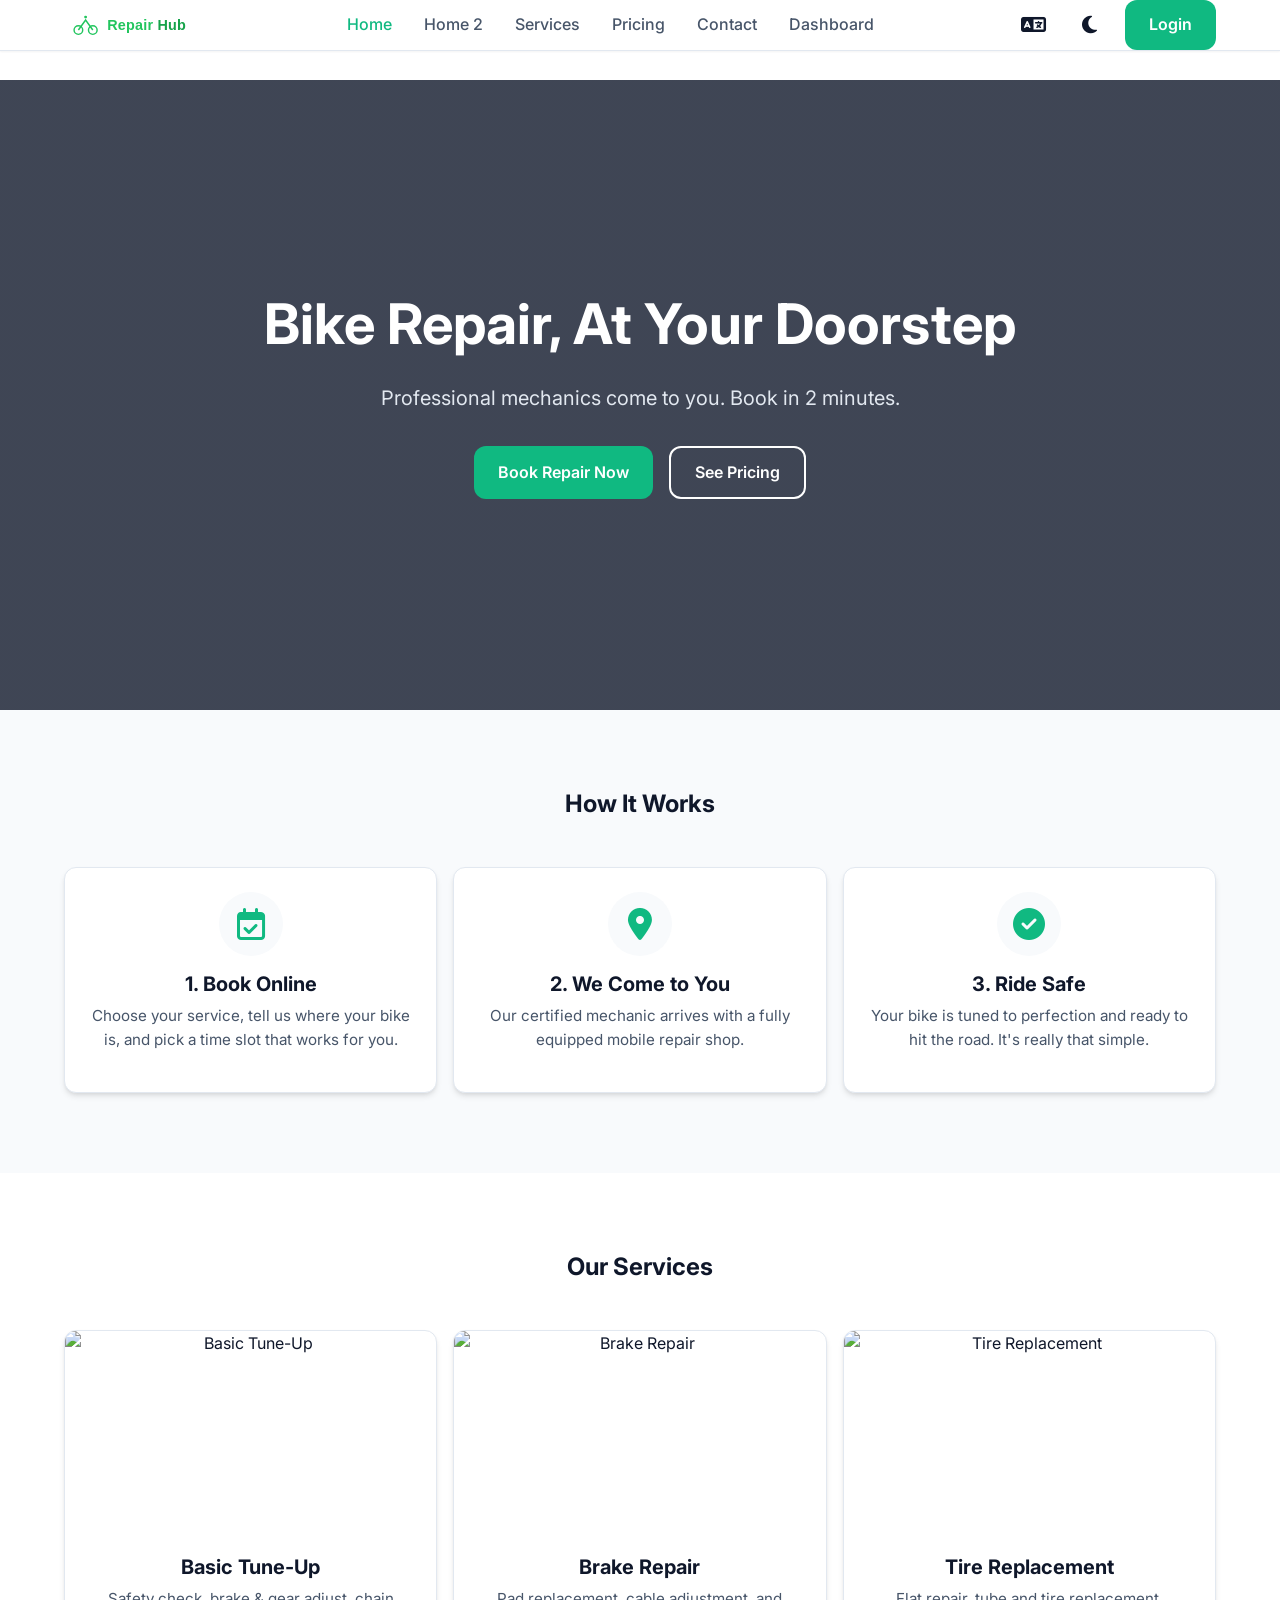
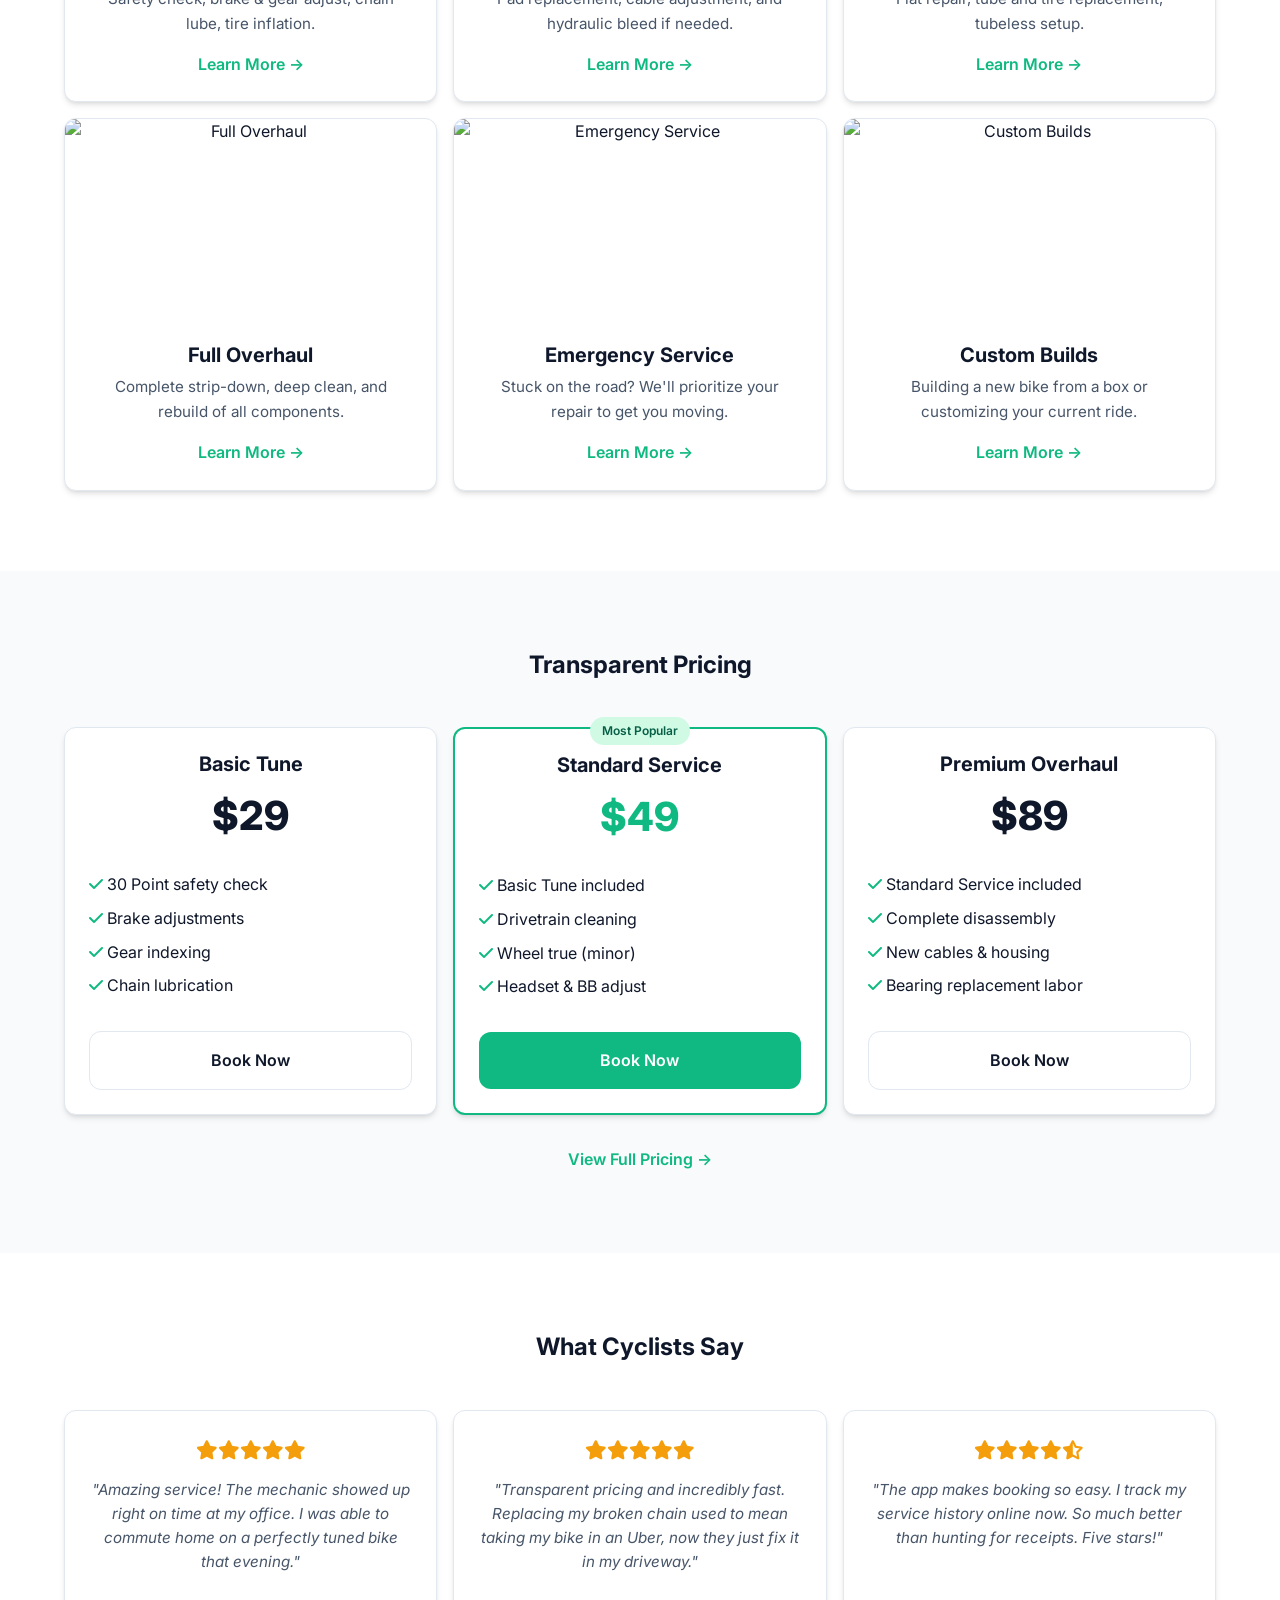
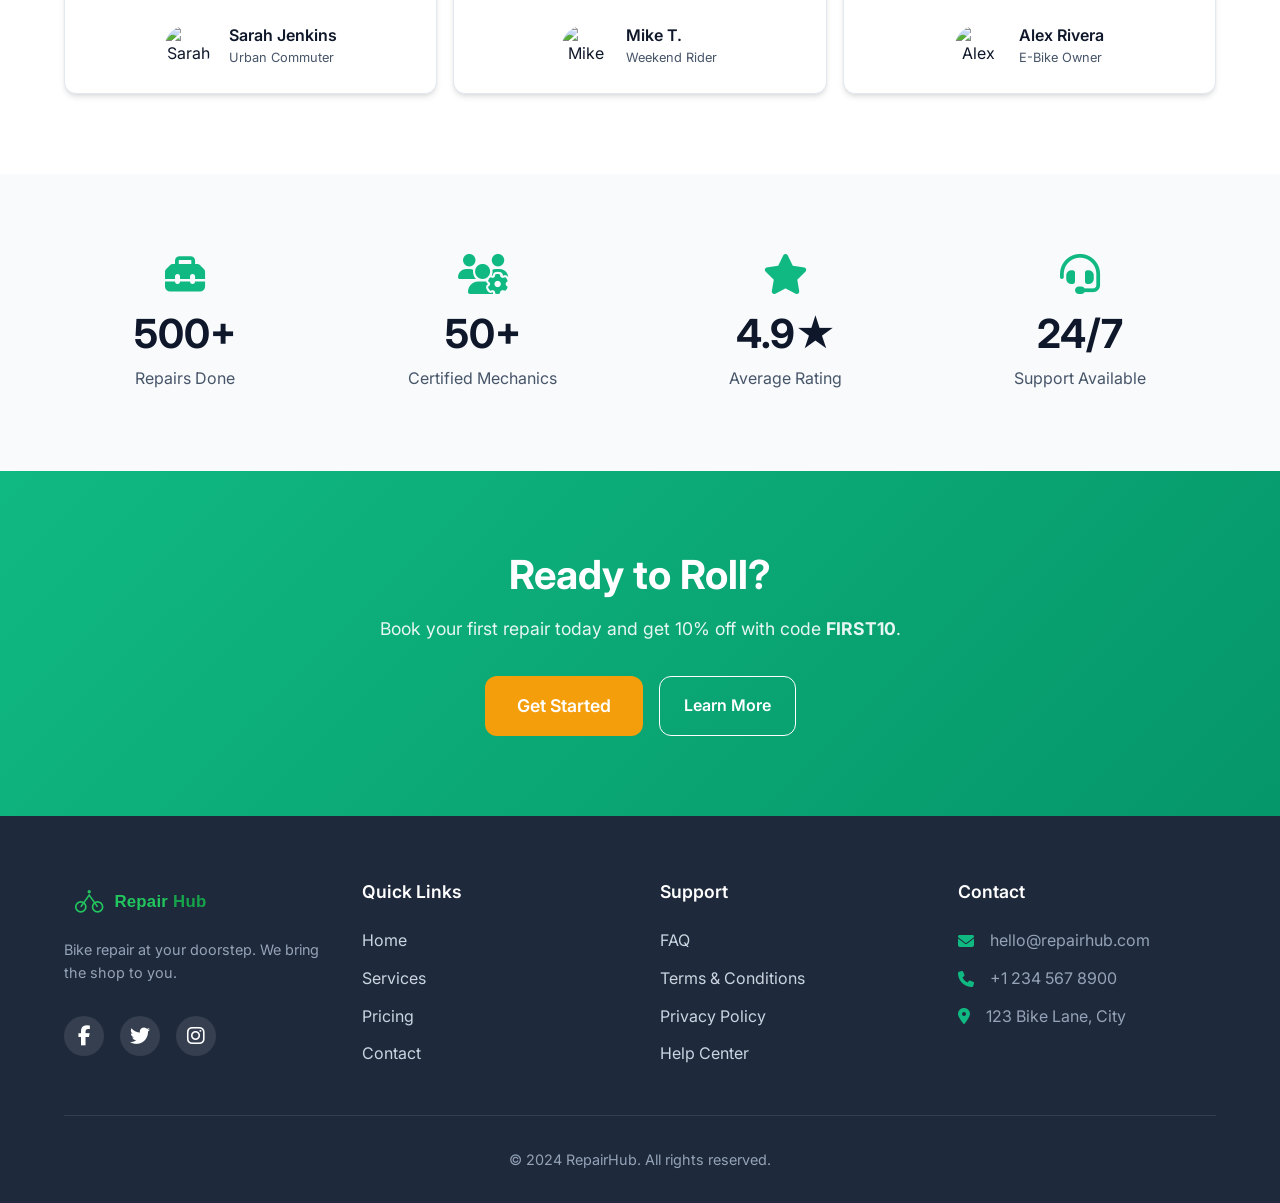
==== index.html @ 5e4c2350 "first commit" ====
<!DOCTYPE html>
<html lang="en">

<head>
    <meta charset="UTF-8">
    <meta name="viewport" content="width=device-width, initial-scale=1.0">
    <title>RepairHub | Bike Repair at Your Doorstep</title>
    <!-- Favicon -->
    <link rel="icon" type="image/svg+xml" href="assets/images/favicon.svg">
    <link rel="apple-touch-icon" href="assets/images/favicon.svg">
    <meta name="description"
        content="Professional bike mechanics come to you. Book your mobile home or office bike repair service in 2 minutes.">
    <!-- Fonts -->
    <link rel="preconnect" href="https://fonts.googleapis.com">
    <link rel="preconnect" href="https://fonts.gstatic.com" crossorigin>
    <link href="https://fonts.googleapis.com/css2?family=Inter:wght@400;500;600;700;800&display=swap" rel="stylesheet">
    <!-- Icons -->
    <link rel="stylesheet" href="https://cdnjs.cloudflare.com/ajax/libs/font-awesome/6.4.0/css/all.min.css">
    <!-- CSS -->
    <link rel="stylesheet" href="assets/css/style.css">
    <link rel="stylesheet" href="assets/css/rtl.css">
</head>

<body>
    <!-- Navbar -->
    <nav class="navbar" id="navbar">
        <div class="container flex justify-between items-center" style="height: 100%;">
            <a href="index.html" class="brand">
                <img src="assets/images/logo.svg" alt="RepairHub Logo" class="brand-logo">
            </a>

            <ul class="nav-links">
                <li><a href="index.html" class="nav-link active">Home</a></li>
                <li><a href="home2.html" class="nav-link">Home 2</a></li>
                <li><a href="services.html" class="nav-link">Services</a></li>
                <li><a href="pricing.html" class="nav-link">Pricing</a></li>
                <li><a href="contact.html" class="nav-link">Contact</a></li>
                <li><a href="dashboard.html" class="nav-link">Dashboard</a></li>
            </ul>

            <!-- Nav Actions -->
            <div class="nav-actions">
                <!-- Desktop only - theme and RTL -->
                <button class="icon-btn rtl-toggle desktop-only" aria-label="Toggle RTL" title="ع/EN">
                    <i class="fa-solid fa-language"></i>
                </button>
                <button class="icon-btn theme-toggle desktop-only" aria-label="Toggle Theme">
                    <i class="fa-solid fa-moon"></i>
                </button>
                <a href="login.html" class="btn btn-primary desktop-only">Login</a>

                <!-- Mobile/Tablet only - hamburger -->
                <button class="icon-btn hamburger mobile-only" aria-label="Menu">
                    <i class="fa-solid fa-bars"></i>
                </button>
            </div>
        </div>
    </nav>

    <!-- Mobile Sidebar -->
    <div class="mobile-sidebar">
        <div class="mobile-sidebar-header">
            <a href="index.html" class="brand">
                <img src="assets/images/logo.svg" alt="RepairHub Logo" class="brand-logo">
            </a>
            <button class="close-sidebar" aria-label="Close Menu">
                <i class="fa-solid fa-times"></i>
            </button>
        </div>
        <nav class="mobile-sidebar-nav">
            <a href="index.html" class="mobile-nav-link active">Home</a>
            <a href="home2.html" class="mobile-nav-link">Home 2</a>
            <a href="services.html" class="mobile-nav-link">Services</a>
            <a href="pricing.html" class="mobile-nav-link">Pricing</a>
            <a href="contact.html" class="mobile-nav-link">Contact</a>
            <a href="dashboard.html" class="mobile-nav-link">Dashboard</a>
        </nav>
        <div class="mobile-sidebar-actions">
            <a href="login.html" class="btn btn-primary btn-full">
                <i class="fa-solid fa-right-to-bracket"></i> Login
            </a>
            <button class="btn btn-outline btn-full rtl-toggle-mobile"
                style="display: flex; gap: 8px; justify-content: center;">
                <i class="fa-solid fa-language"></i> RTL
            </button>
            <button class="btn btn-outline btn-full theme-toggle-mobile"
                style="display: flex; gap: 8px; justify-content: center;">
                <i class="fa-solid fa-moon"></i> Dark
            </button>
        </div>
    </div>
    <div class="mobile-sidebar-overlay"></div>

    <main style="margin-top: 80px;">
        <!-- Hero Section -->
        <section class="hero-section"
            style="min-height: 70vh; display: flex; align-items: center; background: linear-gradient(rgba(15,23,42,0.8), rgba(15,23,42,0.8)), url('https://images.unsplash.com/photo-1511994298241-608e28f14fde?auto=format&fit=crop&w=1920&q=80') center/cover; position: relative; color: white; border-bottom: none;">
            <div class="container text-center flex flex-col items-center">
                <h1 class="fade-in hero-h1"
                    style="font-size: 3.5rem; color: #fff; max-width: 800px; margin: 0 auto 24px;">Bike Repair, At Your
                    Doorstep</h1>
                <p class="fade-in delay-1"
                    style="font-size: 1.25rem; color: #E2E8F0; max-width: 600px; margin: 0 auto 32px;">Professional
                    mechanics come to you. Book in 2 minutes.</p>
                <div class="flex gap-2 justify-center fade-in delay-2 flex-wrap">
                    <a href="services.html" class="btn btn-primary btn-lg">Book Repair Now</a>
                    <a href="pricing.html" class="btn btn-secondary btn-lg" style="color: #fff; border-color: #fff;">See
                        Pricing</a>
                </div>
            </div>
        </section>

        <!-- How It Works -->
        <section id="how-it-works" class="section-bg-alt">
            <div class="container">
                <h2>How It Works</h2>
                <div class="card-grid" style="grid-template-columns: repeat(auto-fit, minmax(250px, 1fr));">
                    <div class="card">
                        <div class="card-icon"><i class="fa-regular fa-calendar-check"></i></div>
                        <h3 class="card-title">1. Book Online</h3>
                        <p class="card-desc">Choose your service, tell us where your bike is, and pick a time slot that
                            works for you.</p>
                    </div>
                    <div class="card">
                        <div class="card-icon"><i class="fa-solid fa-location-dot"></i></div>
                        <h3 class="card-title">2. We Come to You</h3>
                        <p class="card-desc">Our certified mechanic arrives with a fully equipped mobile repair shop.
                        </p>
                    </div>
                    <div class="card">
                        <div class="card-icon"><i class="fa-solid fa-check-circle"></i></div>
                        <h3 class="card-title">3. Ride Safe</h3>
                        <p class="card-desc">Your bike is tuned to perfection and ready to hit the road. It's really
                            that simple.</p>
                    </div>
                </div>
            </div>
        </section>

        <!-- Services -->
        <section id="services">
            <div class="container">
                <h2>Our Services</h2>
                <div class="card-grid">
                    <div class="card p-0 overflow-hidden">
                        <img src="https://images.unsplash.com/photo-1485965120184-e220f721d03e?auto=format&fit=crop&w=600&q=80"
                            alt="Basic Tune-Up" class="service-img">
                        <div class="text-left w-full p-4 flex-col justify-between" style="flex-grow: 1;">
                            <h3 class="card-title text-center" style="margin-bottom: 8px;">Basic Tune-Up</h3>
                            <p class="card-desc text-center" style="margin-bottom: 0;">Safety check, brake & gear
                                adjust,
                                chain lube, tire inflation.</p>
                            <a href="services.html" class="text-primary font-weight-bold"
                                style="font-weight: 600; text-align: center; margin-top: 16px; display: inline-block;">Learn
                                More &rarr;</a>
                        </div>
                    </div>
                    <div class="card p-0 overflow-hidden">
                        <img src="https://images.unsplash.com/photo-1511994298241-608e28f14fde?auto=format&fit=crop&w=600&q=80"
                            alt="Brake Repair" class="service-img">
                        <div class="text-left w-full p-4 flex-col justify-between" style="flex-grow: 1;">
                            <h3 class="card-title text-center" style="margin-bottom: 8px;">Brake Repair</h3>
                            <p class="card-desc text-center" style="margin-bottom: 0;">Pad replacement, cable
                                adjustment,
                                and hydraulic bleed if needed.</p>
                            <a href="services.html" class="text-primary font-weight-bold"
                                style="font-weight: 600; text-align: center; margin-top: 16px; display: inline-block;">Learn
                                More &rarr;</a>
                        </div>
                    </div>
                    <div class="card p-0 overflow-hidden">
                        <img src="https://images.unsplash.com/photo-1486262715619-67b85e0b08d3?auto=format&fit=crop&w=600&q=80"
                            alt="Tire Replacement" class="service-img">
                        <div class="text-left w-full p-4 flex-col justify-between" style="flex-grow: 1;">
                            <h3 class="card-title text-center" style="margin-bottom: 8px;">Tire Replacement</h3>
                            <p class="card-desc text-center" style="margin-bottom: 0;">Flat repair, tube and tire
                                replacement, tubeless setup.</p>
                            <a href="services.html" class="text-primary font-weight-bold"
                                style="font-weight: 600; text-align: center; margin-top: 16px; display: inline-block;">Learn
                                More &rarr;</a>
                        </div>
                    </div>
                    <div class="card p-0 overflow-hidden">
                        <img src="https://images.unsplash.com/photo-1475666675596-cca2035b3d79?auto=format&fit=crop&w=600&q=80"
                            alt="Full Overhaul" class="service-img">
                        <div class="text-left w-full p-4 flex-col justify-between" style="flex-grow: 1;">
                            <h3 class="card-title text-center" style="margin-bottom: 8px;">Full Overhaul</h3>
                            <p class="card-desc text-center" style="margin-bottom: 0;">Complete strip-down, deep clean,
                                and rebuild of all components.</p>
                            <a href="services.html" class="text-primary font-weight-bold"
                                style="font-weight: 600; text-align: center; margin-top: 16px; display: inline-block;">Learn
                                More &rarr;</a>
                        </div>
                    </div>
                    <div class="card p-0 overflow-hidden">
                        <img src="https://images.unsplash.com/photo-1559589689-577aabd1db4f?auto=format&fit=crop&w=600&q=80"
                            alt="Emergency Service" class="service-img">
                        <div class="text-left w-full p-4 flex-col justify-between" style="flex-grow: 1;">
                            <h3 class="card-title text-center" style="margin-bottom: 8px;">Emergency Service</h3>
                            <p class="card-desc text-center" style="margin-bottom: 0;">Stuck on the road? We'll
                                prioritize
                                your repair to get you moving.</p>
                            <a href="services.html" class="text-primary font-weight-bold"
                                style="font-weight: 600; text-align: center; margin-top: 16px; display: inline-block;">Learn
                                More &rarr;</a>
                        </div>
                    </div>
                    <div class="card p-0 overflow-hidden">
                        <img src="https://images.unsplash.com/photo-1505705694340-019e1e335916?auto=format&fit=crop&w=600&q=80"
                            alt="Custom Builds" class="service-img">
                        <div class="text-left w-full p-4 flex-col justify-between" style="flex-grow: 1;">
                            <h3 class="card-title text-center" style="margin-bottom: 8px;">Custom Builds</h3>
                            <p class="card-desc text-center" style="margin-bottom: 0;">Building a new bike from a box or
                                customizing your current ride.</p>
                            <a href="services.html" class="text-primary font-weight-bold"
                                style="font-weight: 600; text-align: center; margin-top: 16px; display: inline-block;">Learn
                                More &rarr;</a>
                        </div>
                    </div>
                </div>
            </div>
        </section>

        <!-- Pricing Preview -->
        <section id="pricing" class="section-bg-alt">
            <div class="container">
                <h2>Transparent Pricing</h2>
                <div class="card-grid">
                    <div class="card" style="align-items: flex-start; text-align: left;">
                        <h3 class="card-title w-full text-center">Basic Tune</h3>
                        <div class="w-full text-center mb-3"><span
                                style="font-size: 2.5rem; font-weight: 800;">$29</span></div>
                        <ul style="list-style: none; padding: 0; width: 100%; margin-bottom: 24px;">
                            <li style="margin-bottom: 8px;"><i class="fa-solid fa-check text-primary"></i> 30 Point
                                safety check</li>
                            <li style="margin-bottom: 8px;"><i class="fa-solid fa-check text-primary"></i> Brake
                                adjustments</li>
                            <li style="margin-bottom: 8px;"><i class="fa-solid fa-check text-primary"></i> Gear indexing
                            </li>
                            <li style="margin-bottom: 8px;"><i class="fa-solid fa-check text-primary"></i> Chain
                                lubrication</li>
                        </ul>
                        <a href="services.html" class="btn btn-outline btn-full"
                            style="justify-content: center; margin-top: auto;">Book Now</a>
                    </div>

                    <div class="card"
                        style="align-items: flex-start; text-align: left; border: 2px solid var(--primary-color); position: relative;">
                        <span class="badge badge-green"
                            style="position: absolute; top: -12px; left: 50%; transform: translateX(-50%);">Most
                            Popular</span>
                        <h3 class="card-title w-full text-center">Standard Service</h3>
                        <div class="w-full text-center mb-3"><span
                                style="font-size: 2.5rem; font-weight: 800; color: var(--primary-color);">$49</span>
                        </div>
                        <ul style="list-style: none; padding: 0; width: 100%; margin-bottom: 24px;">
                            <li style="margin-bottom: 8px;"><i class="fa-solid fa-check text-primary"></i> Basic Tune
                                included</li>
                            <li style="margin-bottom: 8px;"><i class="fa-solid fa-check text-primary"></i> Drivetrain
                                cleaning</li>
                            <li style="margin-bottom: 8px;"><i class="fa-solid fa-check text-primary"></i> Wheel true
                                (minor)</li>
                            <li style="margin-bottom: 8px;"><i class="fa-solid fa-check text-primary"></i> Headset & BB
                                adjust</li>
                        </ul>
                        <a href="services.html" class="btn btn-primary btn-full"
                            style="justify-content: center; margin-top: auto;">Book Now</a>
                    </div>

                    <div class="card" style="align-items: flex-start; text-align: left;">
                        <h3 class="card-title w-full text-center">Premium Overhaul</h3>
                        <div class="w-full text-center mb-3"><span
                                style="font-size: 2.5rem; font-weight: 800;">$89</span></div>
                        <ul style="list-style: none; padding: 0; width: 100%; margin-bottom: 24px;">
                            <li style="margin-bottom: 8px;"><i class="fa-solid fa-check text-primary"></i> Standard
                                Service included</li>
                            <li style="margin-bottom: 8px;"><i class="fa-solid fa-check text-primary"></i> Complete
                                disassembly</li>
                            <li style="margin-bottom: 8px;"><i class="fa-solid fa-check text-primary"></i> New cables &
                                housing</li>
                            <li style="margin-bottom: 8px;"><i class="fa-solid fa-check text-primary"></i> Bearing
                                replacement labor</li>
                        </ul>
                        <a href="services.html" class="btn btn-outline btn-full"
                            style="justify-content: center; margin-top: auto;">Book Now</a>
                    </div>
                </div>
                <div class="mt-4">
                    <a href="pricing.html" class="text-primary" style="font-weight: 600;">View Full Pricing &rarr;</a>
                </div>
            </div>
        </section>

        <!-- Testimonials -->
        <section id="testimonials">
            <div class="container">
                <h2>What Cyclists Say</h2>
                <div class="card-grid">
                    <div class="card">
                        <div style="color: #F59E0B; margin-bottom: 12px; font-size: 1.2rem;">
                            <i class="fa-solid fa-star"></i><i class="fa-solid fa-star"></i><i
                                class="fa-solid fa-star"></i><i class="fa-solid fa-star"></i><i
                                class="fa-solid fa-star"></i>
                        </div>
                        <p class="card-desc" style="font-style: italic;">"Amazing service! The mechanic showed up right
                            on time at my office. I was able to commute home on a perfectly tuned bike that evening."
                        </p>
                        <div class="flex items-center gap-2 mt-4">
                            <img src="https://i.pravatar.cc/100?img=1" alt="Sarah"
                                style="width: 48px; border-radius: 50%;">
                            <div class="text-left" style="text-align: start;">
                                <div style="font-weight: 600;">Sarah Jenkins</div>
                                <div style="font-size: 0.8rem; color: var(--text-secondary);">Urban Commuter</div>
                            </div>
                        </div>
                    </div>

                    <div class="card">
                        <div style="color: #F59E0B; margin-bottom: 12px; font-size: 1.2rem;">
                            <i class="fa-solid fa-star"></i><i class="fa-solid fa-star"></i><i
                                class="fa-solid fa-star"></i><i class="fa-solid fa-star"></i><i
                                class="fa-solid fa-star"></i>
                        </div>
                        <p class="card-desc" style="font-style: italic;">"Transparent pricing and incredibly fast.
                            Replacing my broken chain used to mean taking my bike in an Uber, now they just fix it in my
                            driveway."</p>
                        <div class="flex items-center gap-2 mt-4">
                            <img src="https://i.pravatar.cc/100?img=11" alt="Mike"
                                style="width: 48px; border-radius: 50%;">
                            <div class="text-left" style="text-align: start;">
                                <div style="font-weight: 600;">Mike T.</div>
                                <div style="font-size: 0.8rem; color: var(--text-secondary);">Weekend Rider</div>
                            </div>
                        </div>
                    </div>

                    <div class="card">
                        <div style="color: #F59E0B; margin-bottom: 12px; font-size: 1.2rem;">
                            <i class="fa-solid fa-star"></i><i class="fa-solid fa-star"></i><i
                                class="fa-solid fa-star"></i><i class="fa-solid fa-star"></i><i
                                class="fa-solid fa-star-half-stroke"></i>
                        </div>
                        <p class="card-desc" style="font-style: italic;">"The app makes booking so easy. I track my
                            service history online now. So much better than hunting for receipts. Five stars!"</p>
                        <div class="flex items-center gap-2 mt-4">
                            <img src="https://i.pravatar.cc/100?img=33" alt="Alex"
                                style="width: 48px; border-radius: 50%;">
                            <div class="text-left" style="text-align: start;">
                                <div style="font-weight: 600;">Alex Rivera</div>
                                <div style="font-size: 0.8rem; color: var(--text-secondary);">E-Bike Owner</div>
                            </div>
                        </div>
                    </div>
                </div>
            </div>
        </section>

        <!-- Stats -->
        <section class="section-bg-alt">
            <div class="container">
                <div
                    style="display: flex; flex-wrap: wrap; justify-content: space-around; gap: 32px; text-align: center;">
                    <div>
                        <i class="fa-solid fa-toolbox text-primary mb-2" style="font-size: 2.5rem;"></i>
                        <h3 style="font-size: 2.5rem; margin-bottom: 8px;">500+</h3>
                        <p style="margin: 0;">Repairs Done</p>
                    </div>
                    <div>
                        <i class="fa-solid fa-users-gear text-primary mb-2" style="font-size: 2.5rem;"></i>
                        <h3 style="font-size: 2.5rem; margin-bottom: 8px;">50+</h3>
                        <p style="margin: 0;">Certified Mechanics</p>
                    </div>
                    <div>
                        <i class="fa-solid fa-star text-primary mb-2" style="font-size: 2.5rem;"></i>
                        <h3 style="font-size: 2.5rem; margin-bottom: 8px;">4.9★</h3>
                        <p style="margin: 0;">Average Rating</p>
                    </div>
                    <div>
                        <i class="fa-solid fa-headset text-primary mb-2" style="font-size: 2.5rem;"></i>
                        <h3 style="font-size: 2.5rem; margin-bottom: 8px;">24/7</h3>
                        <p style="margin: 0;">Support Available</p>
                    </div>
                </div>
            </div>
        </section>

        <!-- CTA -->
        <section
            style="background: linear-gradient(135deg, var(--primary-color), #059669); color: white; border-bottom: none;">
            <div class="container text-center">
                <h2 style="color: white; font-size: 2.5rem;">Ready to Roll?</h2>
                <p style="color: rgba(255,255,255,0.9); font-size: 1.1rem; max-width: 600px; margin: 0 auto 32px;">Book
                    your first repair today and get 10% off with code <strong>FIRST10</strong>.</p>
                <div class="flex gap-2 justify-center flex-wrap">
                    <a href="register.html" class="btn btn-accent btn-lg"
                        style="font-size: 1.1rem; padding: 16px 32px;">Get Started</a>
                    <a href="contact.html" class="btn btn-outline" style="color: white; border-color: white;">Learn
                        More</a>
                </div>
            </div>
        </section>
    </main>

    <!-- Footer -->
    <!-- Footer -->
    <footer class="footer">
        <div class="container">
            <div class="footer-grid">
                <div class="footer-col">
                    <a href="index.html" class="brand" style="margin-bottom: 16px; display: inline-flex;">
                        <img src="assets/images/logo.svg" alt="RepairHub Logo" class="brand-logo" style="height: 42px;">
                    </a>
                    <p style="color: #94A3B8; font-size: 0.9rem;">Bike repair at your doorstep. We bring the shop to
                        you.</p>
                    <div class="flex gap-2 mt-4">
                        <a href="#" class="icon-btn" style="background: rgba(255,255,255,0.1); color: white;"><i
                                class="fa-brands fa-facebook-f"></i></a>
                        <a href="#" class="icon-btn" style="background: rgba(255,255,255,0.1); color: white;"><i
                                class="fa-brands fa-twitter"></i></a>
                        <a href="#" class="icon-btn" style="background: rgba(255,255,255,0.1); color: white;"><i
                                class="fa-brands fa-instagram"></i></a>
                    </div>
                </div>

                <div class="footer-col">
                    <h4 style="font-weight: 600; font-size: 1.1rem;">Quick Links</h4>
                    <ul class="footer-links">
                        <li><a href="index.html">Home</a></li>
                        <li><a href="services.html">Services</a></li>
                        <li><a href="pricing.html">Pricing</a></li>
                        <li><a href="contact.html">Contact</a></li>
                    </ul>
                </div>

                <div class="footer-col">
                    <h4 style="font-weight: 600; font-size: 1.1rem;">Support</h4>
                    <ul class="footer-links">
                        <li><a href="#">FAQ</a></li>
                        <li><a href="#">Terms & Conditions</a></li>
                        <li><a href="#">Privacy Policy</a></li>
                        <li><a href="#">Help Center</a></li>
                    </ul>
                </div>

                <div class="footer-col">
                    <h4 style="font-weight: 600; font-size: 1.1rem;">Contact</h4>
                    <ul class="footer-links" style="color: #94A3B8;">
                        <li class="flex items-center gap-2"><i class="fa-solid fa-envelope text-primary"></i>
                            hello@repairhub.com</li>
                        <li class="flex items-center gap-2"><i class="fa-solid fa-phone text-primary"></i> +1 234 567
                            8900</li>
                        <li class="flex items-center gap-2"><i class="fa-solid fa-location-dot text-primary"></i> 123
                            Bike Lane, City</li>
                    </ul>
                </div>
            </div>
            <div class="footer-bottom">
                &copy; 2024 RepairHub. All rights reserved.
            </div>
        </div>
    </footer>

    <!-- Scripts -->
    <script src="assets/js/main.js"></script>
</body>

</html>
---- assets/css/style.css ----
:root {
    --primary-color: #10B981;
    /* Cycling Green */
    --primary-color-hover: #059669;
    --secondary-color: #1E293B;
    /* Dark Slate */
    --accent-color: #F59E0B;
    /* Orange Accent */

    /* Light Theme */
    --bg-color: #FFFFFF;
    --bg-color-alt: #F8FAFC;
    --text-primary: #0F172A;
    --text-secondary: #475569;
    --border-color: #E2E8F0;
    --card-bg: #FFFFFF;

    /* Structure */
    --container-max-width: 1200px;
    --border-radius-sm: 8px;
    --border-radius: 12px;
    --border-radius-lg: 16px;
    --spacing-unit: 8px;

    /* Shadows */
    --shadow-sm: 0 1px 2px 0 rgb(0 0 0 / 0.05);
    --shadow: 0 4px 6px -1px rgb(0 0 0 / 0.1), 0 2px 4px -2px rgb(0 0 0 / 0.1);
    --shadow-md: 0 10px 15px -3px rgb(0 0 0 / 0.1), 0 4px 6px -4px rgb(0 0 0 / 0.1);
    --shadow-lg: 0 20px 25px -5px rgb(0 0 0 / 0.1), 0 8px 10px -6px rgb(0 0 0 / 0.1);
}

.dark-mode {
    --bg-color: #0F172A;
    --bg-color-alt: #0B1120;
    --text-primary: #F1F5F9;
    --text-secondary: #94A3B8;
    --border-color: #334155;
    --card-bg: #1E293B;
}

* {
    margin: 0;
    padding: 0;
    box-sizing: border-box;
    font-family: 'Inter', sans-serif;
}

body {
    background-color: var(--bg-color);
    color: var(--text-primary);
    line-height: 1.6;
    transition: background-color 0.3s ease, color 0.3s ease;
    overflow-x: hidden;
}

/* Typography & Headings */
h1,
h2,
h3,
h4,
h5,
h6 {
    color: var(--text-primary);
    font-weight: 700;
    line-height: 1.2;
    text-align: center;
    margin-bottom: calc(var(--spacing-unit) * 2);
}

p {
    color: var(--text-secondary);
    margin-bottom: calc(var(--spacing-unit) * 2);
}

a {
    text-decoration: none;
    color: inherit;
    transition: color 0.3s ease;
}

/* Container */
.container {
    max-width: var(--container-max-width);
    margin: 0 auto;
    padding: 0 calc(var(--spacing-unit) * 3);
}

/* Buttons */
.btn {
    display: inline-flex;
    align-items: center;
    justify-content: center;
    padding: calc(var(--spacing-unit) * 1.5) calc(var(--spacing-unit) * 3);
    border-radius: var(--border-radius);
    font-weight: 600;
    cursor: pointer;
    transition: all 0.3s ease;
    border: none;
    gap: calc(var(--spacing-unit) * 1);
    font-size: 1rem;
}

.btn-primary {
    background-color: var(--primary-color);
    color: #FFFFFF;
}

.btn-primary:hover {
    background-color: var(--primary-color-hover);
    transform: translateY(-2px);
    box-shadow: var(--shadow-md);
}

.btn-secondary {
    background-color: transparent;
    color: var(--primary-color);
    border: 2px solid var(--primary-color);
}

.btn-secondary:hover {
    background-color: var(--primary-color);
    color: #FFFFFF;
    transform: translateY(-2px);
    box-shadow: var(--shadow-md);
}

.btn-accent {
    background-color: var(--accent-color);
    color: #FFFFFF;
}

.btn-accent:hover {
    background-color: #D97706;
    transform: translateY(-2px);
    box-shadow: var(--shadow-md);
}

.btn-outline {
    background-color: transparent;
    border: 1px solid var(--border-color);
    color: var(--text-primary);
}

.btn-outline:hover {
    background-color: var(--bg-color-alt);
    border-color: var(--text-primary);
}

.btn-full {
    width: 100%;
}

/* Sections */
section {
    padding: calc(var(--spacing-unit) * 10) 0;
    text-align: center;
}

.section-bg-alt {
    background-color: var(--bg-color-alt);
}

/* Navbar */
.navbar {
    position: fixed;
    top: 0;
    left: 0;
    width: 100%;
    background-color: var(--bg-color);
    box-shadow: var(--shadow-sm);
    z-index: 999;
    transition: background-color 0.3s ease;
    border-bottom: 1px solid var(--border-color);
}

.navbar .container {
    display: flex;
    justify-content: space-between;
    align-items: center;
    height: 80px;
}

.brand {
    display: inline-flex;
    align-items: center;
    text-decoration: none;
    transition: transform 0.3s ease;
}

.brand:hover {
    transform: scale(1.02);
}

/* Remove any text color styling from brand since logo includes text */
.brand span {
    display: none;
    /* Hide any remaining text spans */
}

/* ========================================
   LOGO STYLING (SVG with text included)
   ======================================== */

.brand-logo {
    height: 40px;
    width: auto;
    display: block;
    object-fit: contain;
    transition: opacity 0.3s ease;
}

.brand-logo:hover {
    opacity: 0.85;
}

.navbar .brand-logo {
    height: 36px;
}

.mobile-sidebar-header .brand-logo {
    height: 32px;
}

.sidebar-header .brand-logo {
    height: 36px;
}

.auth-logo .brand-logo {
    height: 48px;
}

.footer .brand-logo {
    height: 36px;
}

/* RTL Support */
[dir="rtl"] .brand {
    direction: ltr;
    /* Keep logo direction LTR even in RTL mode */
}

/* Responsive logo sizing */
@media (max-width: 768px) {
    .navbar .brand-logo {
        height: 32px;
    }

    .footer .brand-logo {
        height: 32px;
    }
}

@media (max-width: 480px) {
    .navbar .brand-logo {
        height: 28px;
    }

    .auth-logo .brand-logo {
        height: 42px;
    }
}

/* Default - Desktop View (All screens by default) */
.nav-links {
    display: flex !important;
    gap: calc(var(--spacing-unit) * 4);
    align-items: center;
    list-style: none;
}

.nav-link {
    font-weight: 500;
    color: var(--text-secondary);
}

.nav-link:hover,
.nav-link.active {
    color: var(--primary-color);
}

.nav-actions {
    display: flex;
    gap: calc(var(--spacing-unit) * 2);
    align-items: center;
}

.icon-btn {
    background: transparent;
    border: none;
    color: var(--text-primary);
    font-size: 1.25rem;
    cursor: pointer;
    width: 40px;
    height: 40px;
    border-radius: 50%;
    display: flex;
    align-items: center;
    justify-content: center;
    transition: background-color 0.3s ease;
}

.icon-btn:hover {
    background-color: var(--bg-color-alt);
}

.desktop-only {
    display: flex !important;
}

.mobile-only,
.hamburger {
    display: none !important;
}



/* Cards */
.card-grid {
    display: grid;
    grid-template-columns: repeat(auto-fit, minmax(300px, 1fr));
    gap: calc(var(--spacing-unit) * 2);
    margin-top: calc(var(--spacing-unit) * 6);
    justify-content: center;
}

.card {
    background-color: var(--card-bg);
    border-radius: var(--border-radius);
    padding: calc(var(--spacing-unit) * 3);
    box-shadow: var(--shadow);
    border: 1px solid var(--border-color);
    display: flex;
    flex-direction: column;
    align-items: center;
    text-align: center;
    transition: transform 0.3s ease, box-shadow 0.3s ease;
    height: 100%;
}

.card:hover {
    transform: translateY(-4px);
    box-shadow: var(--shadow-lg);
}

.card-icon {
    width: 64px;
    height: 64px;
    background-color: var(--bg-color-alt);
    border-radius: 50%;
    display: flex;
    align-items: center;
    justify-content: center;
    font-size: 2rem;
    color: var(--primary-color);
    margin-bottom: calc(var(--spacing-unit) * 2);
}

.card-title {
    margin-bottom: calc(var(--spacing-unit) * 1);
    font-size: 1.25rem;
}

.card-desc {
    font-size: 0.95rem;
    flex-grow: 1;
}

/* Forms */
.form-group {
    margin-bottom: calc(var(--spacing-unit) * 2);
    text-align: start;
    width: 100%;
}

.form-label {
    display: block;
    margin-bottom: calc(var(--spacing-unit) * 0.5);
    font-weight: 500;
    color: var(--text-primary);
}

.input-wrapper {
    position: relative;
    display: flex;
    align-items: center;
}

.input-icon {
    position: absolute;
    inset-inline-start: 16px;
    color: var(--text-secondary);
}

.form-control {
    width: 100%;
    padding: calc(var(--spacing-unit) * 1.5) calc(var(--spacing-unit) * 2);
    padding-inline-start: calc(var(--spacing-unit) * 5);
    border: 1px solid var(--border-color);
    border-radius: var(--border-radius);
    background-color: var(--bg-color);
    color: var(--text-primary);
    font-size: 1rem;
    transition: border-color 0.3s ease, box-shadow 0.3s ease;
}

.form-control:focus {
    outline: none;
    border-color: var(--primary-color);
    box-shadow: 0 0 0 3px rgba(16, 185, 129, 0.2);
}

/* Dashboard Sidebar */
.dashboard-layout {
    display: flex;
    min-height: 100vh;
}

.sidebar {
    width: 260px;
    background-color: var(--card-bg);
    border-inline-end: 1px solid var(--border-color);
    position: fixed;
    top: 0;
    bottom: 0;
    inset-inline-start: 0;
    display: flex;
    flex-direction: column;
    z-index: 100;
    transition: transform 0.3s ease;
}

.sidebar-header {
    height: 80px;
    display: flex;
    align-items: center;
    padding: 0 calc(var(--spacing-unit) * 3);
    border-bottom: 1px solid var(--border-color);
}

.sidebar-nav {
    flex-grow: 1;
    padding: calc(var(--spacing-unit) * 3) 0;
}

.sidebar-link {
    display: flex;
    align-items: center;
    gap: calc(var(--spacing-unit) * 2);
    padding: calc(var(--spacing-unit) * 1.5) calc(var(--spacing-unit) * 3);
    color: var(--text-secondary);
    font-weight: 500;
}

.sidebar-link:hover,
.sidebar-link.active {
    background-color: var(--bg-color-alt);
    color: var(--primary-color);
    border-inline-end: 3px solid var(--primary-color);
}

.sidebar-footer {
    padding: calc(var(--spacing-unit) * 2) calc(var(--spacing-unit) * 3);
    border-top: 1px solid var(--border-color);
    display: flex;
    align-items: center;
    gap: calc(var(--spacing-unit) * 1.5);
}

.user-avatar {
    width: 40px;
    height: 40px;
    border-radius: 50%;
    background-color: var(--primary-color);
    color: #fff;
    display: flex;
    align-items: center;
    justify-content: center;
    font-weight: bold;
}

.user-info {
    display: flex;
    flex-direction: column;
    text-align: start;
}

.user-name {
    font-size: 0.9rem;
    font-weight: 600;
    color: var(--text-primary);
}

.user-role {
    font-size: 0.75rem;
    color: var(--text-secondary);
}

.dashboard-main {
    flex-grow: 1;
    margin-inline-start: 260px;
    display: flex;
    flex-direction: column;
}

.dashboard-topbar {
    height: 80px;
    background-color: var(--bg-color);
    border-bottom: 1px solid var(--border-color);
    display: flex;
    align-items: center;
    justify-content: space-between;
    padding: 0 calc(var(--spacing-unit) * 3);
    position: sticky;
    top: 0;
    z-index: 90;
}

.dashboard-content {
    padding: calc(var(--spacing-unit) * 4);
    flex-grow: 1;
}

.sidebar-overlay {
    display: none;
    position: fixed;
    top: 0;
    left: 0;
    width: 100%;
    height: 100%;
    background-color: rgba(0, 0, 0, 0.5);
    z-index: 90;
}

/* Badges */
.badge {
    padding: 4px 12px;
    border-radius: 9999px;
    font-size: 0.75rem;
    font-weight: 600;
}

.badge-yellow {
    background-color: #FEF3C7;
    color: #92400E;
}

.badge-blue {
    background-color: #DBEAFE;
    color: #1E40AF;
}

.badge-green {
    background-color: #D1FAE5;
    color: #065F46;
}

.dark-mode .badge-yellow {
    background-color: rgba(245, 158, 11, 0.2);
    color: #FCD34D;
}

.dark-mode .badge-blue {
    background-color: rgba(59, 130, 246, 0.2);
    color: #93C5FD;
}

.dark-mode .badge-green {
    background-color: rgba(16, 185, 129, 0.2);
    color: #6EE7B7;
}


/* Footer */
.footer {
    background-color: var(--secondary-color);
    color: #FFFFFF;
    padding: calc(var(--spacing-unit) * 8) 0 0;
}

.footer-grid {
    display: grid;
    grid-template-columns: repeat(4, 1fr);
    gap: calc(var(--spacing-unit) * 5);
    margin-bottom: calc(var(--spacing-unit) * 6);
    text-align: start;
}

.footer-col h4 {
    color: #FFFFFF;
    text-align: start;
    margin-bottom: calc(var(--spacing-unit) * 3);
}

.footer-links {
    list-style: none;
    display: flex;
    flex-direction: column;
    gap: calc(var(--spacing-unit) * 1.5);
}

.footer-links a {
    color: #cbd5e1;
}

.footer-links a:hover {
    color: var(--primary-color);
}

.footer-bottom {
    border-top: 1px solid #334155;
    padding: calc(var(--spacing-unit) * 3) 0;
    text-align: center;
    color: #94A3B8;
}

/* Utilities */
.text-primary {
    color: var(--primary-color);
}

.text-center {
    text-align: center;
}

.text-left {
    text-align: left;
}

[dir="rtl"] .text-left {
    text-align: right;
}

.p-0 {
    padding: 0 !important;
}

.p-4 {
    padding: calc(var(--spacing-unit) * 3);
}

.overflow-hidden {
    overflow: hidden;
}

.service-img {
    width: 100%;
    height: 200px;
    object-fit: cover;
    display: block;
}

.mb-1 {
    margin-bottom: calc(var(--spacing-unit) * 1);
}

.mb-2 {
    margin-bottom: calc(var(--spacing-unit) * 2);
}

.mb-3 {
    margin-bottom: calc(var(--spacing-unit) * 3);
}

.mb-4 {
    margin-bottom: calc(var(--spacing-unit) * 4);
}

.mt-4 {
    margin-top: calc(var(--spacing-unit) * 4);
}

.gap-2 {
    gap: calc(var(--spacing-unit) * 2);
}

.flex {
    display: flex;
}

.flex-col {
    display: flex;
    flex-direction: column;
}

.items-center {
    align-items: center;
}

.justify-center {
    justify-content: center;
}

.justify-between {
    justify-content: space-between;
}

.w-full {
    width: 100%;
}

/* RTL Support uses logical properties mostly */

/* Mobile Sidebar */
.mobile-sidebar {
    position: fixed;
    top: 0;
    right: -100%;
    width: 320px;
    height: 100vh;
    background-color: var(--card-bg);
    z-index: 1001;
    transition: right 0.3s ease;
    display: flex;
    flex-direction: column;
    box-shadow: -4px 0 20px rgba(0, 0, 0, 0.1);
}

@media (max-width: 768px) {
    .mobile-sidebar {
        width: 300px;
    }
}

[dir="rtl"] .mobile-sidebar {
    right: auto;
    left: -100%;
    transition: left 0.3s ease;
}

.mobile-sidebar.show {
    right: 0;
}

[dir="rtl"] .mobile-sidebar.show {
    left: 0;
}

.mobile-sidebar-header {
    display: flex;
    justify-content: space-between;
    align-items: center;
    padding: 20px;
    border-bottom: 1px solid var(--border-color);
}

.close-sidebar {
    background: none;
    border: none;
    font-size: 1.8rem;
    color: var(--text-primary);
    cursor: pointer;
    width: 40px;
    height: 40px;
    display: flex;
    align-items: center;
    justify-content: center;
    border-radius: 50%;
    transition: background 0.3s;
}

.close-sidebar:hover {
    background: var(--bg-color-alt);
}

.mobile-sidebar-nav {
    display: flex;
    flex-direction: column;
    flex-grow: 1;
    overflow-y: auto;
    padding: 10px 0;
}

.mobile-sidebar-nav a {
    font-size: 1.1rem;
    padding: 16px 24px;
    color: var(--text-primary);
    font-weight: 500;
    transition: background-color 0.2s ease, color 0.2s ease;
}

.mobile-sidebar-nav a:hover,
.mobile-sidebar-nav a.active {
    background-color: var(--bg-color-alt);
    color: var(--primary-color);
}

.mobile-sidebar-actions .btn {
    justify-content: center;
}

.mobile-sidebar-overlay {
    position: fixed;
    top: 0;
    left: 0;
    width: 100%;
    height: 100%;
    background-color: rgba(0, 0, 0, 0.5);
    z-index: 1000;
    display: none;
}

.mobile-sidebar-overlay.show {
    display: block;
}

/* Desktop - Show full navbar */
@media (min-width: 1024px) {
    .navbar .nav-links {
        display: flex !important;
        gap: 32px;
    }

    .navbar .btn-primary {
        display: inline-flex !important;
    }

    .icon-btn.rtl-toggle,
    .icon-btn.theme-toggle {
        display: flex !important;
    }

    .mobile-sidebar,
    .mobile-sidebar-overlay,
    .hamburger {
        display: none !important;
    }
}

/* Tablet & Mobile Breakpoint */
@media (max-width: 1023px) {

    /* Tablet & Small Desktop */
    .dashboard-main {
        margin-inline-start: 0;
    }

    .sidebar {
        transform: translateX(-100%);
    }

    [dir="rtl"] .sidebar {
        transform: translateX(100%);
    }

    .sidebar.show {
        transform: translateX(0);
    }

    .sidebar-overlay.show {
        display: block;
    }

    /* Navbar hiding */
    .navbar .nav-links {
        display: none !important;
    }

    .navbar .btn-primary.desktop-only,
    .navbar .rtl-toggle:not(.mobile-only),
    .navbar .theme-toggle:not(.mobile-only),
    .desktop-only {
        display: none !important;
    }

    /* Hamburger and Mobile showing */
    .mobile-only {
        display: flex !important;
    }

    .hamburger {
        width: 40px;
        height: 40px;
        display: flex !important;
        align-items: center;
        justify-content: center;
    }
}

@media (max-width: 768px) {

    /* Tablet */
    .footer-grid {
        grid-template-columns: repeat(2, 1fr);
    }

    .hero-h1 {
        font-size: 2.5rem;
    }
}

@media (max-width: 360px) {

    /* Small Mobile */
    .footer-grid {
        grid-template-columns: 1fr;
        text-align: center;
    }

    .footer-col h4 {
        text-align: center;
    }

    .card-grid {
        grid-template-columns: 1fr;
    }
}

/* Animations */
.fade-in {
    opacity: 0;
    animation: fadeIn 0.6s ease forwards;
}

.slide-up {
    opacity: 0;
    transform: translateY(20px);
    animation: slideUp 0.6s ease forwards;
}

.delay-1 {
    animation-delay: 0.2s;
}

.delay-2 {
    animation-delay: 0.4s;
}

.delay-3 {
    animation-delay: 0.6s;
}

@keyframes fadeIn {
    to {
        opacity: 1;
    }
}

@keyframes slideUp {
    to {
        opacity: 1;
        transform: translateY(0);
    }
}

.service-img {
    width: 100%;
    height: 200px;
    object-fit: cover;
    display: block;
}

.card.p-0 {
    padding: 0 !important;
}

.card.overflow-hidden {
    overflow: hidden;
}

/* Footer Column Heading Alignment */
.footer-col h4 {
    color: #FFFFFF;
    text-align: start;
    margin-bottom: calc(var(--spacing-unit) * 3);
    font-weight: 600;
    font-size: 1.1rem;
    line-height: 1.4;
}

/* Footer Logo Sizing */
.footer .brand-logo {
    height: 42px;
}

/* Align all footer columns at the top */
.footer-grid {
    display: grid;
    grid-template-columns: repeat(4, 1fr);
    gap: calc(var(--spacing-unit) * 5);
    margin-bottom: calc(var(--spacing-unit) * 6);
    text-align: start;
    align-items: start;
}

/* Footer Social Icons - Refined Hover Experience */
.footer .flex.gap-2 .icon-btn {
    background: rgba(255, 255, 255, 0.1) !important;
    color: #FFFFFF !important;
    transition: all 0.3s cubic-bezier(0.4, 0, 0.2, 1);
    position: relative;
    overflow: hidden;
}

.footer .flex.gap-2 .icon-btn:hover {
    background: var(--primary-color) !important;
    transform: translateY(-5px);
    box-shadow: 0 8px 20px rgba(16, 185, 129, 0.4);
}

.footer .flex.gap-2 .icon-btn i {
    transition: transform 0.3s ease;
}

.footer .flex.gap-2 .icon-btn:hover i {
    transform: scale(1.2);
}

/* Footer Bottom Layout */
.footer-bottom {
    border-top: 1px solid rgba(255, 255, 255, 0.1);
    padding: calc(var(--spacing-unit) * 4) 0;
    margin-top: calc(var(--spacing-unit) * 4);
    font-size: 0.9rem;
    color: #94A3B8;
}

/* Footer Responsive Fix */
@media (max-width: 768px) {
    .footer-grid {
        grid-template-columns: 1fr !important;
        gap: 32px;
        text-align: center;
    }

    .footer-col {
        width: 100%;
    }

    .footer-col h4 {
        text-align: center;
    }

    .footer-col .brand {
        justify-content: center;
        margin: 0 auto 16px;
    }

    .footer-links {
        text-align: center;
    }

    .footer-links li {
        justify-content: center;
    }

    .footer .flex.gap-2 {
        justify-content: center;
    }
}

@media (max-width: 360px) {
    .footer-grid {
        grid-template-columns: 1fr;
        text-align: center;
    }

    .footer-col h4 {
        text-align: center;
    }
}

/* Service Card Layout - Desktop & Tablet (Original Horizontal Layout) */
.service-card-lg {
    background: var(--card-bg);
    border-radius: var(--border-radius-lg);
    padding: 40px;
    box-shadow: var(--shadow);
    border: 1px solid var(--border-color);
    display: grid;
    grid-template-columns: auto 1fr 200px;
    gap: 32px;
    margin-bottom: 24px;
    align-items: center;
}

.sc-icon {
    width: 100px;
    height: 100px;
    background: rgba(16, 185, 129, 0.1);
    color: var(--primary-color);
    border-radius: 50%;
    display: flex;
    align-items: center;
    justify-content: center;
    font-size: 3rem;
}

.sc-content h3 {
    text-align: center;
    margin-bottom: 12px;
}

.sc-content p {
    text-align: center;
    margin-bottom: 16px;
}

.sc-features {
    list-style: none;
    display: grid;
    grid-template-columns: 1fr 1fr;
    gap: 8px;
    text-align: left;
    padding: 0;
}

.sc-action {
    text-align: right;
    border-left: 1px solid var(--border-color);
    padding-left: 32px;
}

[dir="rtl"] .sc-action {
    text-align: left;
    border-left: none;
    border-right: 1px solid var(--border-color);
    padding-left: 0;
    padding-right: 32px;
}

/* Tablet - Keep horizontal layout but adjust */
@media (max-width: 1024px) and (min-width: 769px) {
    .service-card-lg {
        grid-template-columns: auto 1fr 180px;
        gap: 24px;
        padding: 32px;
    }

    .sc-icon {
        width: 80px;
        height: 80px;
        font-size: 2.5rem;
    }

    .sc-features {
        grid-template-columns: 1fr 1fr;
    }
}

/* Mobile ONLY - Vertical centered layout */
@media (max-width: 768px) {
    .service-card-lg {
        grid-template-columns: 1fr;
        text-align: center;
        padding: 24px;
    }

    .sc-icon {
        margin: 0 auto 24px;
        width: 80px;
        height: 80px;
        font-size: 2.5rem;
    }

    .sc-content {
        margin-bottom: 24px;
    }

    .sc-features {
        grid-template-columns: 1fr;
        text-align: left;
        width: fit-content;
        margin: 0 auto;
    }

    .sc-features li {
        text-align: left;
        justify-content: flex-start;
    }

    .sc-action {
        text-align: center;
        border-left: none;
        border-top: 1px solid var(--border-color);
        padding-left: 0;
        padding-top: 24px;
    }

    [dir="rtl"] .sc-action {
        border-right: none;
        padding-right: 0;
    }
}

/* Desktop & Webview - Move features to the right */
@media (min-width: 1024px) {
    .sc-features {
        margin-left: 80px;
    }

    [dir="rtl"] .sc-features {
        margin-left: 0;
        margin-right: 80px;
    }
}

/* Fine-tune for larger screens */
@media (min-width: 1366px) {
    .sc-features {
        margin-left: 120px;
    }

    [dir="rtl"] .sc-features {
        margin-left: 0;
        margin-right: 120px;
    }
}

/* Pricing Section - Equal Height Cards */
#pricing .card-grid,
section .card-grid {
    align-items: stretch !important;
}

.card {
    display: flex !important;
    flex-direction: column !important;
    height: 100% !important;
}

.card ul {
    flex-grow: 1 !important;
}

.card .btn {
    margin-top: auto !important;
}

/* Most Popular Card - Fix Border */
.card[style*="border: 2px"] {
    border: 2px solid var(--primary-color) !important;
    outline: none !important;
}

/* Remove any conflicting box-shadow on popular card */
.card[style*="scale(1.05)"] {
    box-shadow: 0 10px 30px rgba(16, 185, 129, 0.15) !important;
}

/* Standardized Pricing Button */
.pricing-btn {
    justify-content: center !important;
    padding: 16px 24px !important;
    font-size: 1rem !important;
    min-height: 54px !important;
    margin-top: auto !important;
}

/* ========================================
   PRICING CARDS - EQUAL HEIGHT & BUTTONS
   ======================================== */

/* Equal Height Cards */
.card {
    display: flex !important;
    flex-direction: column !important;
    height: 100% !important;
}

.card ul {
    flex-grow: 1 !important;
}

/* Equal Button Sizing - Override all inline styles */
.card .btn-full {
    margin-top: auto !important;
    padding: 16px 24px !important;
    font-size: 1rem !important;
    font-weight: 600 !important;
    min-height: 54px !important;
    display: flex !important;
    align-items: center !important;
    justify-content: center !important;
}

/* Tablet - 2 columns with 3rd centered */
@media (max-width: 768px) and (min-width: 601px) {
    .card-grid {
        grid-template-columns: repeat(2, 1fr) !important;
    }

    .card:nth-child(3) {
        grid-column: 1 / -1;
        max-width: 450px;
        margin: 0 auto;
    }
}

/* Mobile - 1 column, remove scale */
@media (max-width: 600px) {
    .card-grid {
        grid-template-columns: 1fr !important;
    }

    .card[style*="scale(1.05)"] {
        transform: scale(1) !important;
    }
}

/* Social Icons Styling */
.social-icon-link {
    width: 44px;
    height: 44px;
    border-radius: 50%;
    background: rgba(16, 185, 129, 0.1);
    color: var(--primary-color);
    display: flex;
    align-items: center;
    justify-content: center;
    font-size: 1.1rem;
    transition: all 0.3s ease;
    text-decoration: none;
}

.social-icon-link:hover {
    background: var(--primary-color);
    color: white;
    transform: translateY(-3px);
    box-shadow: 0 4px 12px rgba(16, 185, 129, 0.3);
}

/* RTL Support for Social Icons */
[dir="rtl"] .social-links {
    padding-left: 0;
    padding-right: 70px;
}

/* Mobile Responsive */
@media (max-width: 768px) {
    .social-links {
        padding-left: 0 !important;
        justify-content: center;
        width: 100%;
    }

    [dir="rtl"] .social-links {
        padding-right: 0 !important;
    }
}

/* Contact Cards - Center Alignment */
.contact-card {
    display: flex;
    align-items: center;
    gap: 20px;
    background: var(--card-bg);
    padding: 24px;
    border-radius: var(--border-radius);
    box-shadow: var(--shadow-sm);
    border: 1px solid var(--border-color);
    margin-bottom: 16px;
    transition: transform 0.3s;
    justify-content: center;
    text-align: center;
    flex-direction: column;
}

.contact-card:hover {
    transform: translateY(-3px);
    border-color: var(--primary-color);
}

.cc-icon {
    width: 50px;
    height: 50px;
    background: rgba(16, 185, 129, 0.1);
    color: var(--primary-color);
    border-radius: 50%;
    display: flex;
    align-items: center;
    justify-content: center;
    font-size: 1.5rem;
    flex-shrink: 0;
}

.cc-content {
    text-align: center;
}

.cc-content h4 {
    margin: 0 0 4px 0;
    text-align: center;
    font-size: 1rem;
    color: var(--text-secondary);
}

.cc-content p {
    margin: 0;
    font-size: 1.1rem;
    font-weight: 600;
    color: var(--text-primary);
    text-align: center;
}

/* Follow Us Card - Center Everything */
.contact-card .social-links {
    padding-left: 0 !important;
    justify-content: center;
    width: 100%;
}

/* RTL Support */
[dir="rtl"] .cc-content {
    text-align: center;
}

[dir="rtl"] .cc-content h4,
[dir="rtl"] .cc-content p {
    text-align: center;
}

/* Remember Me Checkbox */
.checkbox-container {
    display: flex;
    align-items: center;
    gap: 8px;
    margin-bottom: 16px;
}

.checkbox-container input[type="checkbox"] {
    width: 18px;
    height: 18px;
    cursor: pointer;
    accent-color: var(--primary-color);
}

.checkbox-container label {
    cursor: pointer;
    user-select: none;
    font-size: 0.9rem;
    color: var(--text-primary);
    margin: 0;
}

/* Social Buttons - Fix alignment */
.social-btn {
    display: flex;
    align-items: center;
    justify-content: center;
    gap: 10px;
}

.social-btn svg,
.social-btn img {
    flex-shrink: 0;
}
---- assets/css/rtl.css ----
/* RTL Specific Overrides for elements where logical properties are not enough */

[dir="rtl"] {
    text-align: right;
}

[dir="rtl"] .sidebar {
    left: auto;
    right: 0;
    border-right: none;
    border-left: 1px solid var(--border-color);
}

[dir="rtl"] .dashboard-main {
    margin-left: 0;
    margin-right: 260px;
}

[dir="rtl"] .sidebar-link {
    border-right: none;
}

[dir="rtl"] .sidebar-link:hover, 
[dir="rtl"] .sidebar-link.active {
    border-left: 3px solid var(--primary-color);
}

/* Auth Forms */
[dir="rtl"] .input-icon {
    left: auto;
    right: 16px;
}

[dir="rtl"] .form-control {
    padding-left: calc(var(--spacing-unit) * 2);
    padding-right: calc(var(--spacing-unit) * 5);
}

/* Adjust layout direction */
[dir="rtl"] .nav-actions {
    flex-direction: row-reverse;
}

/* Navbar logo to right, menu left */
[dir="rtl"] .navbar .container {
    flex-direction: row-reverse;
}

[dir="rtl"] .mobile-menu {
    left: auto;
    right: 0;
}

@media (max-width: 1024px) {
    [dir="rtl"] .dashboard-main {
        margin-right: 0;
    }
    
    [dir="rtl"] .sidebar {
        transform: translateX(100%);
    }
    
    [dir="rtl"] .sidebar.show {
        transform: translateX(0);
    }
}
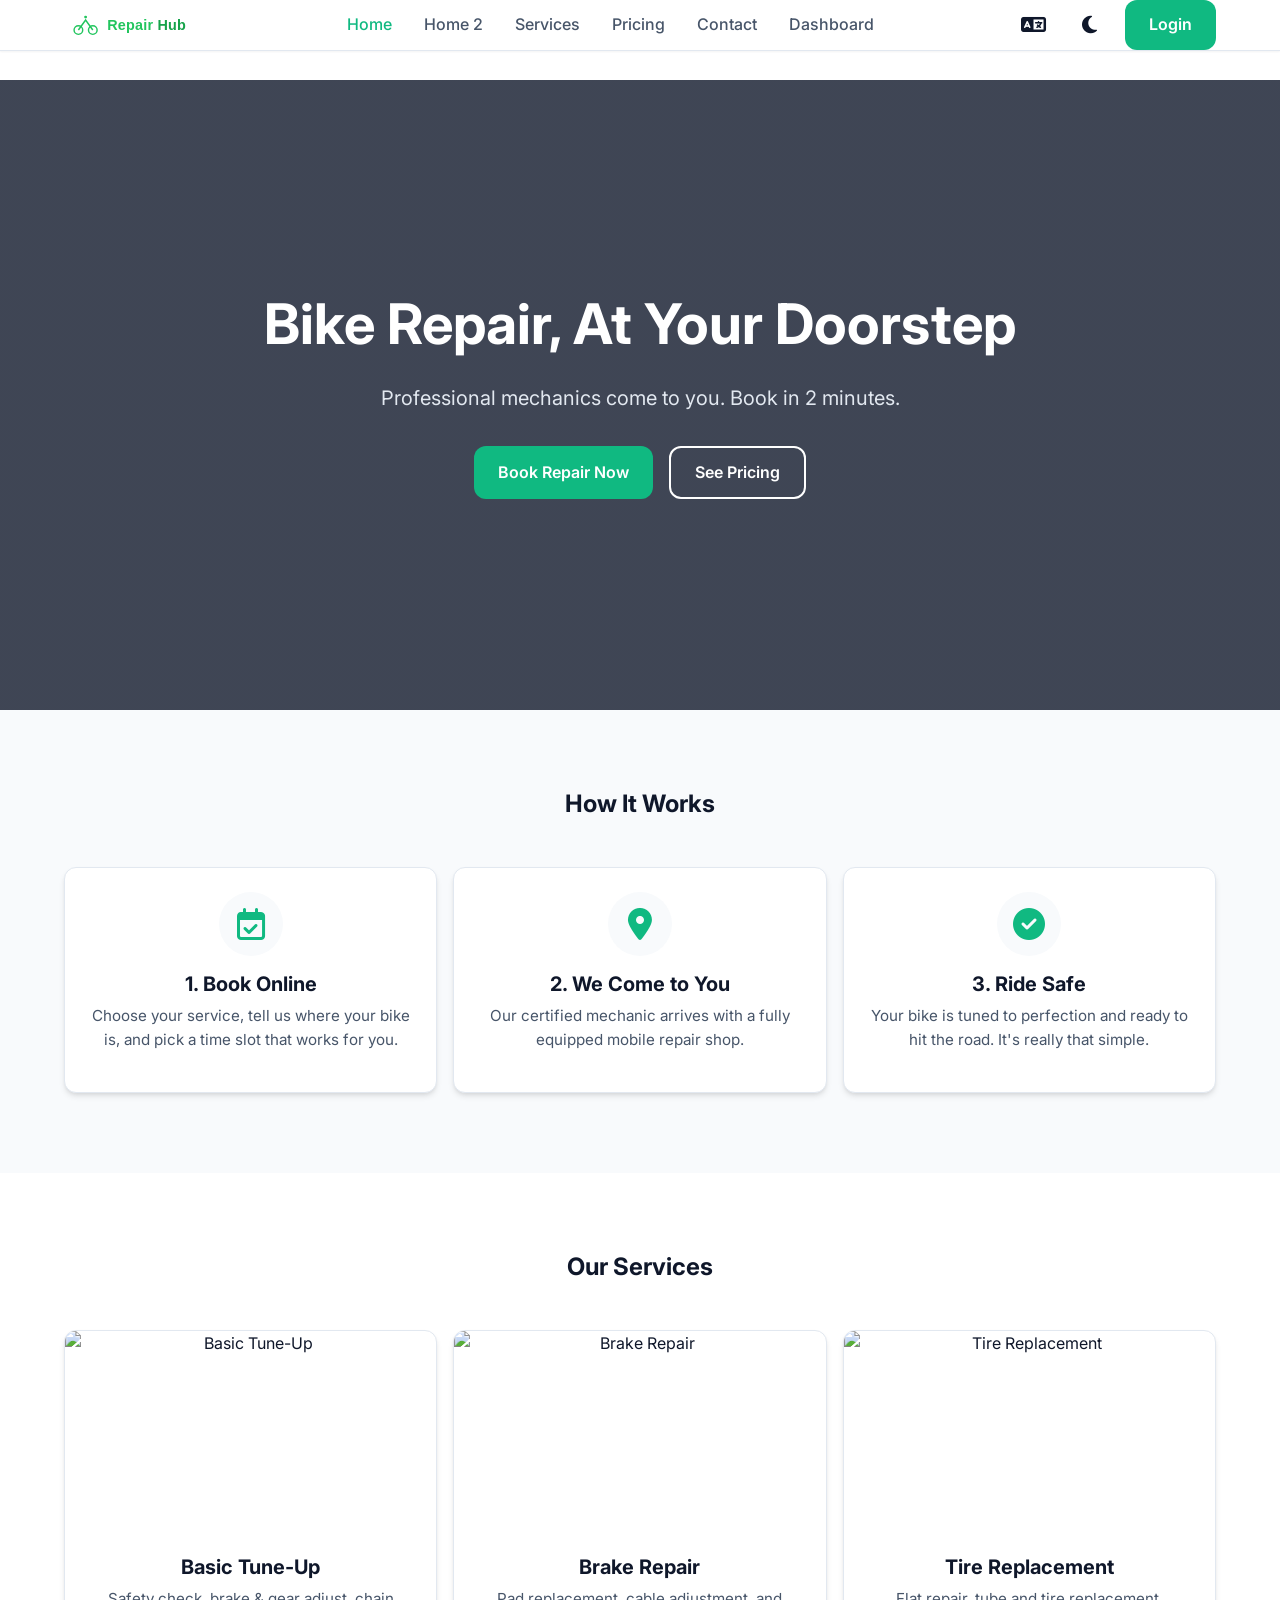
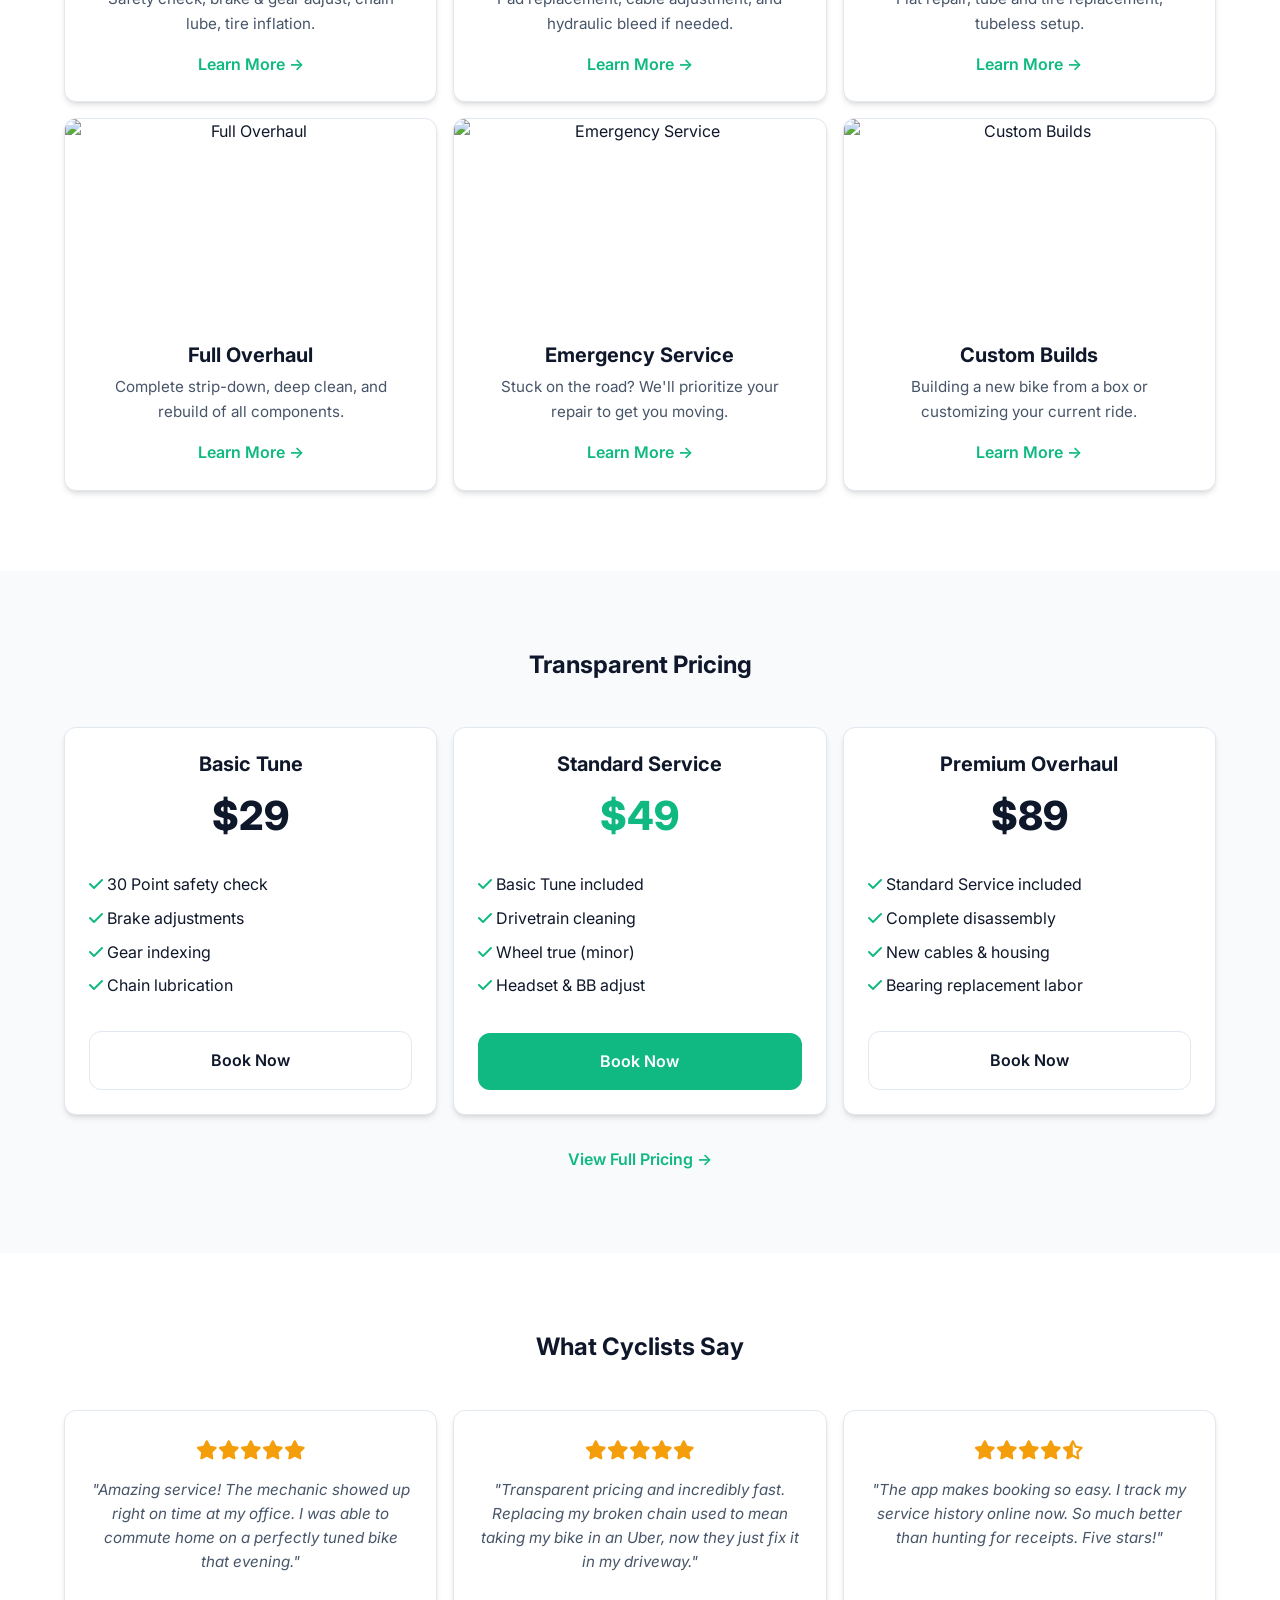
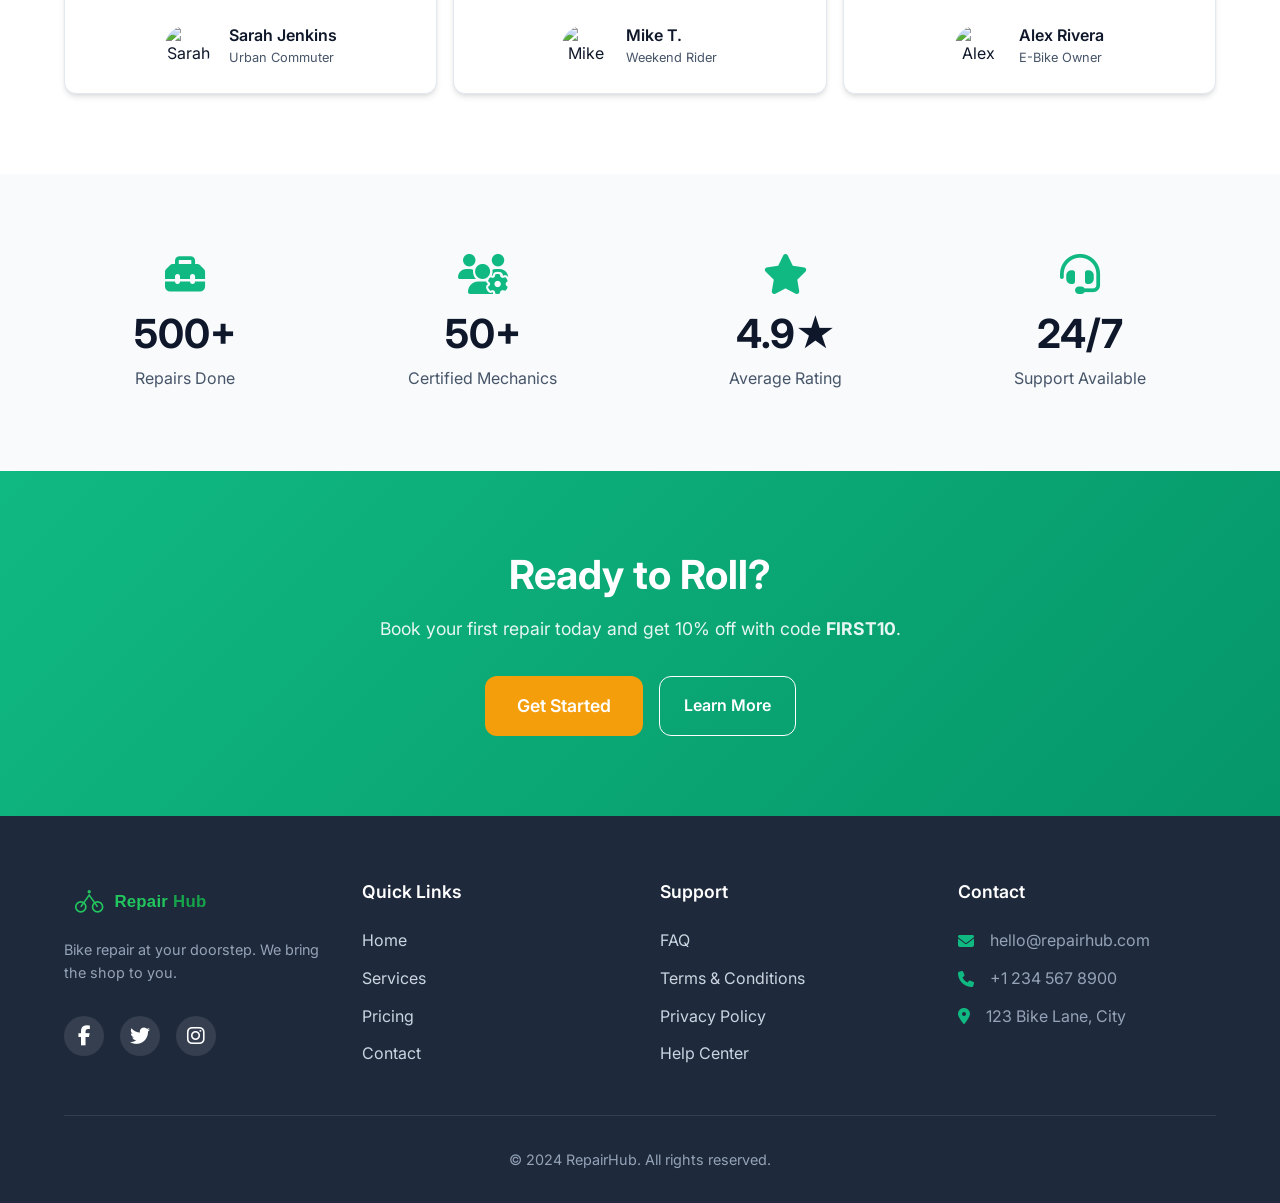
==== commit d799c0f0: "." ====
--- a/index.html
+++ b/index.html
@@ -244,23 +244,23 @@
                             style="justify-content: center; margin-top: auto;">Book Now</a>
                     </div>
 
-                    <div class="card"
-                        style="align-items: flex-start; text-align: left; border: 2px solid var(--primary-color); position: relative;">
-                        <span class="badge badge-green"
-                            style="position: absolute; top: -12px; left: 50%; transform: translateX(-50%);">Most
-                            Popular</span>
+                    <div class="card" style="align-items: flex-start; text-align: left;">
                         <h3 class="card-title w-full text-center">Standard Service</h3>
                         <div class="w-full text-center mb-3"><span
                                 style="font-size: 2.5rem; font-weight: 800; color: var(--primary-color);">$49</span>
                         </div>
                         <ul style="list-style: none; padding: 0; width: 100%; margin-bottom: 24px;">
-                            <li style="margin-bottom: 8px;"><i class="fa-solid fa-check text-primary"></i> Basic Tune
+                            <li style="margin-bottom: 8px;"><i class="fa-solid fa-check text-primary"></i> Basic
+                                Tune
                                 included</li>
-                            <li style="margin-bottom: 8px;"><i class="fa-solid fa-check text-primary"></i> Drivetrain
+                            <li style="margin-bottom: 8px;"><i class="fa-solid fa-check text-primary"></i>
+                                Drivetrain
                                 cleaning</li>
-                            <li style="margin-bottom: 8px;"><i class="fa-solid fa-check text-primary"></i> Wheel true
+                            <li style="margin-bottom: 8px;"><i class="fa-solid fa-check text-primary"></i> Wheel
+                                true
                                 (minor)</li>
-                            <li style="margin-bottom: 8px;"><i class="fa-solid fa-check text-primary"></i> Headset & BB
+                            <li style="margin-bottom: 8px;"><i class="fa-solid fa-check text-primary"></i> Headset &
+                                BB
                                 adjust</li>
                         </ul>
                         <a href="services.html" class="btn btn-primary btn-full"
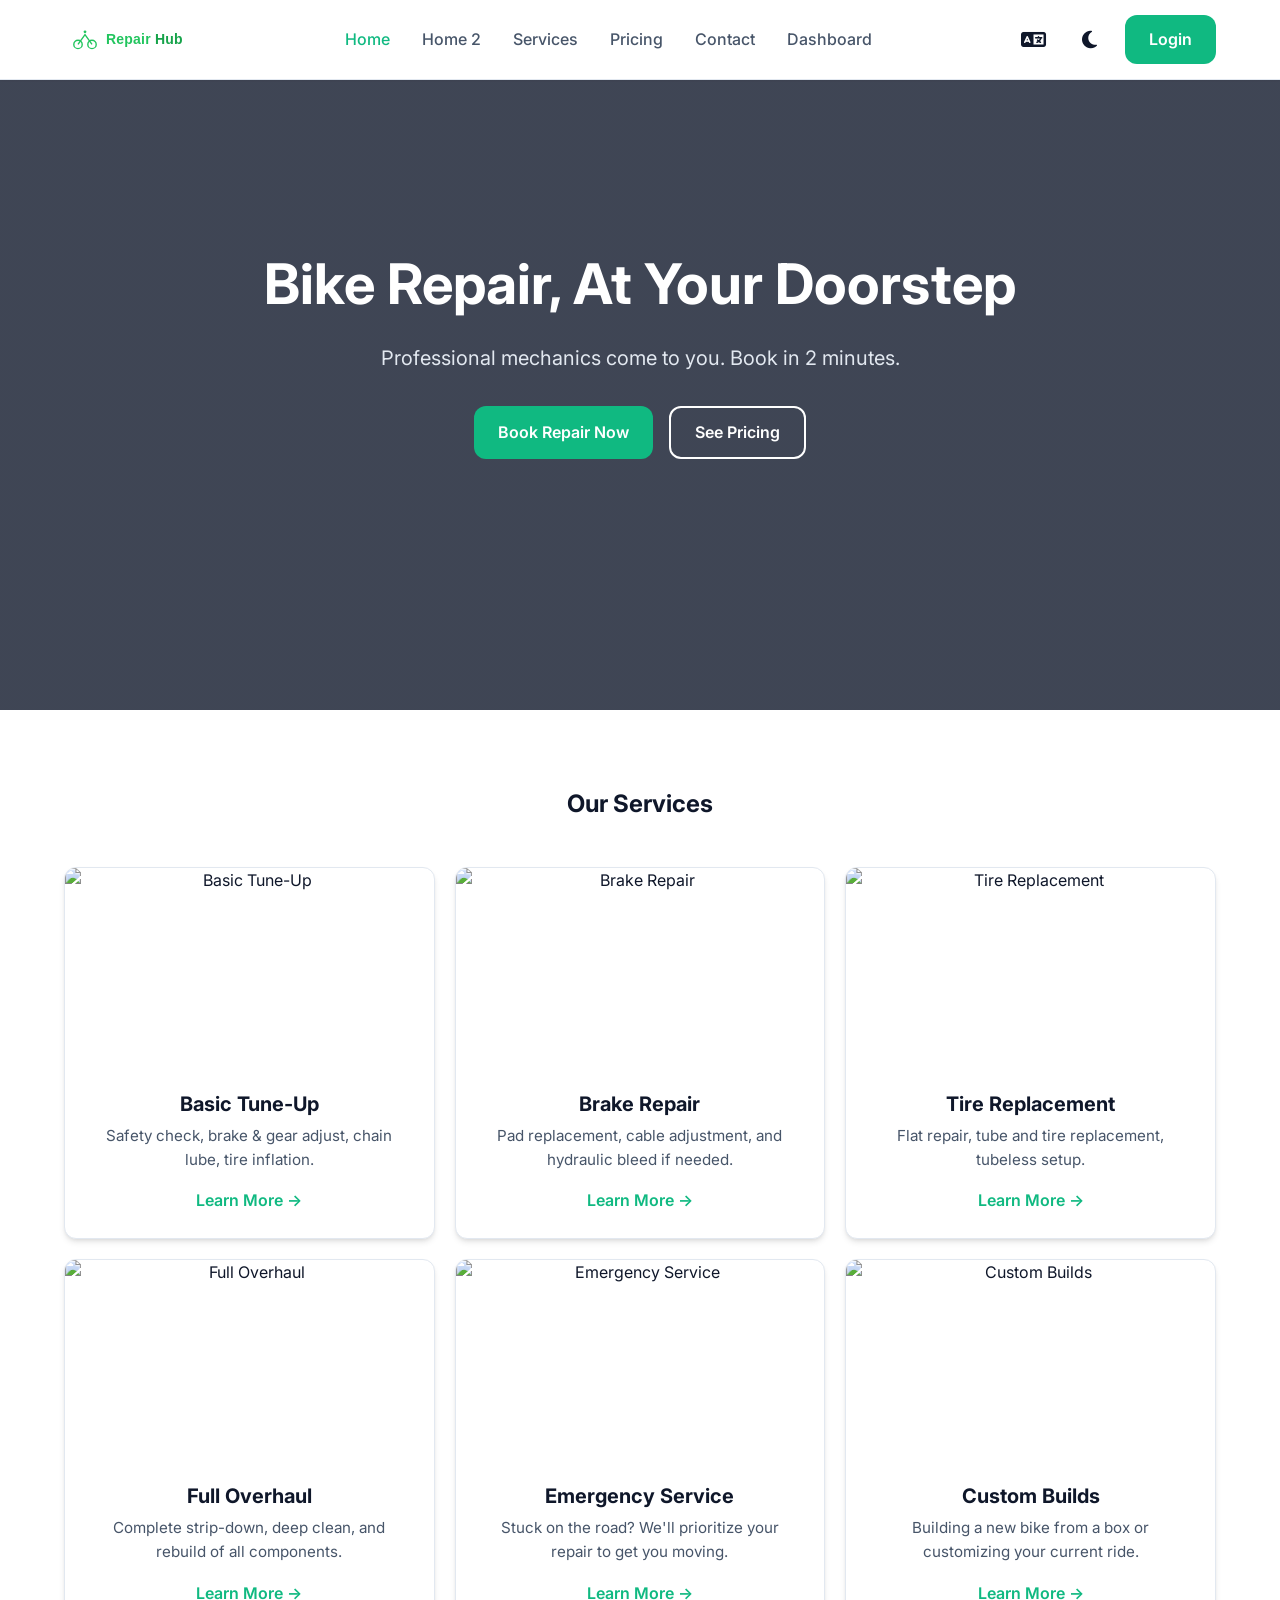
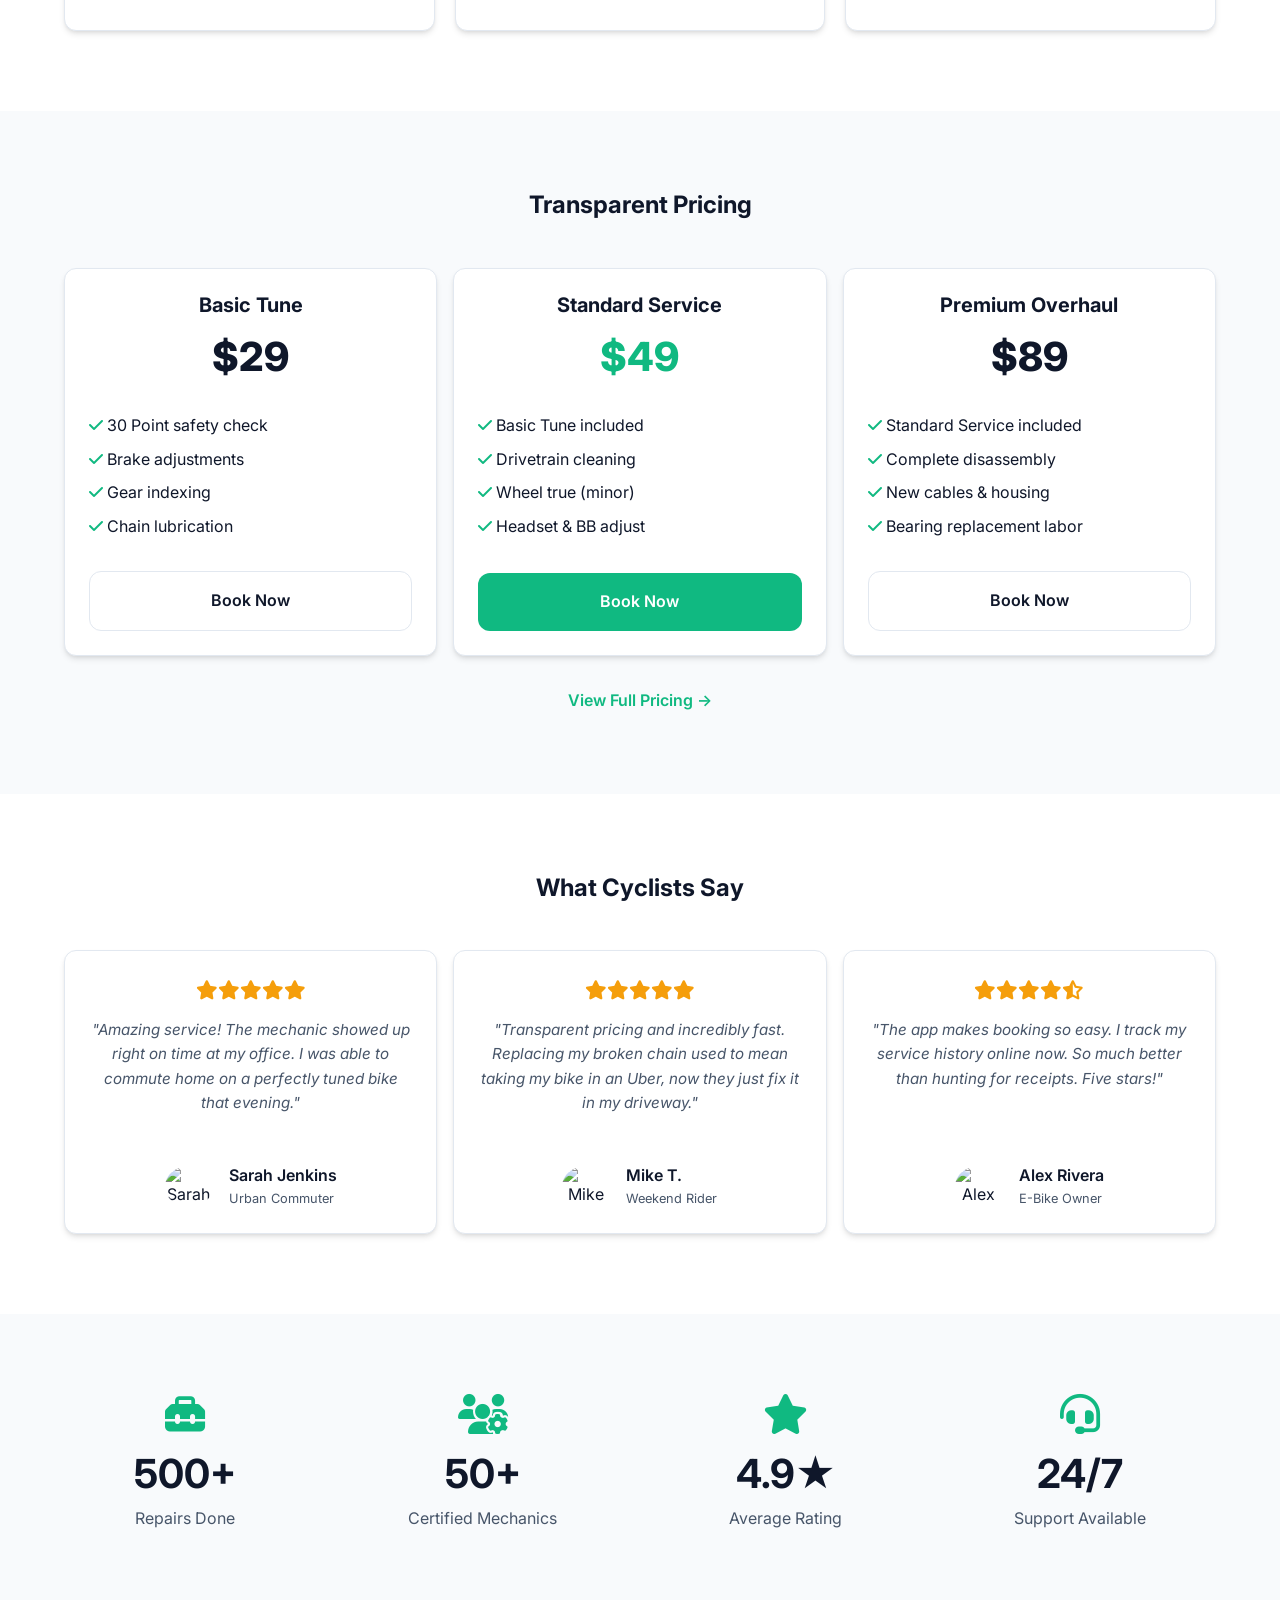
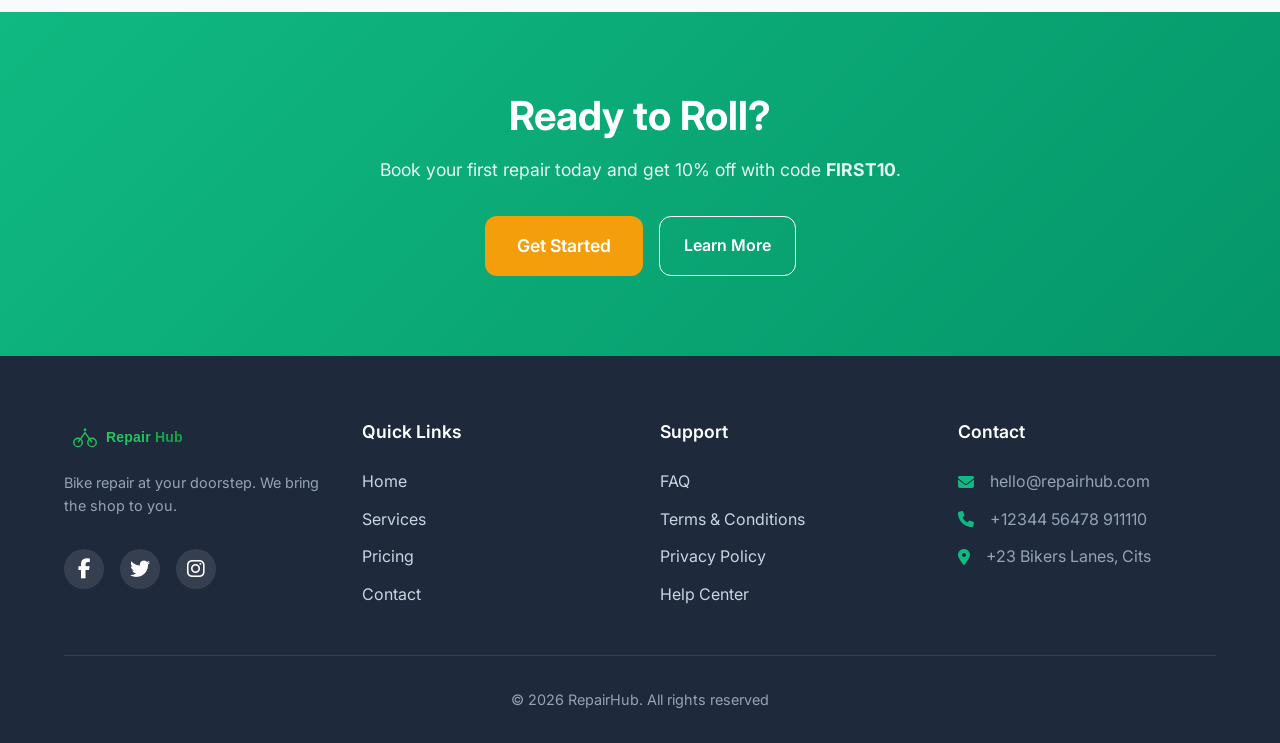
==== commit 17e9a29d: "fixes" ====
--- a/index.html
+++ b/index.html
@@ -110,7 +110,7 @@
             </div>
         </section>
 
-        <!-- How It Works -->
+        <!-- How It Works 
         <section id="how-it-works" class="section-bg-alt">
             <div class="container">
                 <h2>How It Works</h2>
@@ -135,7 +135,7 @@
                     </div>
                 </div>
             </div>
-        </section>
+        </section>-->
 
         <!-- Services -->
         <section id="services">
@@ -222,7 +222,7 @@
         </section>
 
         <!-- Pricing Preview -->
-        <section id="pricing" class="section-bg-alt">
+        <section id="pricing-preview" class="section-bg-alt">
             <div class="container">
                 <h2>Transparent Pricing</h2>
                 <div class="card-grid">
@@ -408,7 +408,7 @@
             <div class="footer-grid">
                 <div class="footer-col">
                     <a href="index.html" class="brand" style="margin-bottom: 16px; display: inline-flex;">
-                        <img src="assets/images/logo.svg" alt="RepairHub Logo" class="brand-logo" style="height: 42px;">
+                        <img src="assets/images/logo.svg" alt="RepairHub Logo" class="brand-logo">
                     </a>
                     <p style="color: #94A3B8; font-size: 0.9rem;">Bike repair at your doorstep. We bring the shop to
                         you.</p>
@@ -447,15 +447,15 @@
                     <ul class="footer-links" style="color: #94A3B8;">
                         <li class="flex items-center gap-2"><i class="fa-solid fa-envelope text-primary"></i>
                             hello@repairhub.com</li>
-                        <li class="flex items-center gap-2"><i class="fa-solid fa-phone text-primary"></i> +1 234 567
-                            8900</li>
-                        <li class="flex items-center gap-2"><i class="fa-solid fa-location-dot text-primary"></i> 123
-                            Bike Lane, City</li>
+                        <li class="flex items-center gap-2"><i class="fa-solid fa-phone text-primary"></i> +12344 56478
+                            911110</li>
+                        <li class="flex items-center gap-2"><i class="fa-solid fa-location-dot text-primary"></i>+23
+                            Bikers Lanes, Cits</li>
                     </ul>
                 </div>
             </div>
             <div class="footer-bottom">
-                &copy; 2024 RepairHub. All rights reserved.
+                &copy; 2026 RepairHub. All rights reserved
             </div>
         </div>
     </footer>
--- a/assets/css/style.css
+++ b/assets/css/style.css
@@ -198,12 +198,13 @@
 }
 
 /* ========================================
-   LOGO STYLING (SVG with text included)
+   LOGO SIZING - CONSISTENT ACROSS SITE
    ======================================== */
 
+/* Base Logo Styling */
 .brand-logo {
-    height: 40px;
-    width: auto;
+    width: 140px;
+    height: auto;
     display: block;
     object-fit: contain;
     transition: opacity 0.3s ease;
@@ -213,24 +214,29 @@
     opacity: 0.85;
 }
 
+/* Navbar Logo - 140px */
 .navbar .brand-logo {
-    height: 36px;
-}
-
+    width: 140px;
+}
+
+/* Footer Logo - 140px (same as navbar) */
+.footer .brand-logo {
+    width: 140px;
+}
+
+/* Mobile Sidebar Logo - 120px */
 .mobile-sidebar-header .brand-logo {
-    height: 32px;
-}
-
+    width: 120px;
+}
+
+/* Dashboard Sidebar Logo - 140px */
 .sidebar-header .brand-logo {
-    height: 36px;
-}
-
+    width: 140px;
+}
+
+/* Auth Pages Logo - 160px (larger) */
 .auth-logo .brand-logo {
-    height: 48px;
-}
-
-.footer .brand-logo {
-    height: 36px;
+    width: 160px;
 }
 
 /* RTL Support */
@@ -239,24 +245,56 @@
     /* Keep logo direction LTR even in RTL mode */
 }
 
-/* Responsive logo sizing */
+/* ========================================
+   RESPONSIVE LOGO SIZING
+   ======================================== */
+
+/* Tablet (≤1024px) */
+@media (max-width: 1024px) {
+    .navbar .brand-logo {
+        width: 120px;
+    }
+
+    .footer .brand-logo {
+        width: 120px;
+    }
+
+    .sidebar-header .brand-logo {
+        width: 120px;
+    }
+}
+
+/* Mobile (≤768px) */
 @media (max-width: 768px) {
     .navbar .brand-logo {
-        height: 32px;
+        width: 110px;
     }
 
     .footer .brand-logo {
-        height: 32px;
-    }
-}
-
+        width: 110px;
+    }
+
+    .mobile-sidebar-header .brand-logo {
+        width: 110px;
+    }
+
+    .auth-logo .brand-logo {
+        width: 140px;
+    }
+}
+
+/* Small Mobile (≤480px) */
 @media (max-width: 480px) {
     .navbar .brand-logo {
-        height: 28px;
+        width: 100px;
+    }
+
+    .footer .brand-logo {
+        width: 100px;
     }
 
     .auth-logo .brand-logo {
-        height: 42px;
+        width: 130px;
     }
 }
 
@@ -317,7 +355,7 @@
 /* Cards */
 .card-grid {
     display: grid;
-    grid-template-columns: repeat(auto-fit, minmax(300px, 1fr));
+    grid-template-columns: repeat(auto-fit, minmax(280px, 1fr));
     gap: calc(var(--spacing-unit) * 2);
     margin-top: calc(var(--spacing-unit) * 6);
     justify-content: center;
@@ -844,10 +882,21 @@
 
     .sidebar.show {
         transform: translateX(0);
+        z-index: 1100 !important;
+    }
+
+    .dashboard-close-sidebar {
+        display: flex !important;
+    }
+
+    .sidebar-link.rtl-toggle.mobile-only {
+        display: flex !important;
+        cursor: pointer;
     }
 
     .sidebar-overlay.show {
         display: block;
+        z-index: 1050 !important;
     }
 
     /* Navbar hiding */
@@ -969,7 +1018,7 @@
 
 /* Footer Logo Sizing */
 .footer .brand-logo {
-    height: 42px;
+    width: 140px;
 }
 
 /* Align all footer columns at the top */
@@ -1083,16 +1132,25 @@
     align-items: center;
     justify-content: center;
     font-size: 3rem;
+    flex-shrink: 0;
 }
 
 .sc-content h3 {
-    text-align: center;
+    text-align: left;
     margin-bottom: 12px;
 }
 
+[dir="rtl"] .sc-content h3 {
+    text-align: right;
+}
+
 .sc-content p {
-    text-align: center;
+    text-align: left;
     margin-bottom: 16px;
+}
+
+[dir="rtl"] .sc-content p {
+    text-align: right;
 }
 
 .sc-features {
@@ -1102,16 +1160,23 @@
     gap: 8px;
     text-align: left;
     padding: 0;
+    margin: 0;
+}
+
+[dir="rtl"] .sc-features {
+    text-align: right;
 }
 
 .sc-action {
-    text-align: right;
+    text-align: center;
     border-left: 1px solid var(--border-color);
     padding-left: 32px;
+    display: flex;
+    flex-direction: column;
+    justify-content: center;
 }
 
 [dir="rtl"] .sc-action {
-    text-align: left;
     border-left: none;
     border-right: 1px solid var(--border-color);
     padding-left: 0;
@@ -1152,6 +1217,14 @@
         font-size: 2.5rem;
     }
 
+    .sc-content h3 {
+        text-align: center;
+    }
+
+    .sc-content p {
+        text-align: center;
+    }
+
     .sc-content {
         margin-bottom: 24px;
     }
@@ -1163,9 +1236,17 @@
         margin: 0 auto;
     }
 
+    [dir="rtl"] .sc-features {
+        text-align: right;
+    }
+
     .sc-features li {
         text-align: left;
         justify-content: flex-start;
+    }
+
+    [dir="rtl"] .sc-features li {
+        text-align: right;
     }
 
     .sc-action {
@@ -1179,30 +1260,6 @@
     [dir="rtl"] .sc-action {
         border-right: none;
         padding-right: 0;
-    }
-}
-
-/* Desktop & Webview - Move features to the right */
-@media (min-width: 1024px) {
-    .sc-features {
-        margin-left: 80px;
-    }
-
-    [dir="rtl"] .sc-features {
-        margin-left: 0;
-        margin-right: 80px;
-    }
-}
-
-/* Fine-tune for larger screens */
-@media (min-width: 1366px) {
-    .sc-features {
-        margin-left: 120px;
-    }
-
-    [dir="rtl"] .sc-features {
-        margin-left: 0;
-        margin-right: 120px;
     }
 }
 
@@ -1273,17 +1330,59 @@
     justify-content: center !important;
 }
 
-/* Tablet - 2 columns with 3rd centered */
+
+/* Tablet - 2 columns with 3rd centered (for pricing section only) */
 @media (max-width: 768px) and (min-width: 601px) {
-    .card-grid {
+    #pricing-preview .card-grid {
         grid-template-columns: repeat(2, 1fr) !important;
     }
 
-    .card:nth-child(3) {
+    #pricing-preview .card:nth-child(3) {
         grid-column: 1 / -1;
-        max-width: 450px;
+        width: 50%;
         margin: 0 auto;
-    }
+        justify-self: center;
+    }
+}
+
+/* How It Works - 3rd card centered in tablet view */
+@media (max-width: 1024px) and (min-width: 601px) {
+    #how-it-works .card-grid {
+        grid-template-columns: repeat(2, 1fr) !important;
+    }
+
+    #how-it-works .card:nth-child(3) {
+        grid-column: 1 / -1;
+        width: 50%;
+        margin: 0 auto;
+        justify-self: center;
+    }
+}
+
+/* Testimonials - 3rd card centered in tablet view */
+@media (max-width: 1024px) and (min-width: 601px) {
+    #testimonials .card-grid {
+        grid-template-columns: repeat(2, 1fr) !important;
+    }
+
+    #testimonials .card:nth-child(3) {
+        grid-column: 1 / -1;
+        width: 50%;
+        margin: 0 auto;
+        justify-self: center;
+    }
+}
+
+/* Homepage specific - keep 3 columns for all card grids */
+.homepage #pricing .card-grid,
+.homepage #how-it-works .card-grid,
+.homepage #testimonials .card-grid {
+    grid-template-columns: repeat(3, 1fr) !important;
+}
+
+.homepage .card:nth-child(3) {
+    grid-column: auto !important;
+    max-width: none !important;
 }
 
 /* Mobile - 1 column, remove scale */
@@ -1443,4 +1542,185 @@
 .social-btn svg,
 .social-btn img {
     flex-shrink: 0;
+}
+
+/* ========================================
+   NAVBAR SPACING FIX
+   ======================================== */
+
+/* HTML/Body Strict Reset */
+html,
+body {
+    margin: 0 !important;
+    padding: 0 !important;
+    overflow-x: hidden;
+    width: 100vw;
+}
+
+/* Navbar & Dashboard Topbar - Strict Fixed/Sticky positioning with no margins */
+.navbar,
+.dashboard-topbar,
+.sidebar {
+    position: fixed !important;
+    top: 0 !important;
+    left: 0 !important;
+    margin: 0 !important;
+    padding: 0 !important;
+    z-index: 1000 !important;
+}
+
+.navbar,
+.dashboard-topbar {
+    width: 100% !important;
+    height: 80px !important;
+}
+
+.sidebar {
+    position: fixed !important;
+    height: 100vh !important;
+    top: 0 !important;
+}
+
+/* Dashboard Topbar positioning (sticky inside main) */
+.dashboard-topbar {
+    position: sticky !important;
+    top: 0 !important;
+}
+
+/* Ensure navbar children are centered */
+.navbar .container {
+    height: 100% !important;
+    display: flex !important;
+    align-items: center !important;
+    justify-content: space-between !important;
+    margin: 0 auto !important;
+}
+
+/* Main content shift - exactly 80px offset (Excluding dashboard) */
+main:not(.dashboard-main) {
+    margin-top: 80px !important;
+    padding-top: 0 !important;
+    display: block !important;
+}
+
+/* Ensure dashboard-main starts at the very top */
+.dashboard-main {
+    margin-top: 0 !important;
+}
+
+/* Eliminate gap from first sections */
+main>section:first-child,
+main>section:first-of-type,
+main>.hero-section,
+.hero-section {
+    margin-top: 0 !important;
+    padding-top: 0 !important;
+}
+
+/* Alternative catch-all for any first child in main */
+main>*:first-child {
+    margin-top: 0 !important;
+}
+
+/* Generic Section Spacing Fixes */
+section {
+    margin-top: 0 !important;
+}
+
+section[style*="margin-top"] {
+    margin-top: 0 !important;
+}
+
+.section-bg-alt {
+    margin-top: 0 !important;
+}
+
+/* Prevent Hero Section overlaps/underlaps */
+.hero-section,
+section[style*="min-height"],
+section[style*="background:"] {
+    margin-top: 0 !important;
+}
+
+/* Services Section - Tablet 2x2 Grid */
+/* Service Cards Responsive Grid */
+
+/* Services Section - Responsive Grid */
+
+/* Desktop - 3 columns (6 cards in 2 rows) */
+@media (min-width: 1025px) {
+    #services .card-grid {
+        grid-template-columns: repeat(3, 1fr) !important;
+        gap: 20px;
+    }
+}
+
+/* Tablet - 2 columns (6 cards in 3 rows) */
+@media (min-width: 601px) and (max-width: 1024px) {
+    #services .card-grid {
+        grid-template-columns: repeat(2, 1fr) !important;
+        gap: 20px;
+    }
+}
+
+/* Mobile - 1 column (6 cards stacked) */
+@media (max-width: 600px) {
+    #services .card-grid {
+        grid-template-columns: 1fr !important;
+        gap: 16px;
+    }
+}
+
+/* Pricing Tiers - Desktop 3 columns FORCE */
+@media (min-width: 1000px) {
+
+    section#pricing-tiers .card-grid,
+    #pricing-tiers>.container>.card-grid,
+    #pricing-tiers .card-grid[style],
+    section[id="pricing-tiers"] .card-grid {
+        grid-template-columns: repeat(3, 1fr) !important;
+        gap: 20px !important;
+        max-width: 100% !important;
+    }
+}
+
+/* CRITICAL: Override for 1024px screens specifically */
+@media (min-width: 1024px) and (max-width: 1366px) {
+    #pricing-tiers .card-grid {
+        grid-template-columns: repeat(3, 1fr) !important;
+    }
+}
+
+/* Pricing Tiers - Tablet - 3rd card centered */
+@media (max-width: 999px) and (min-width: 601px) {
+    #pricing-tiers .card-grid {
+        grid-template-columns: repeat(2, 1fr) !important;
+    }
+
+    #pricing-tiers .card:nth-child(3) {
+        grid-column: 1 / -1;
+        width: 50%;
+        margin: 0 auto;
+        justify-self: center;
+    }
+}
+
+/* Pricing Tiers - Mobile 1 column */
+@media (max-width: 600px) {
+    #pricing-tiers .card-grid {
+        grid-template-columns: 1fr !important;
+    }
+}
+
+/* Pricing Grid Styles */
+.pricing-grid {
+    align-items: stretch;
+    margin-top: 24px;
+}
+
+@media (min-width: 1025px) {
+    .pricing-grid {
+        grid-template-columns: repeat(3, 1fr) !important;
+        gap: 20px;
+    }
 }
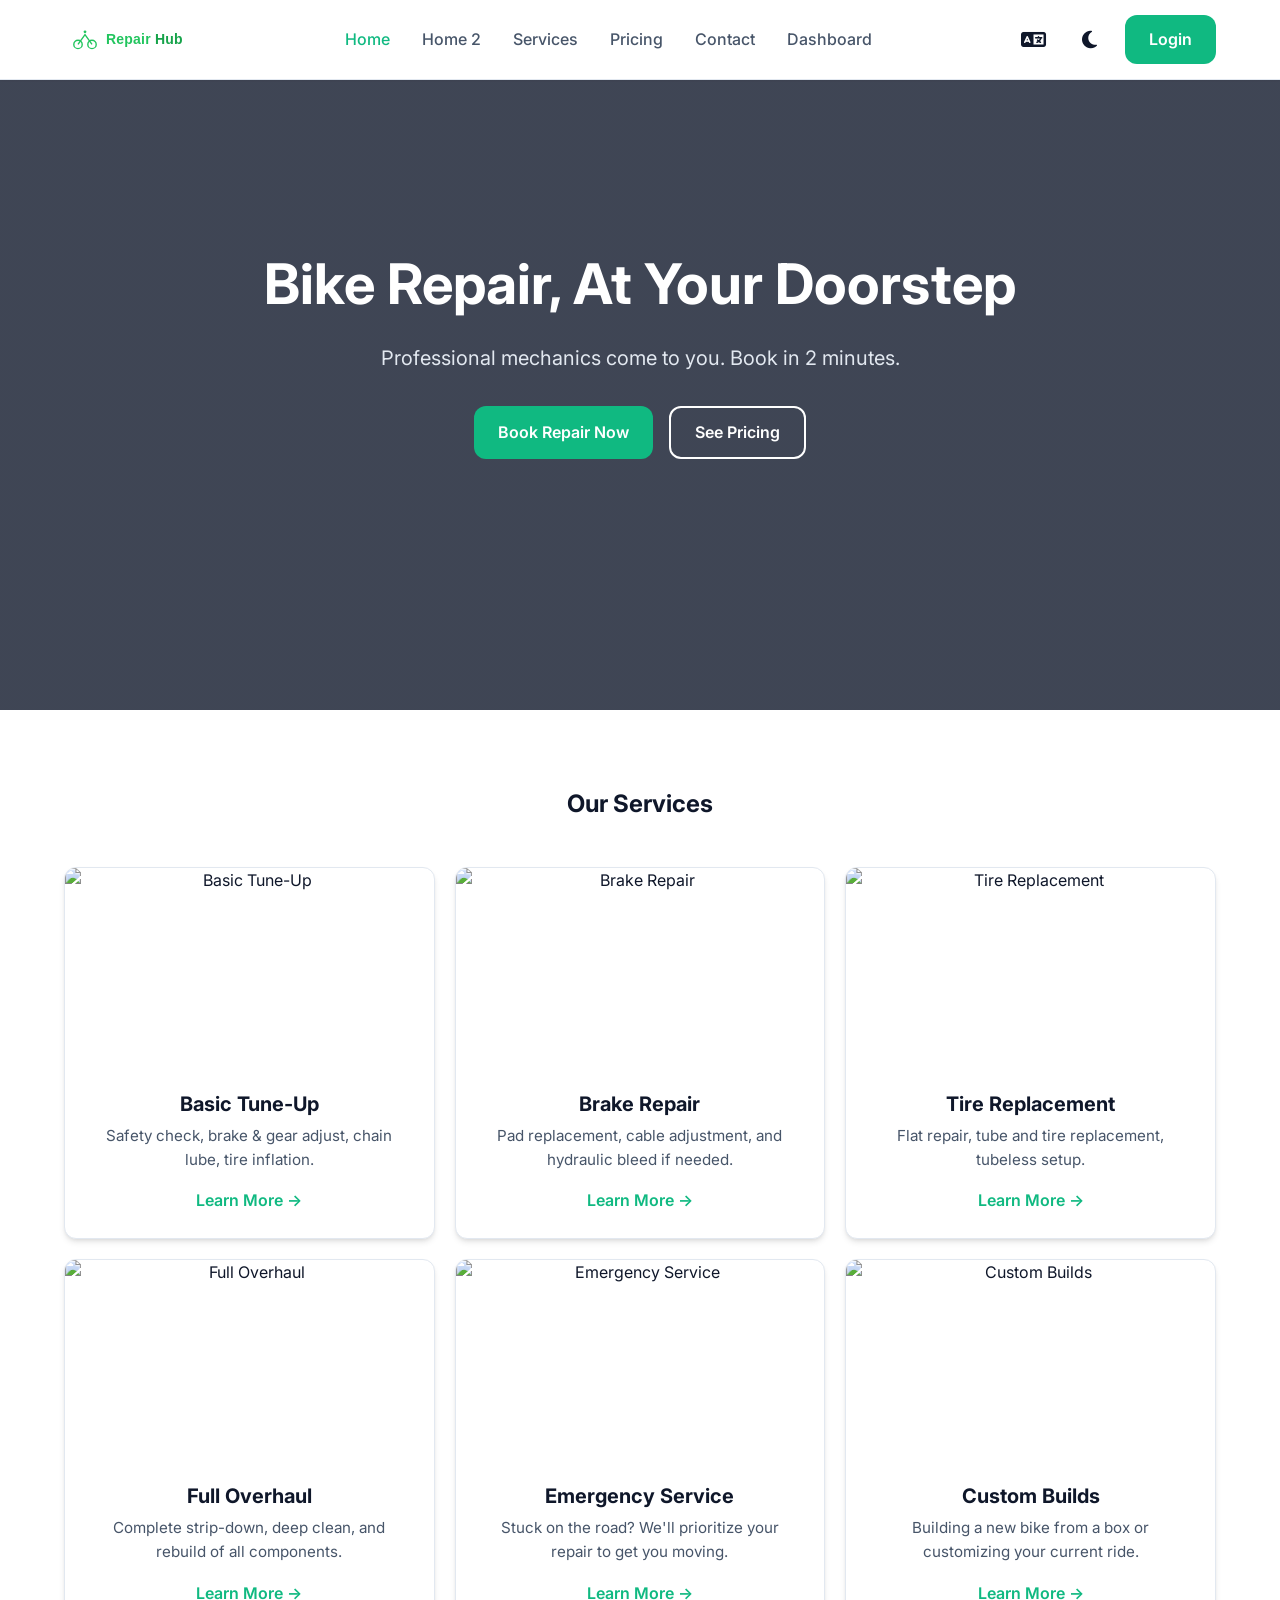
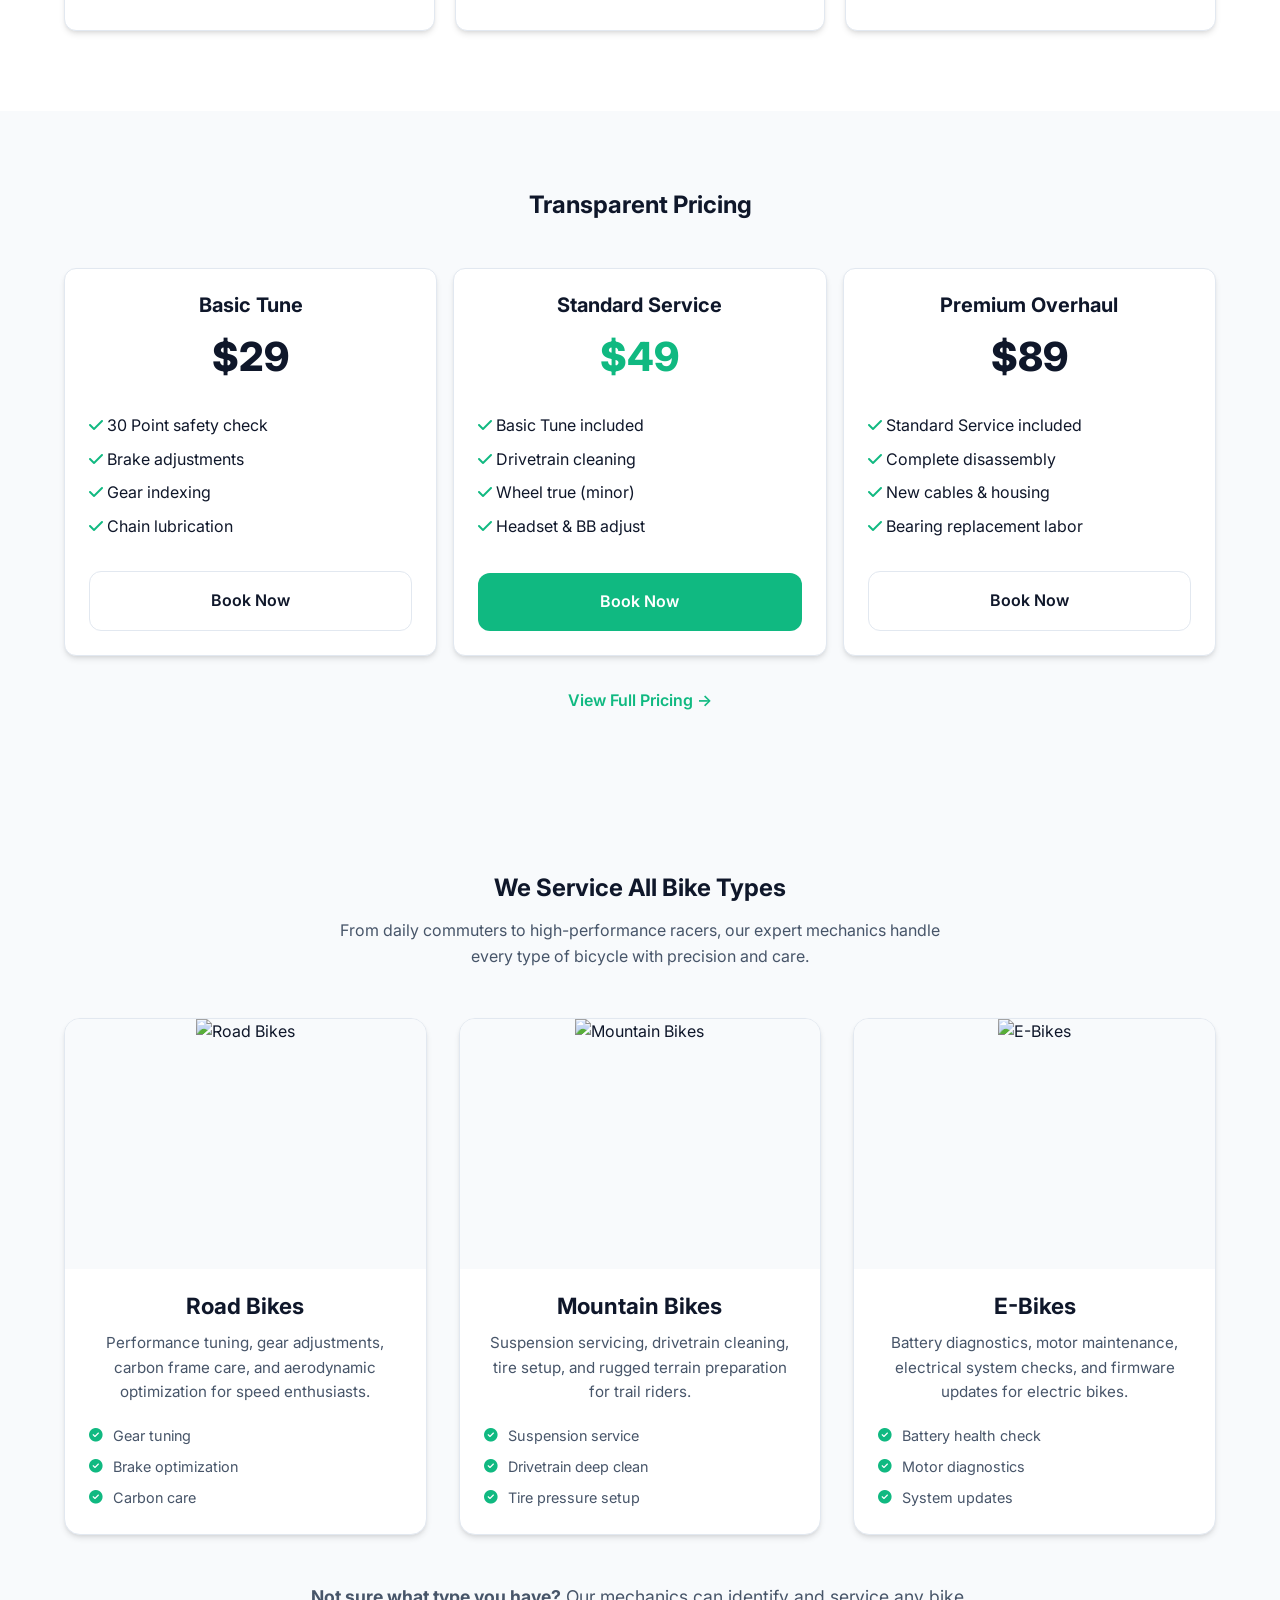
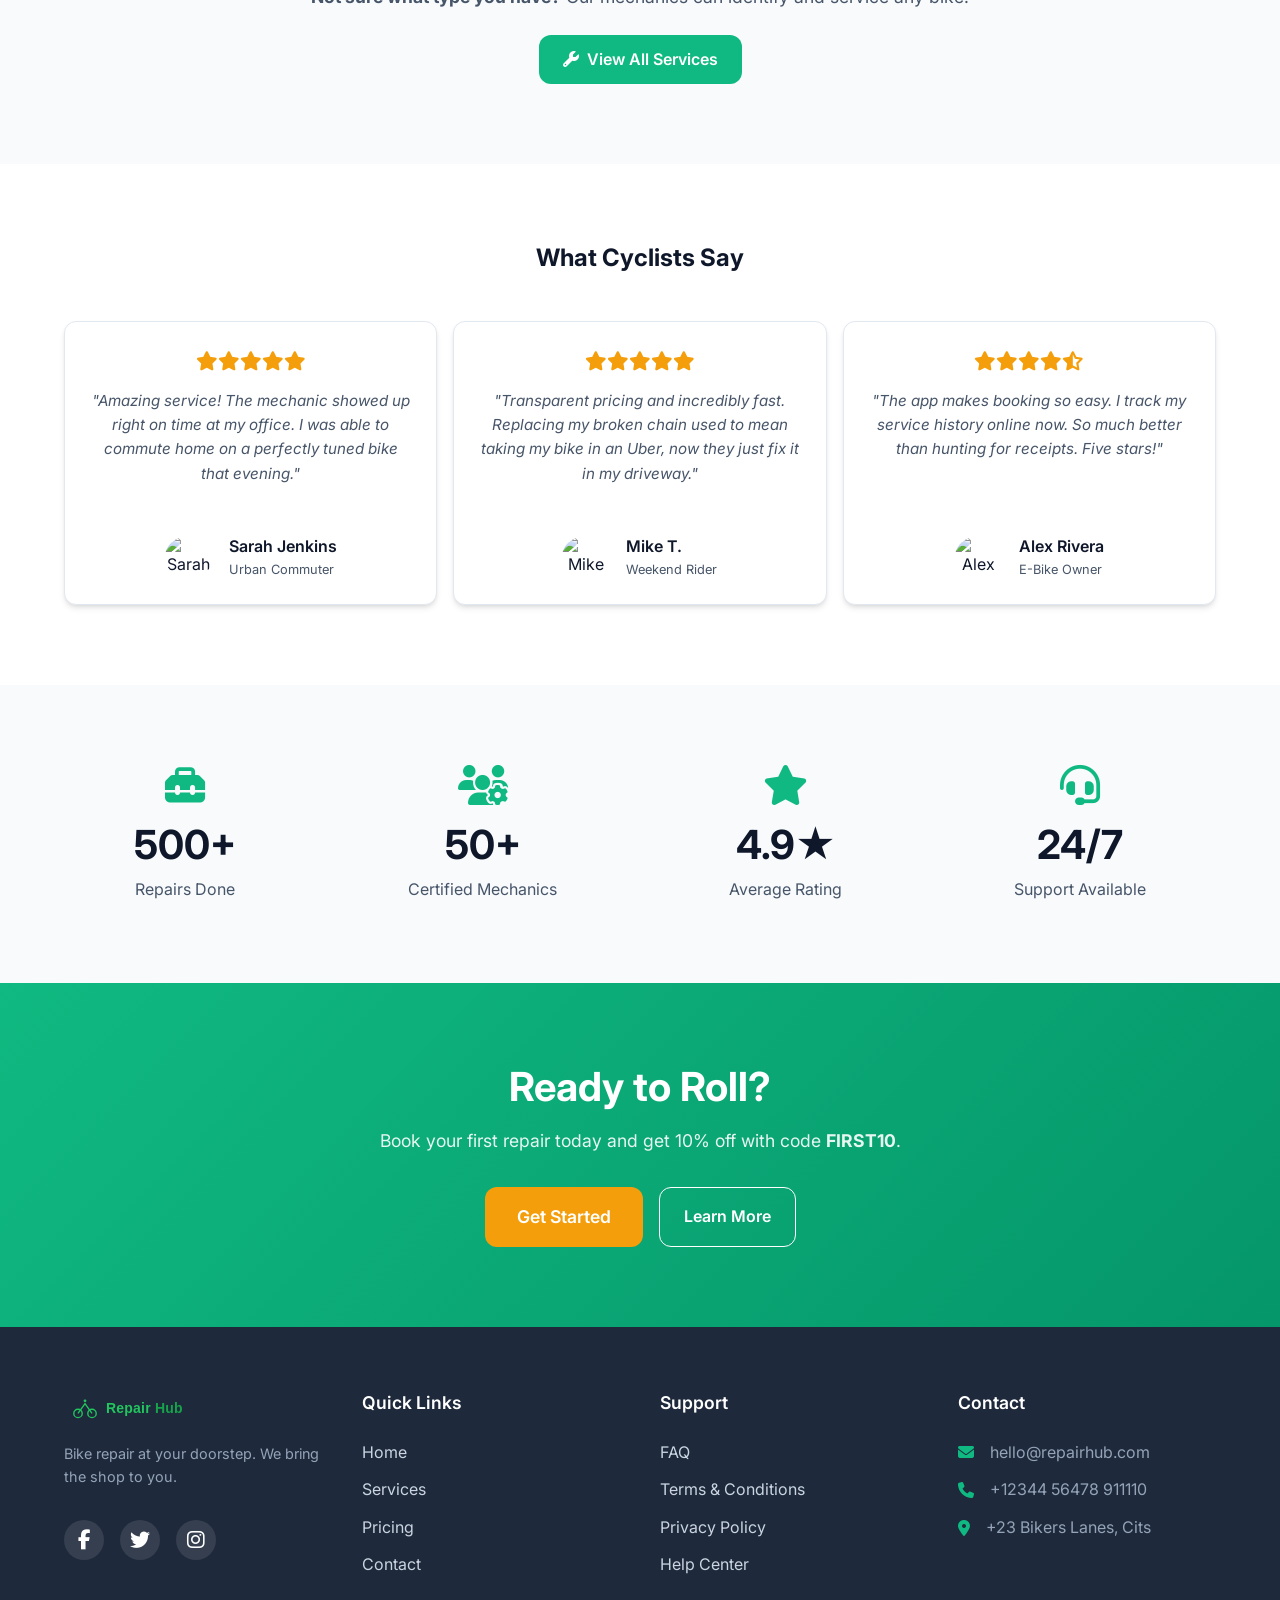
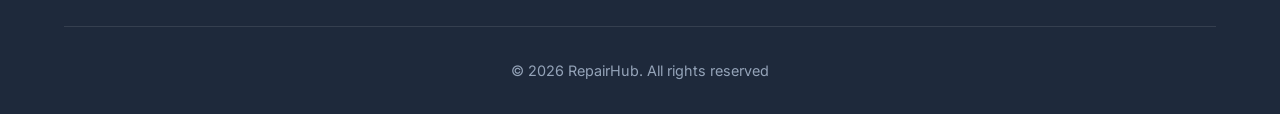
==== commit 16b0a700: "after fixes" ====
--- a/index.html
+++ b/index.html
@@ -156,7 +156,7 @@
                         </div>
                     </div>
                     <div class="card p-0 overflow-hidden">
-                        <img src="https://images.unsplash.com/photo-1511994298241-608e28f14fde?auto=format&fit=crop&w=600&q=80"
+                        <img src="https://images.unsplash.com/photo-1571333250630-f0230c320b6d?auto=format&fit=crop&w=600&q=80"
                             alt="Brake Repair" class="service-img">
                         <div class="text-left w-full p-4 flex-col justify-between" style="flex-grow: 1;">
                             <h3 class="card-title text-center" style="margin-bottom: 8px;">Brake Repair</h3>
@@ -193,7 +193,7 @@
                         </div>
                     </div>
                     <div class="card p-0 overflow-hidden">
-                        <img src="https://images.unsplash.com/photo-1559589689-577aabd1db4f?auto=format&fit=crop&w=600&q=80"
+                        <img src="https://images.unsplash.com/photo-1558618666-fcd25c85cd64?auto=format&fit=crop&w=600&q=80"
                             alt="Emergency Service" class="service-img">
                         <div class="text-left w-full p-4 flex-col justify-between" style="flex-grow: 1;">
                             <h3 class="card-title text-center" style="margin-bottom: 8px;">Emergency Service</h3>
@@ -291,6 +291,104 @@
             </div>
         </section>
 
+        <!-- Featured Bikes We Service -->
+        <section id="bike-types" class="section-bg-alt">
+            <div class="container">
+                <h2>We Service All Bike Types</h2>
+                <p style="max-width: 600px; margin: 0 auto 48px;">From daily commuters to high-performance racers, our
+                    expert mechanics handle every type of bicycle with precision and care.</p>
+
+                <div class="bike-types-grid">
+
+                    <!-- Road Bikes -->
+                    <div class="bike-type-card">
+                        <div class="bike-image-wrapper">
+                            <img src="https://images.unsplash.com/photo-1485965120184-e220f721d03e?auto=format&fit=crop&w=600&q=80"
+                                alt="Road Bikes" class="bike-image">
+                            <div class="bike-overlay">
+                                <div class="bike-badge">
+                                    <i class="fa-solid fa-road"></i>
+                                </div>
+                            </div>
+                        </div>
+                        <div class="bike-content">
+                            <h3>Road Bikes</h3>
+                            <p>Performance tuning, gear adjustments, carbon frame care, and aerodynamic optimization for
+                                speed enthusiasts.</p>
+                            <ul class="bike-services">
+                                <li><i class="fa-solid fa-check-circle"></i> Gear tuning</li>
+                                <li><i class="fa-solid fa-check-circle"></i> Brake optimization</li>
+                                <li><i class="fa-solid fa-check-circle"></i> Carbon care</li>
+                            </ul>
+                        </div>
+                    </div>
+
+                    <!-- Mountain Bikes -->
+                    <div class="bike-type-card">
+                        <div class="bike-image-wrapper">
+                            <img src="https://images.unsplash.com/photo-1576435728678-68d0fbf94e91?auto=format&fit=crop&w=600&q=80"
+                                alt="Mountain Bikes" class="bike-image">
+                            <div class="bike-overlay">
+                                <div class="bike-badge">
+                                    <i class="fa-solid fa-mountain"></i>
+                                </div>
+                            </div>
+                        </div>
+                        <div class="bike-content">
+                            <h3>Mountain Bikes</h3>
+                            <p>Suspension servicing, drivetrain cleaning, tire setup, and rugged terrain preparation for
+                                trail riders.</p>
+                            <ul class="bike-services">
+                                <li><i class="fa-solid fa-check-circle"></i> Suspension service</li>
+                                <li><i class="fa-solid fa-check-circle"></i> Drivetrain deep clean</li>
+                                <li><i class="fa-solid fa-check-circle"></i> Tire pressure setup</li>
+                            </ul>
+                        </div>
+                    </div>
+
+                    <!-- E-Bikes -->
+                    <div class="bike-type-card">
+                        <div class="bike-image-wrapper">
+                            <img src="https://images.unsplash.com/photo-1532298229144-0ec0c57515c7?auto=format&fit=crop&w=600&q=80"
+                                alt="E-Bikes" class="bike-image">
+                            <div class="bike-overlay">
+                                <div class="bike-badge">
+                                    <i class="fa-solid fa-bolt"></i>
+                                </div>
+                            </div>
+                        </div>
+                        <div class="bike-content">
+                            <h3>E-Bikes</h3>
+                            <p>Battery diagnostics, motor maintenance, electrical system checks, and firmware updates
+                                for electric bikes.</p>
+                            <ul class="bike-services">
+                                <li><i class="fa-solid fa-check-circle"></i> Battery health check</li>
+                                <li><i class="fa-solid fa-check-circle"></i> Motor diagnostics</li>
+                                <li><i class="fa-solid fa-check-circle"></i> System updates</li>
+                            </ul>
+                        </div>
+                    </div>
+
+
+
+                </div>
+
+                <!-- CTA -->
+                <div style="text-align: center; margin-top: 48px;">
+                    <p style="font-size: 1.1rem; margin-bottom: 24px; color: var(--text-secondary);">
+                        <strong>Not sure what type you have?</strong> Our mechanics can identify and service any bike.
+                    </p>
+                    <a href="services.html" class="btn btn-primary btn-lg">
+                        <i class="fa-solid fa-wrench"></i> View All Services
+                    </a>
+                </div>
+            </div>
+        </section>
+
+        <style>
+
+        </style>
+
         <!-- Testimonials -->
         <section id="testimonials">
             <div class="container">
@@ -401,7 +499,6 @@
         </section>
     </main>
 
-    <!-- Footer -->
     <!-- Footer -->
     <footer class="footer">
         <div class="container">
@@ -462,6 +559,9 @@
 
     <!-- Scripts -->
     <script src="assets/js/main.js"></script>
+    <button class="back-to-top" aria-label="Back to top">
+        <i class="fa-solid fa-arrow-up"></i>
+    </button>
 </body>
 
 </html>
--- a/assets/css/style.css
+++ b/assets/css/style.css
@@ -546,11 +546,26 @@
     border-bottom: 1px solid var(--border-color);
     display: flex;
     align-items: center;
-    justify-content: space-between;
+    justify-content: flex-end;
     padding: 0 calc(var(--spacing-unit) * 3);
     position: sticky;
     top: 0;
-    z-index: 90;
+    z-index: 1000;
+}
+
+.dashboard-topbar .sidebar-toggle {
+    margin-inline-end: auto;
+}
+
+.dashboard-topbar h2 {
+    position: absolute;
+    left: 50%;
+    transform: translateX(-50%);
+    margin: 0 !important;
+    white-space: nowrap;
+    font-size: 1.25rem;
+    pointer-events: none;
+    z-index: 10;
 }
 
 .dashboard-content {
@@ -1712,15 +1727,199 @@
     }
 }
 
-/* Pricing Grid Styles */
-.pricing-grid {
-    align-items: stretch;
-    margin-top: 24px;
-}
-
-@media (min-width: 1025px) {
-    .pricing-grid {
-        grid-template-columns: repeat(3, 1fr) !important;
-        gap: 20px;
+/* Back to Top Button */
+.back-to-top {
+    position: fixed;
+    bottom: 32px;
+    right: 32px;
+    width: 50px;
+    height: 50px;
+    background-color: var(--primary-color);
+    color: white;
+    border-radius: 50%;
+    display: flex;
+    align-items: center;
+    justify-content: center;
+    font-size: 1.5rem;
+    cursor: pointer;
+    box-shadow: var(--shadow-md);
+    z-index: 999;
+    opacity: 0;
+    visibility: hidden;
+    transition: all 0.3s ease;
+    border: none;
+}
+
+/* home 1 bike card */
+.back-to-top.show {
+    opacity: 1;
+    visibility: visible;
+    bottom: 40px;
+}
+
+.back-to-top:hover {
+    background-color: var(--primary-color-hover);
+    transform: translateY(-5px);
+    box-shadow: var(--shadow-lg);
+}
+
+[dir="rtl"] .back-to-top {
+    right: auto;
+    left: 32px;
+}
+
+.bike-types-grid {
+    display: grid;
+    grid-template-columns: repeat(auto-fit, minmax(280px, 1fr));
+    gap: 32px;
+    max-width: 1400px;
+    margin: 0 auto;
+}
+
+.bike-type-card {
+    background: var(--card-bg);
+    border-radius: var(--border-radius-lg);
+    overflow: hidden;
+    box-shadow: var(--shadow);
+    border: 1px solid var(--border-color);
+    transition: all 0.4s ease;
+    display: flex;
+    flex-direction: column;
+}
+
+.bike-type-card:hover {
+    transform: translateY(-12px);
+    box-shadow: var(--shadow-lg);
+    border-color: var(--primary-color);
+}
+
+.bike-image-wrapper {
+    position: relative;
+    width: 100%;
+    height: 250px;
+    overflow: hidden;
+    background: var(--bg-color-alt);
+}
+
+.bike-image {
+    width: 100%;
+    height: 100%;
+    object-fit: cover;
+    transition: transform 0.6s ease;
+}
+
+.bike-type-card:hover .bike-image {
+    transform: scale(1.15);
+}
+
+.bike-overlay {
+    position: absolute;
+    top: 0;
+    left: 0;
+    width: 100%;
+    height: 100%;
+    background: linear-gradient(to bottom, rgba(0, 0, 0, 0.2), rgba(0, 0, 0, 0.6));
+    display: flex;
+    align-items: flex-end;
+    justify-content: center;
+    padding: 20px;
+    opacity: 0;
+    transition: opacity 0.4s ease;
+}
+
+.bike-type-card:hover .bike-overlay {
+    opacity: 1;
+}
+
+.bike-badge {
+    background: var(--primary-color);
+    color: white;
+    width: 60px;
+    height: 60px;
+    border-radius: 50%;
+    display: flex;
+    align-items: center;
+    justify-content: center;
+    font-size: 1.8rem;
+    box-shadow: 0 4px 12px rgba(16, 185, 129, 0.4);
+    transform: translateY(20px);
+    transition: transform 0.4s ease;
+}
+
+.bike-type-card:hover .bike-badge {
+    transform: translateY(0);
+}
+
+.bike-content {
+    padding: 24px;
+    flex-grow: 1;
+    display: flex;
+    flex-direction: column;
+}
+
+.bike-content h3 {
+    font-size: 1.4rem;
+    margin-bottom: 12px;
+    color: var(--text-primary);
+}
+
+.bike-content>p {
+    color: var(--text-secondary);
+    font-size: 0.95rem;
+    margin-bottom: 20px;
+    line-height: 1.6;
+    flex-grow: 1;
+}
+
+.bike-services {
+    list-style: none;
+    padding: 0;
+    margin: 0;
+    display: flex;
+    flex-direction: column;
+    gap: 8px;
+}
+
+.bike-services li {
+    display: flex;
+    align-items: center;
+    gap: 10px;
+    font-size: 0.9rem;
+    color: var(--text-secondary);
+}
+
+.bike-services i {
+    color: var(--primary-color);
+    font-size: 0.85rem;
+    flex-shrink: 0;
+}
+
+@media (max-width: 1023px) and (min-width: 601px) {
+    .bike-types-grid {
+        grid-template-columns: repeat(2, 1fr) !important;
+    }
+
+    .bike-type-card:nth-child(3) {
+        grid-column: 1 / -1;
+        width: 50%;
+        margin: 0 auto;
+    }
+
+    .bike-image-wrapper {
+        height: 220px;
+    }
+}
+
+@media (max-width: 600px) {
+    .bike-types-grid {
+        grid-template-columns: 1fr !important;
+    }
+
+    .bike-image-wrapper {
+        height: 220px;
+    }
+
+    .bike-content h3 {
+        font-size: 1.3rem;
     }
 }
--- a/assets/css/rtl.css
+++ b/assets/css/rtl.css
@@ -36,22 +36,14 @@
     padding-right: calc(var(--spacing-unit) * 5);
 }
 
-/* Adjust layout direction */
-[dir="rtl"] .nav-actions {
-    flex-direction: row-reverse;
-}
-
-/* Navbar logo to right, menu left */
-[dir="rtl"] .navbar .container {
-    flex-direction: row-reverse;
-}
+/* Navbar RTL Support - Let natural RTL flow handle position switching */
 
 [dir="rtl"] .mobile-menu {
     left: auto;
     right: 0;
 }
 
-@media (max-width: 1024px) {
+@media (max-width: 1023px) {
     [dir="rtl"] .dashboard-main {
         margin-right: 0;
     }
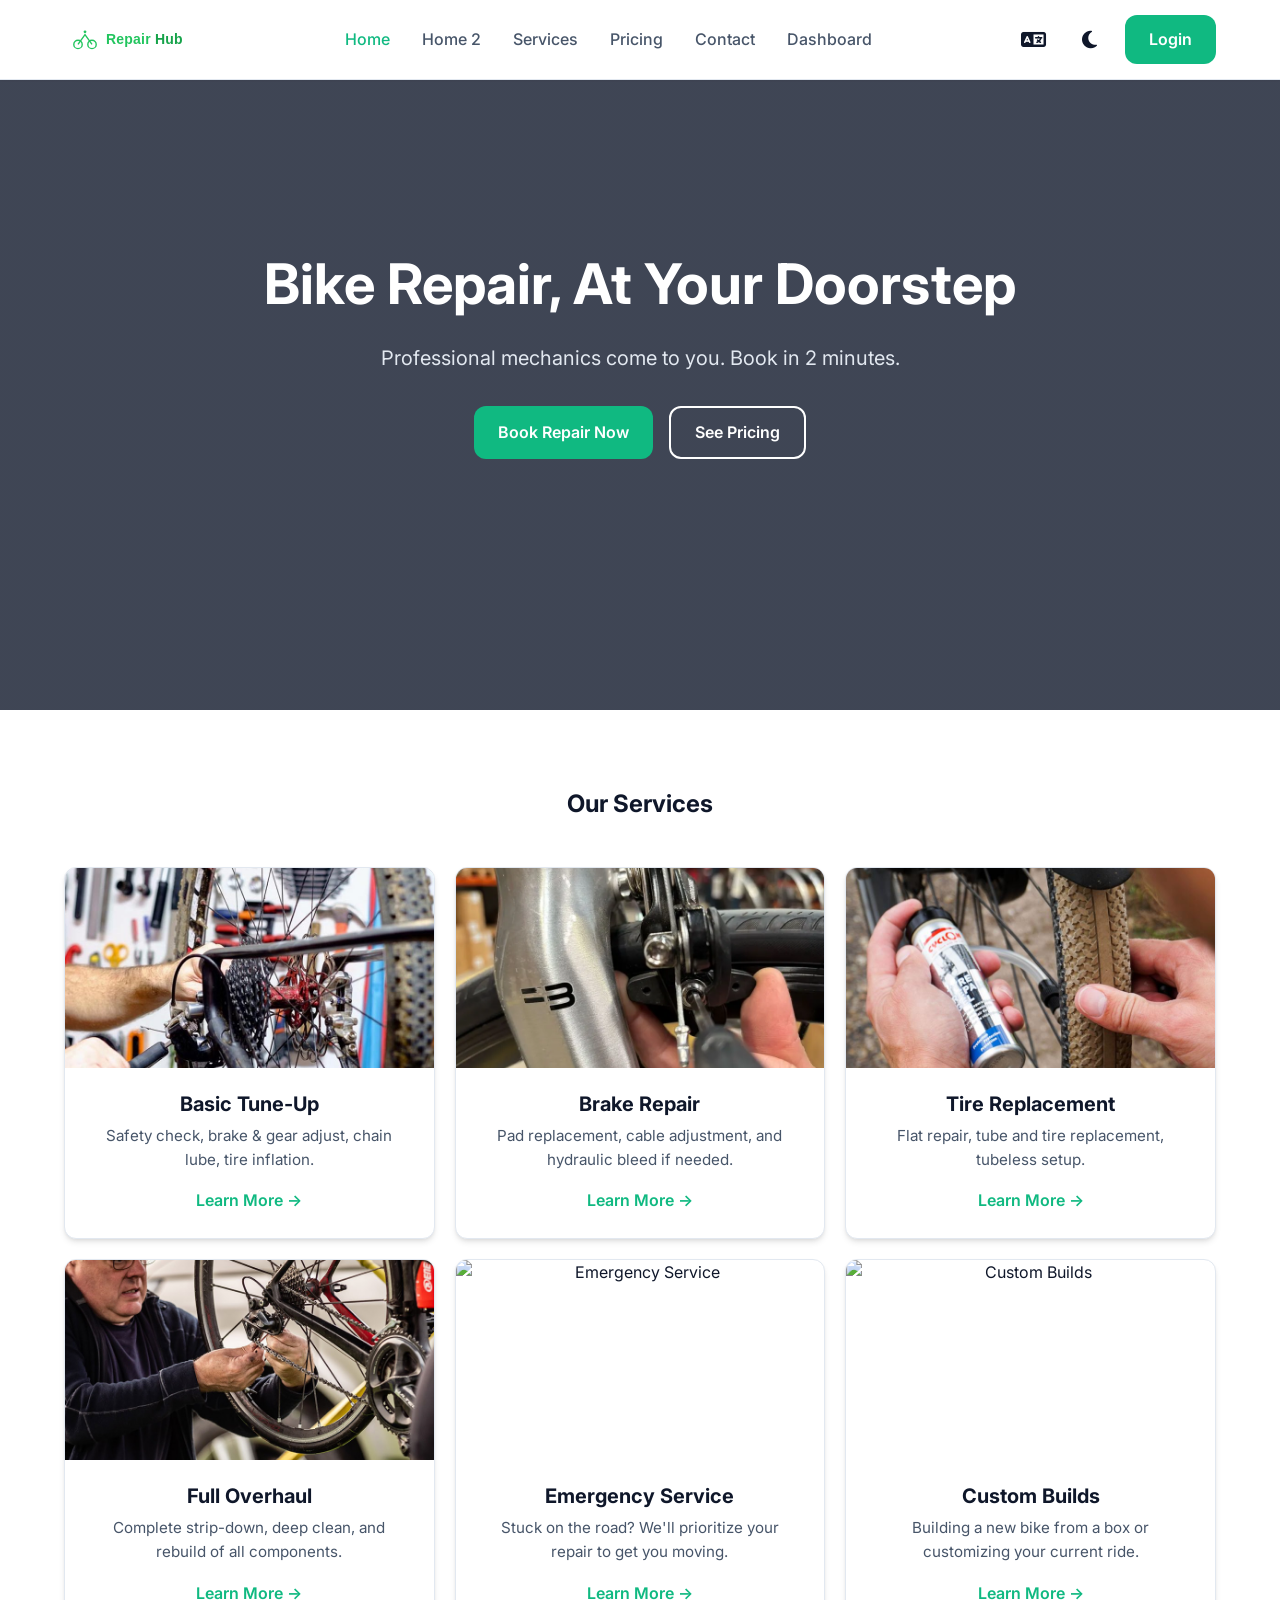
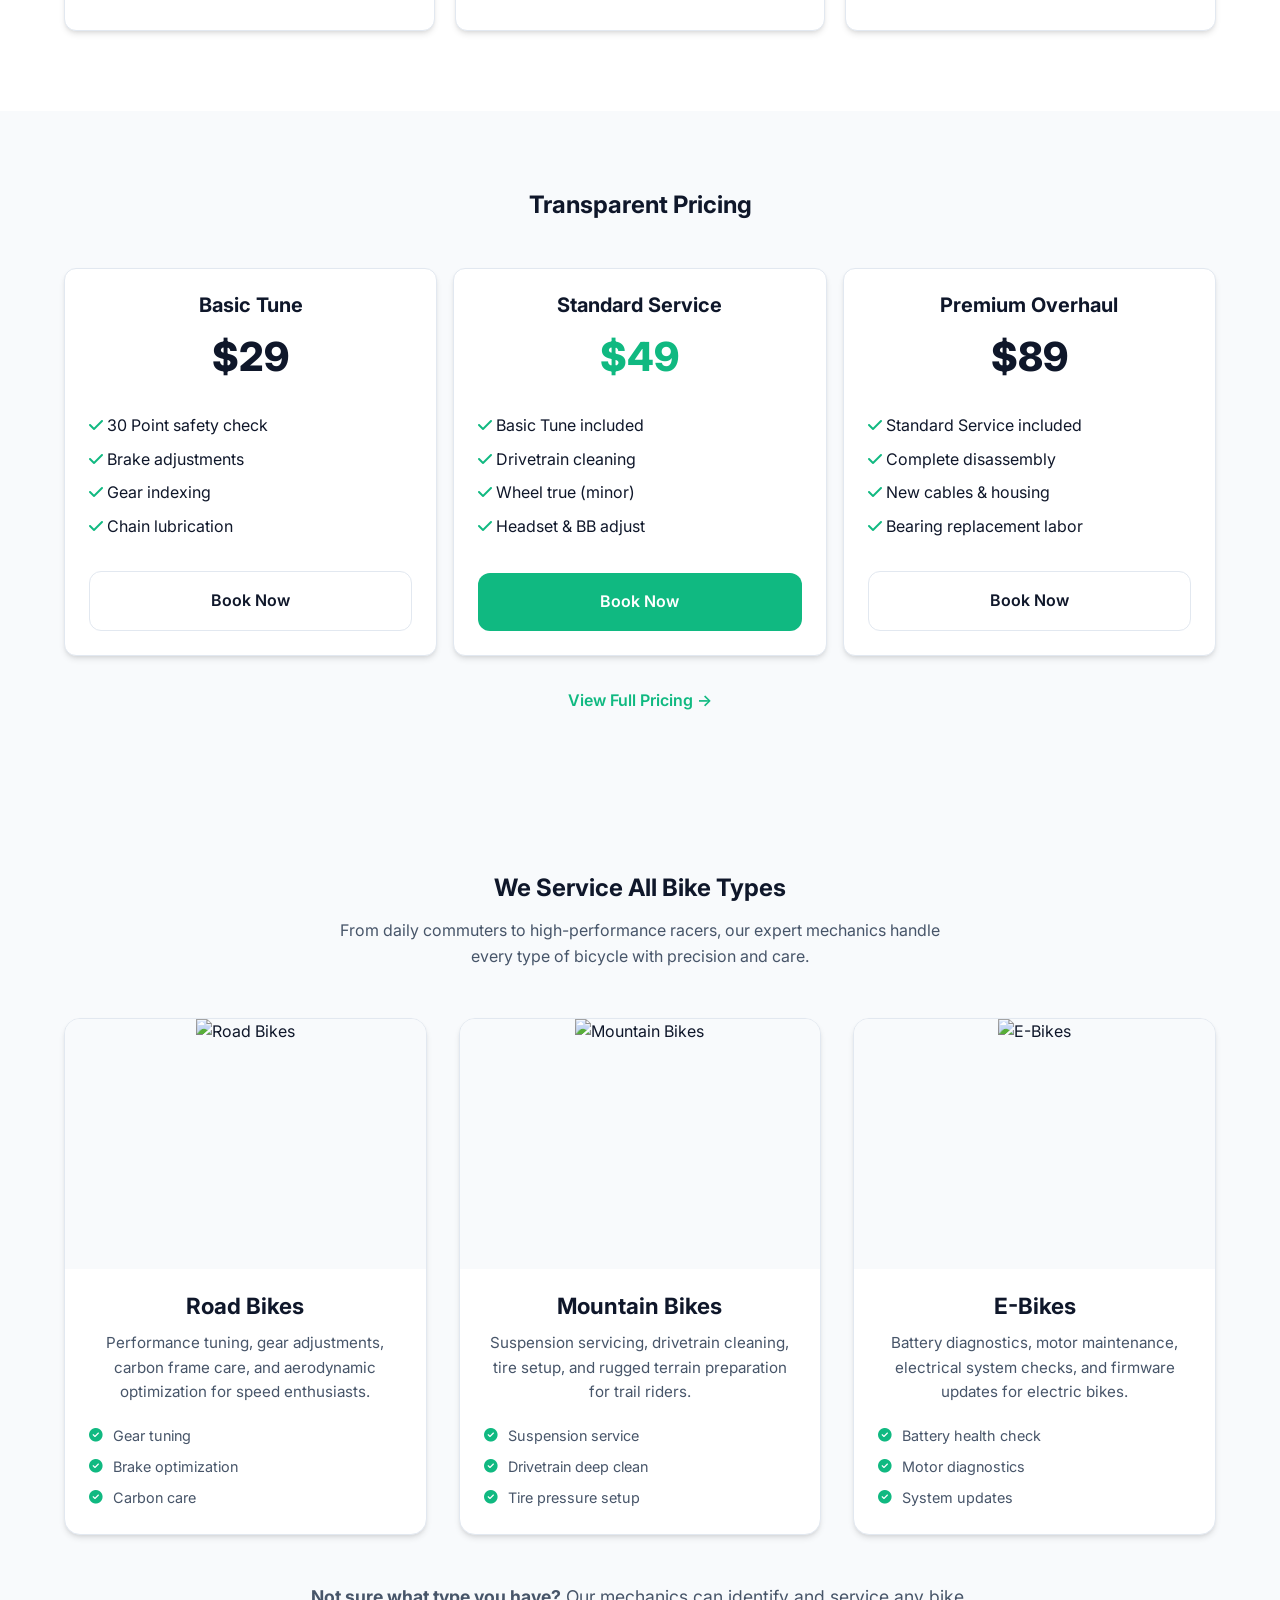
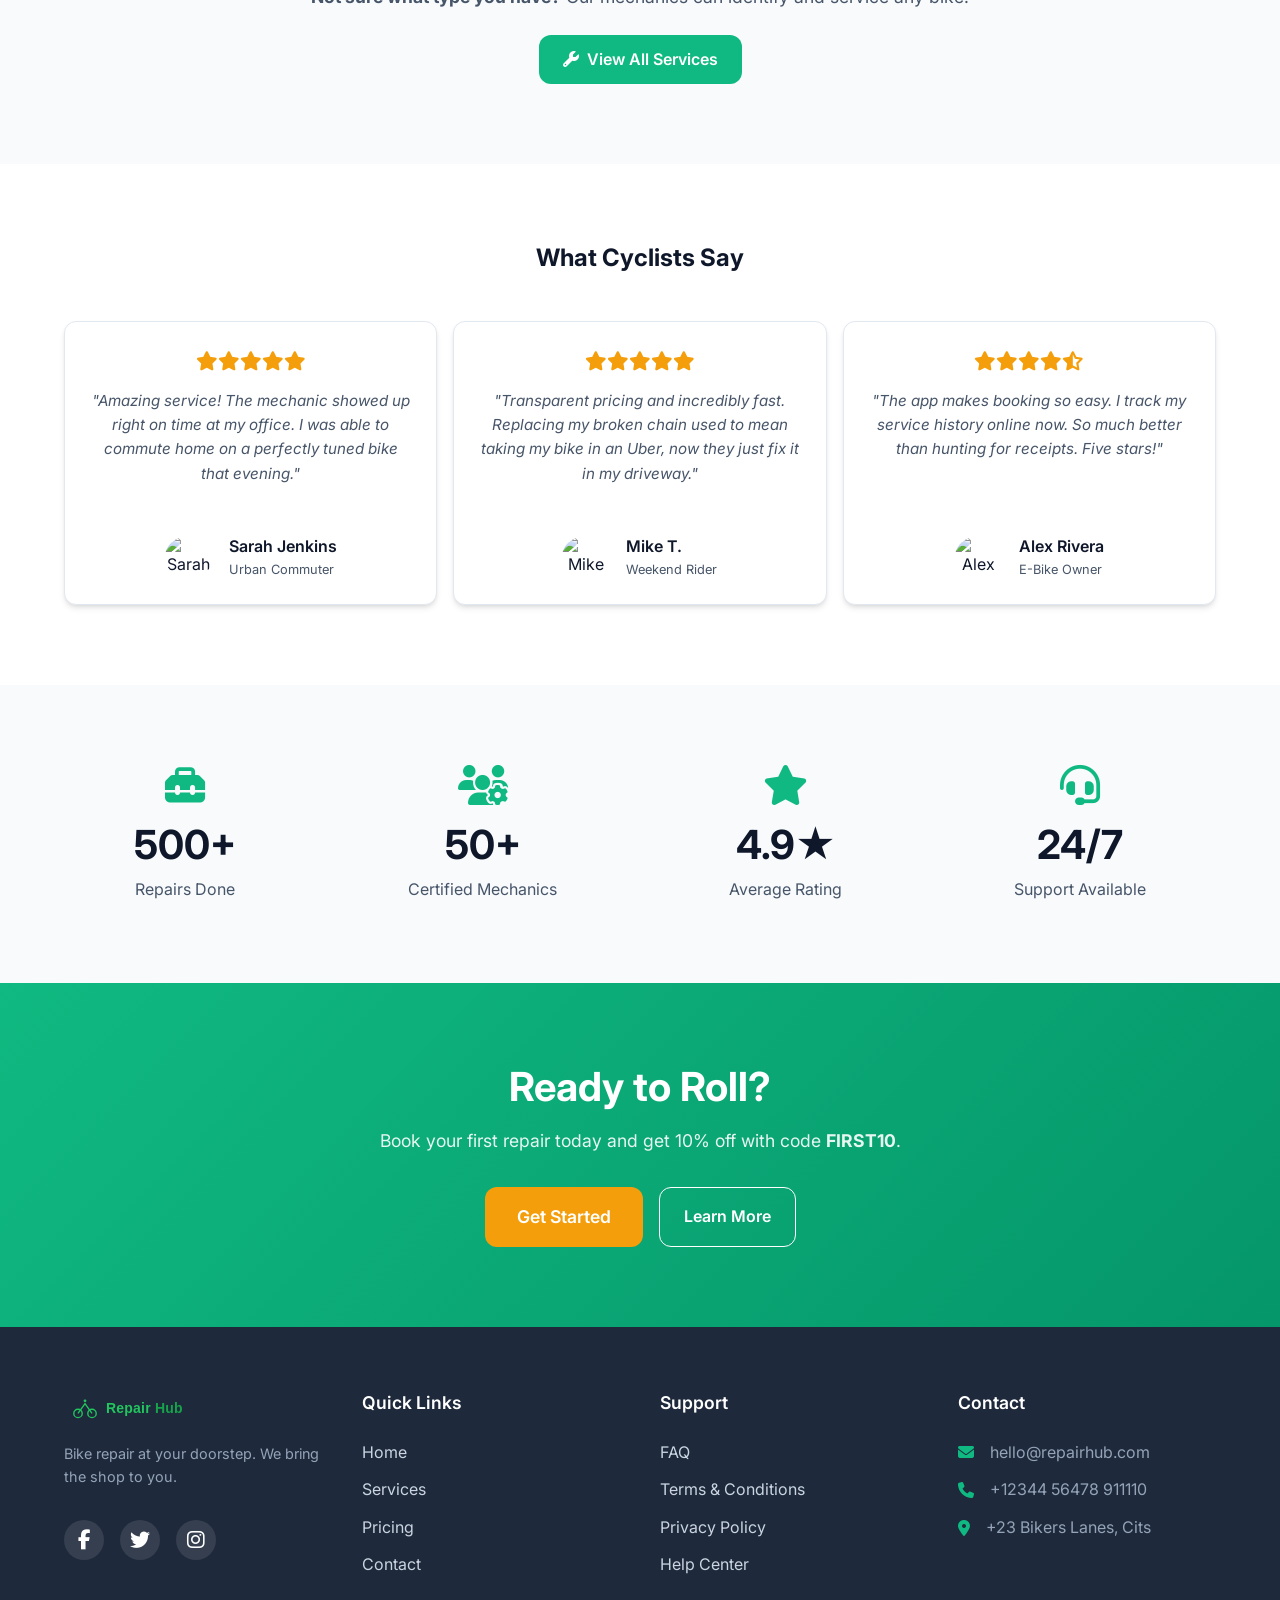
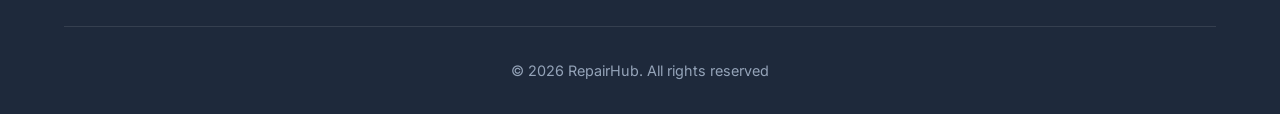
==== commit 28e816be: "service page changes home pages updates" ====
--- a/index.html
+++ b/index.html
@@ -143,8 +143,7 @@
                 <h2>Our Services</h2>
                 <div class="card-grid">
                     <div class="card p-0 overflow-hidden">
-                        <img src="https://images.unsplash.com/photo-1485965120184-e220f721d03e?auto=format&fit=crop&w=600&q=80"
-                            alt="Basic Tune-Up" class="service-img">
+                        <img src="assets/images/homeimg1.jpg" alt="Basic Tune-Up" class="service-img">
                         <div class="text-left w-full p-4 flex-col justify-between" style="flex-grow: 1;">
                             <h3 class="card-title text-center" style="margin-bottom: 8px;">Basic Tune-Up</h3>
                             <p class="card-desc text-center" style="margin-bottom: 0;">Safety check, brake & gear
@@ -156,8 +155,7 @@
                         </div>
                     </div>
                     <div class="card p-0 overflow-hidden">
-                        <img src="https://images.unsplash.com/photo-1571333250630-f0230c320b6d?auto=format&fit=crop&w=600&q=80"
-                            alt="Brake Repair" class="service-img">
+                        <img src="assets/images/homeimg2.jpg" alt="Brake Repair" class="service-img">
                         <div class="text-left w-full p-4 flex-col justify-between" style="flex-grow: 1;">
                             <h3 class="card-title text-center" style="margin-bottom: 8px;">Brake Repair</h3>
                             <p class="card-desc text-center" style="margin-bottom: 0;">Pad replacement, cable
@@ -169,8 +167,7 @@
                         </div>
                     </div>
                     <div class="card p-0 overflow-hidden">
-                        <img src="https://images.unsplash.com/photo-1486262715619-67b85e0b08d3?auto=format&fit=crop&w=600&q=80"
-                            alt="Tire Replacement" class="service-img">
+                        <img src="assets/images/homeimg3.jpg" alt="Tire Replacement" class="service-img">
                         <div class="text-left w-full p-4 flex-col justify-between" style="flex-grow: 1;">
                             <h3 class="card-title text-center" style="margin-bottom: 8px;">Tire Replacement</h3>
                             <p class="card-desc text-center" style="margin-bottom: 0;">Flat repair, tube and tire
@@ -181,8 +178,7 @@
                         </div>
                     </div>
                     <div class="card p-0 overflow-hidden">
-                        <img src="https://images.unsplash.com/photo-1475666675596-cca2035b3d79?auto=format&fit=crop&w=600&q=80"
-                            alt="Full Overhaul" class="service-img">
+                        <img src="assets/images/homeimg4.jpg" alt="Full Overhaul" class="service-img">
                         <div class="text-left w-full p-4 flex-col justify-between" style="flex-grow: 1;">
                             <h3 class="card-title text-center" style="margin-bottom: 8px;">Full Overhaul</h3>
                             <p class="card-desc text-center" style="margin-bottom: 0;">Complete strip-down, deep clean,
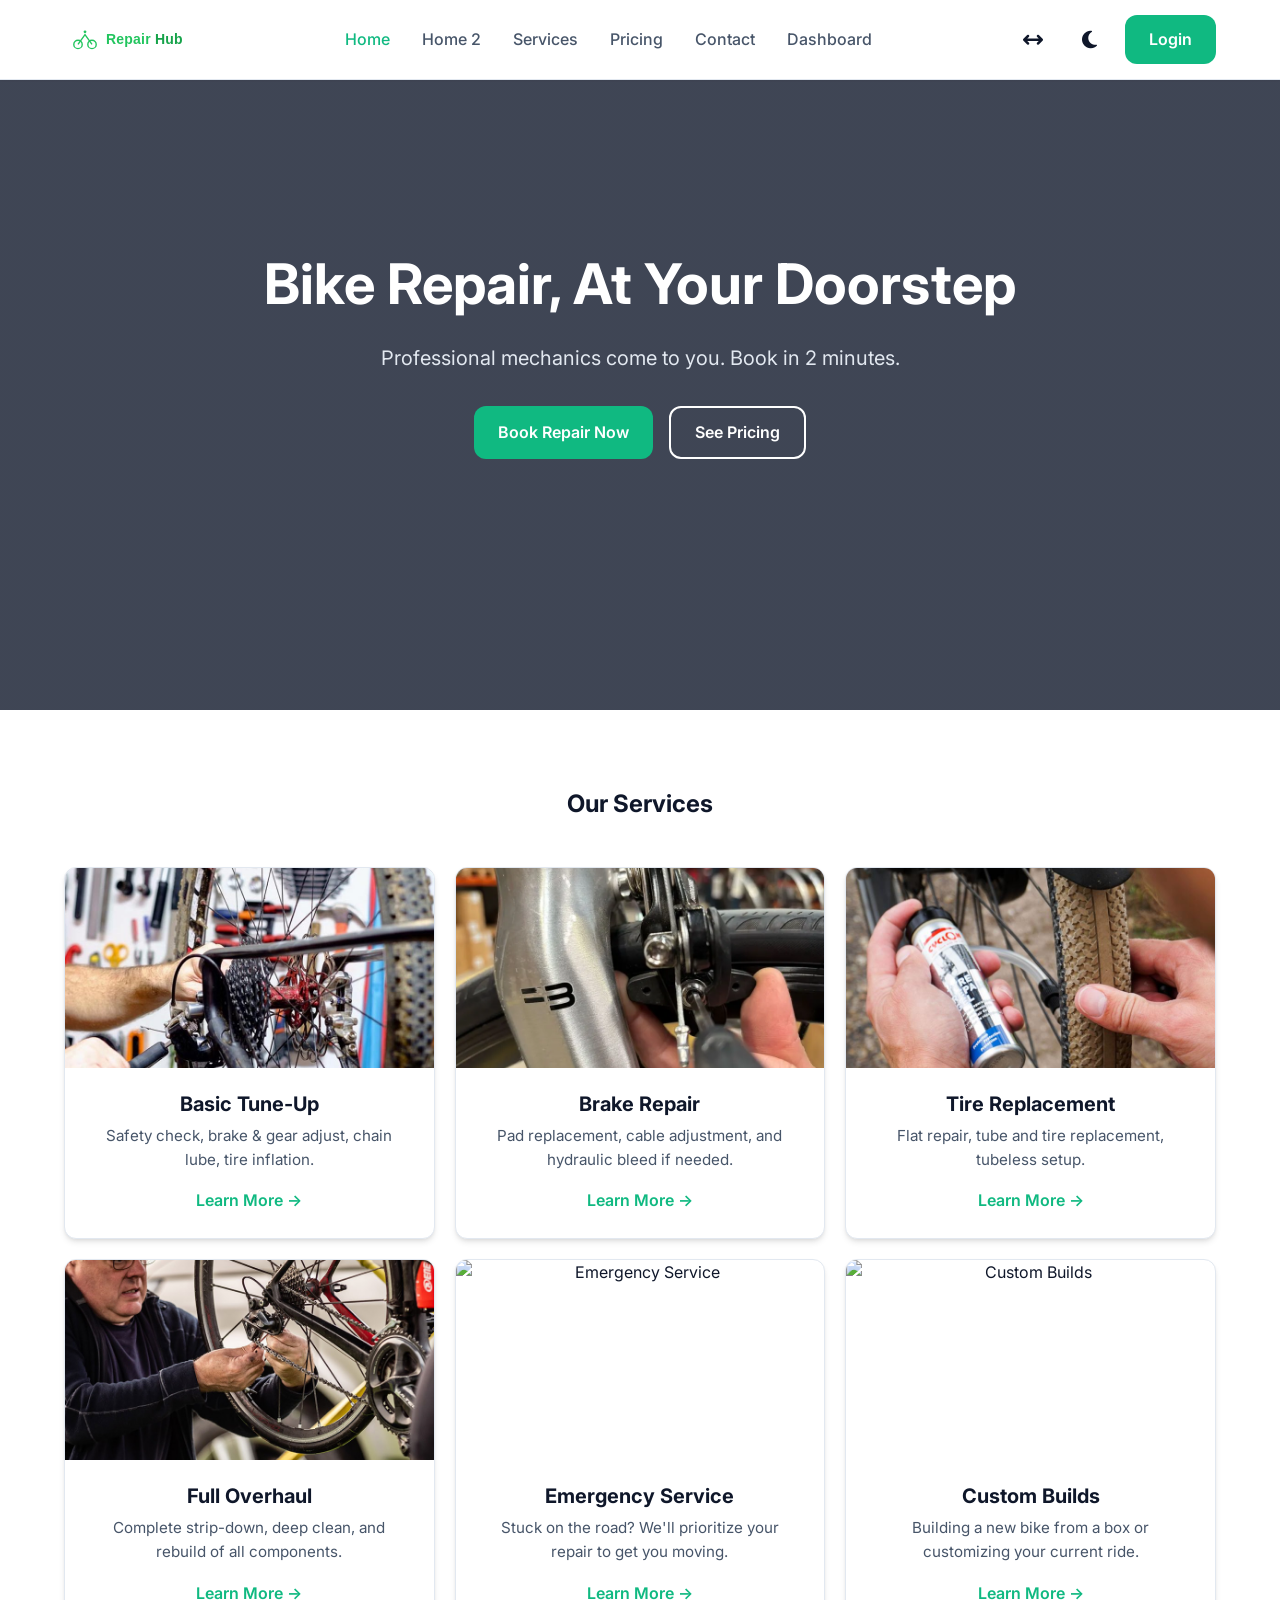
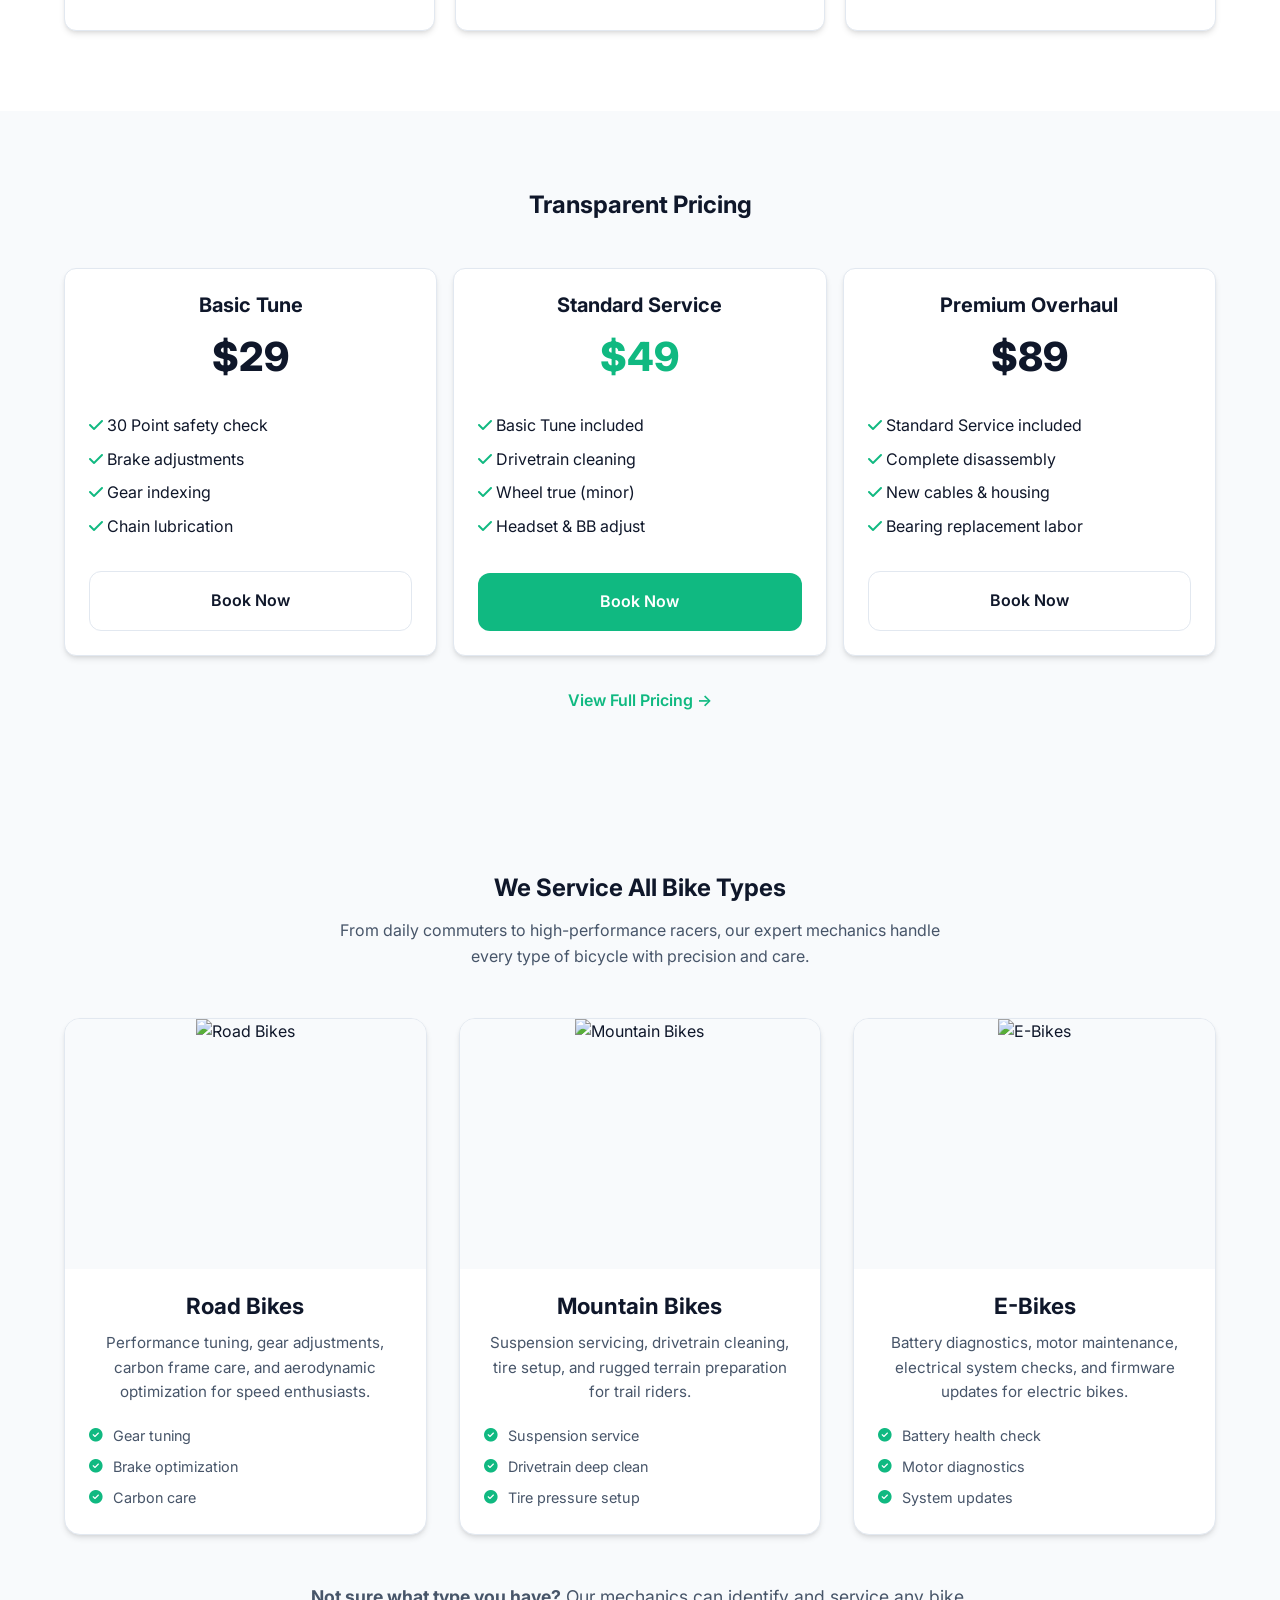
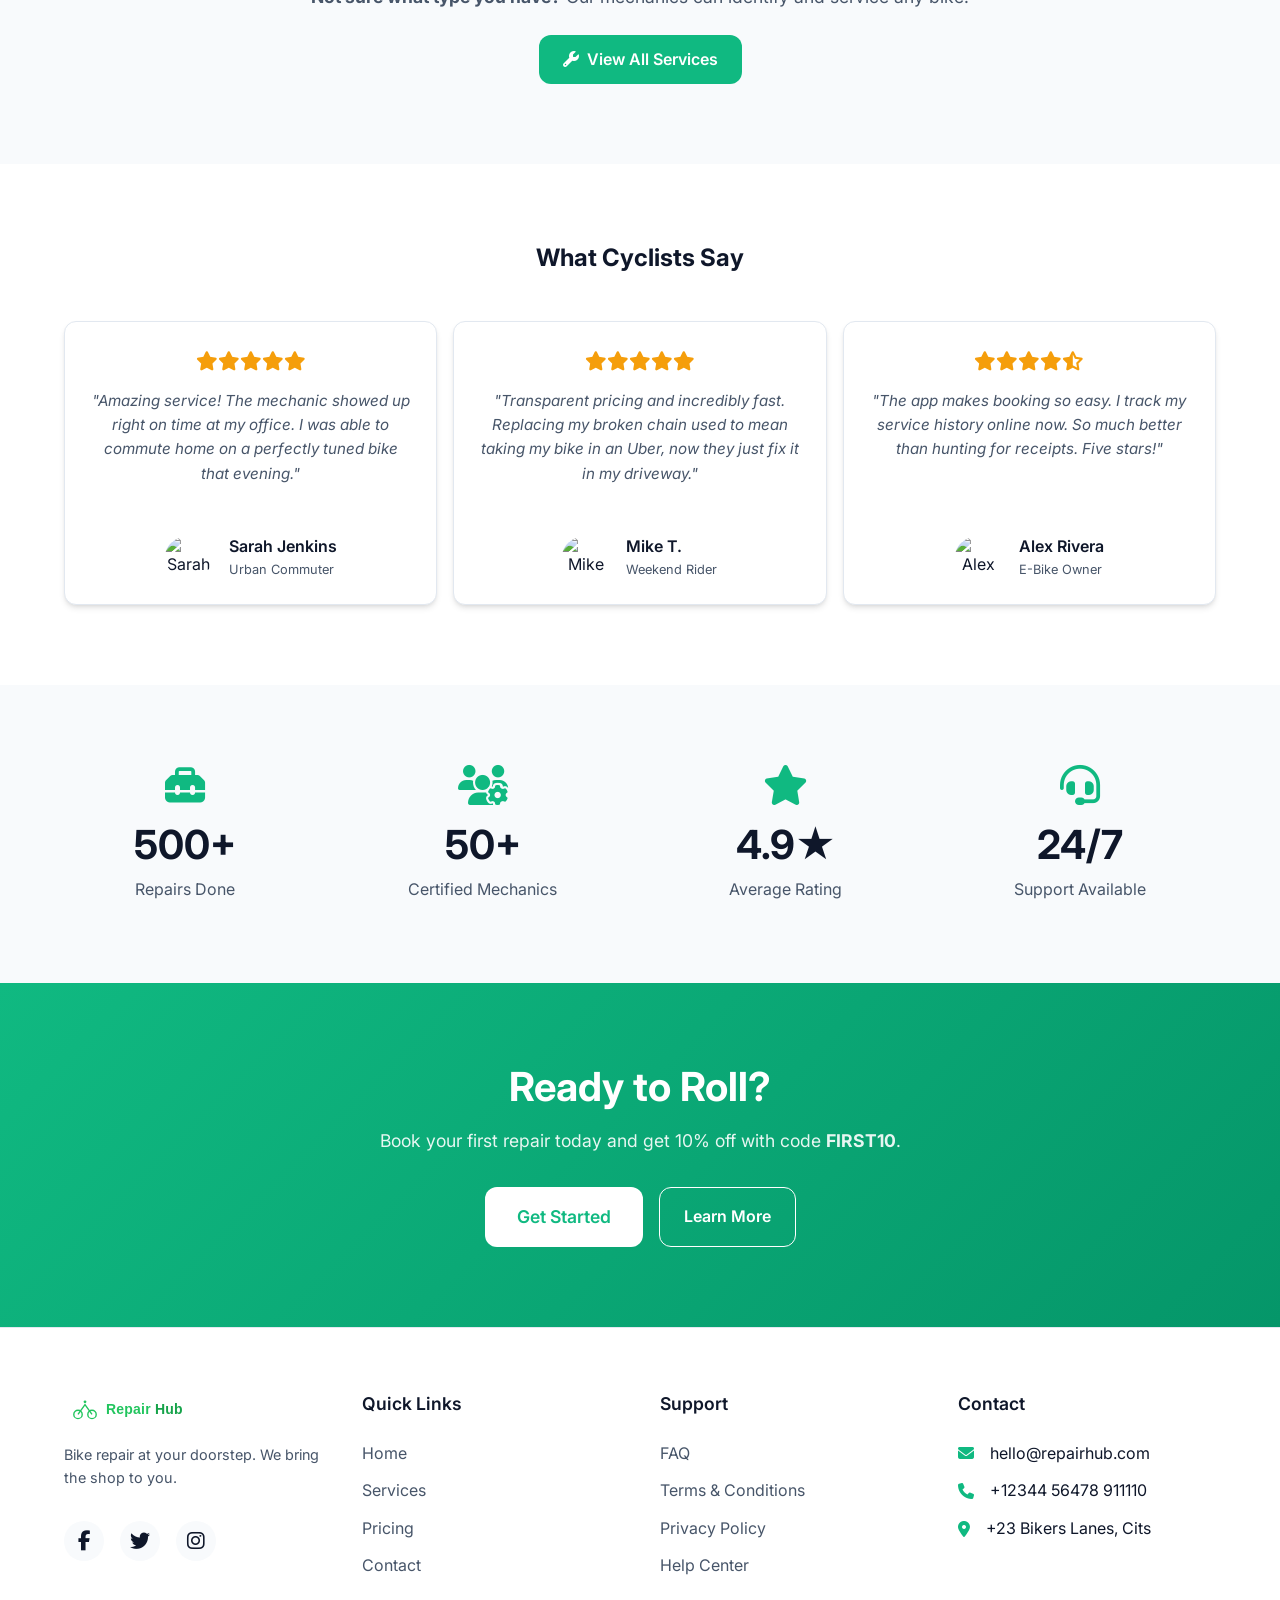
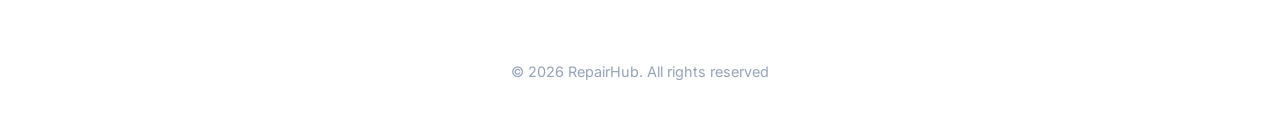
==== commit cfff0e49: "c1 corrections" ====
--- a/index.html
+++ b/index.html
@@ -42,7 +42,7 @@
             <div class="nav-actions">
                 <!-- Desktop only - theme and RTL -->
                 <button class="icon-btn rtl-toggle desktop-only" aria-label="Toggle RTL" title="ع/EN">
-                    <i class="fa-solid fa-language"></i>
+                    <i class="fa-solid fa-arrows-left-right"></i>
                 </button>
                 <button class="icon-btn theme-toggle desktop-only" aria-label="Toggle Theme">
                     <i class="fa-solid fa-moon"></i>
@@ -81,7 +81,7 @@
             </a>
             <button class="btn btn-outline btn-full rtl-toggle-mobile"
                 style="display: flex; gap: 8px; justify-content: center;">
-                <i class="fa-solid fa-language"></i> RTL
+                <i class="fa-solid fa-arrows-left-right"></i> RTL
             </button>
             <button class="btn btn-outline btn-full theme-toggle-mobile"
                 style="display: flex; gap: 8px; justify-content: center;">
@@ -486,7 +486,7 @@
                 <p style="color: rgba(255,255,255,0.9); font-size: 1.1rem; max-width: 600px; margin: 0 auto 32px;">Book
                     your first repair today and get 10% off with code <strong>FIRST10</strong>.</p>
                 <div class="flex gap-2 justify-center flex-wrap">
-                    <a href="register.html" class="btn btn-accent btn-lg"
+                    <a href="register.html" class="btn btn-white btn-lg"
                         style="font-size: 1.1rem; padding: 16px 32px;">Get Started</a>
                     <a href="contact.html" class="btn btn-outline" style="color: white; border-color: white;">Learn
                         More</a>
@@ -503,14 +503,14 @@
                     <a href="index.html" class="brand" style="margin-bottom: 16px; display: inline-flex;">
                         <img src="assets/images/logo.svg" alt="RepairHub Logo" class="brand-logo">
                     </a>
-                    <p style="color: #94A3B8; font-size: 0.9rem;">Bike repair at your doorstep. We bring the shop to
+                    <p style="font-size: 0.9rem;">Bike repair at your doorstep. We bring the shop to
                         you.</p>
                     <div class="flex gap-2 mt-4">
-                        <a href="#" class="icon-btn" style="background: rgba(255,255,255,0.1); color: white;"><i
+                        <a href="#" class="icon-btn" aria-label="Facebook"><i
                                 class="fa-brands fa-facebook-f"></i></a>
-                        <a href="#" class="icon-btn" style="background: rgba(255,255,255,0.1); color: white;"><i
+                        <a href="#" class="icon-btn" aria-label="Twitter"><i
                                 class="fa-brands fa-twitter"></i></a>
-                        <a href="#" class="icon-btn" style="background: rgba(255,255,255,0.1); color: white;"><i
+                        <a href="#" class="icon-btn" aria-label="Instagram"><i
                                 class="fa-brands fa-instagram"></i></a>
                     </div>
                 </div>
@@ -536,8 +536,8 @@
                 </div>
 
                 <div class="footer-col">
-                    <h4 style="font-weight: 600; font-size: 1.1rem;">Contact</h4>
-                    <ul class="footer-links" style="color: #94A3B8;">
+                    <h4>Contact</h4>
+                    <ul class="footer-links">
                         <li class="flex items-center gap-2"><i class="fa-solid fa-envelope text-primary"></i>
                             hello@repairhub.com</li>
                         <li class="flex items-center gap-2"><i class="fa-solid fa-phone text-primary"></i> +12344 56478
--- a/assets/css/style.css
+++ b/assets/css/style.css
@@ -30,7 +30,7 @@
 }
 
 .dark-mode {
-    --bg-color: #0F172A;
+    --bg-color: #000000;
     --bg-color-alt: #0B1120;
     --text-primary: #F1F5F9;
     --text-secondary: #94A3B8;
@@ -146,6 +146,17 @@
     border-color: var(--text-primary);
 }
 
+.btn-white {
+    background-color: #FFFFFF;
+    color: var(--primary-color);
+}
+
+.btn-white:hover {
+    background-color: #F8FAFC;
+    transform: translateY(-2px);
+    box-shadow: var(--shadow-md);
+}
+
 .btn-full {
     width: 100%;
 }
@@ -557,6 +568,17 @@
     margin-inline-end: auto;
 }
 
+.dashboard-topbar .nav-actions {
+    margin-inline-end: 16px;
+}
+
+/* Move icons slightly more to the left in desktop view only */
+@media (min-width: 1024px) {
+    .dashboard-topbar .nav-actions {
+        margin-inline-end: 36px;
+    }
+}
+
 .dashboard-topbar h2 {
     position: absolute;
     left: 50%;
@@ -625,9 +647,10 @@
 
 /* Footer */
 .footer {
-    background-color: var(--secondary-color);
-    color: #FFFFFF;
+    background-color: var(--bg-color);
+    color: var(--text-primary);
     padding: calc(var(--spacing-unit) * 8) 0 0;
+    border-top: 1px solid var(--border-color);
 }
 
 .footer-grid {
@@ -1032,6 +1055,27 @@
 }
 
 /* Footer Logo Sizing */
+.footer h4 {
+    color: var(--text-primary);
+    margin-bottom: calc(var(--spacing-unit) * 3);
+}
+
+.footer-links a {
+    color: var(--text-secondary);
+}
+
+.footer-links a:hover {
+    color: var(--primary-color);
+}
+
+.footer-bottom {
+    padding: calc(var(--spacing-unit) * 3) 0;
+    border-top: 1px solid var(--border-color);
+    text-align: center;
+    color: var(--text-secondary);
+    font-size: 0.9rem;
+}
+
 .footer .brand-logo {
     width: 140px;
 }
@@ -1048,8 +1092,8 @@
 
 /* Footer Social Icons - Refined Hover Experience */
 .footer .flex.gap-2 .icon-btn {
-    background: rgba(255, 255, 255, 0.1) !important;
-    color: #FFFFFF !important;
+    background: var(--bg-color-alt);
+    color: var(--text-primary);
     transition: all 0.3s cubic-bezier(0.4, 0, 0.2, 1);
     position: relative;
     overflow: hidden;
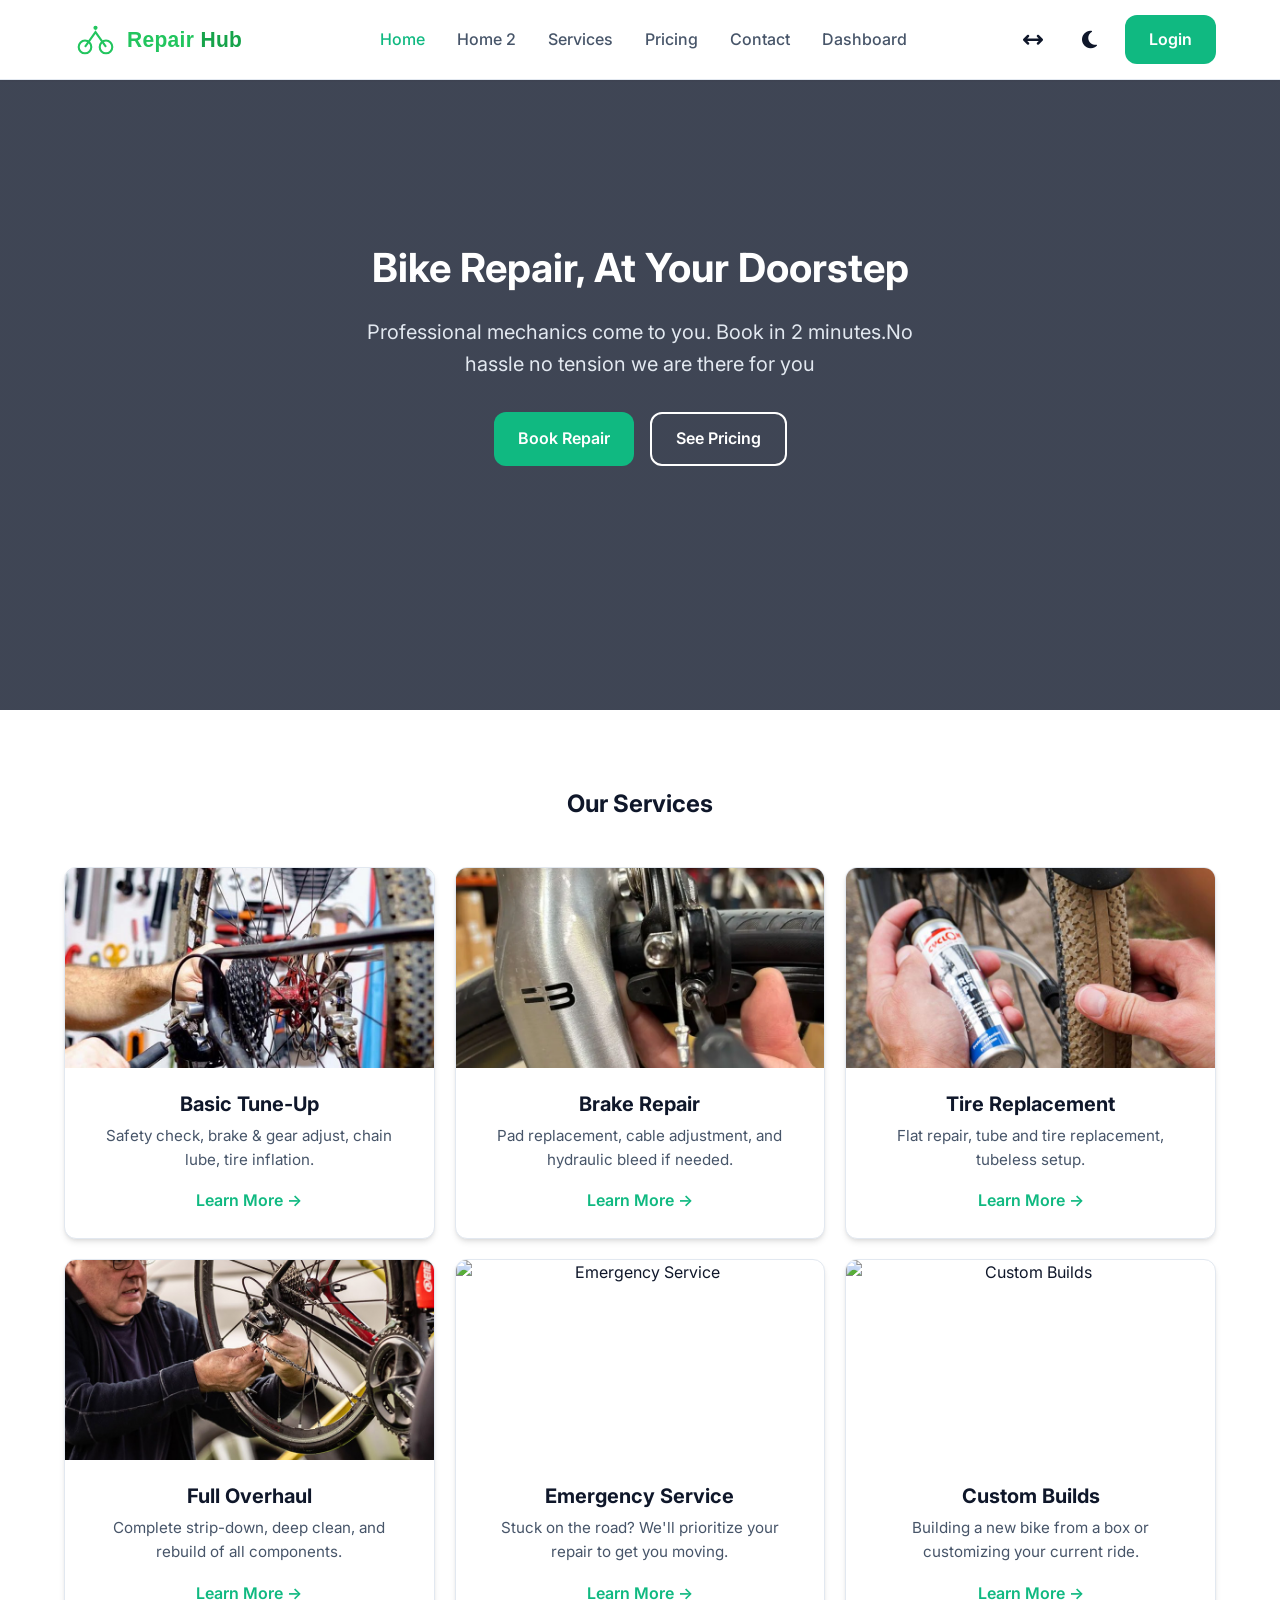
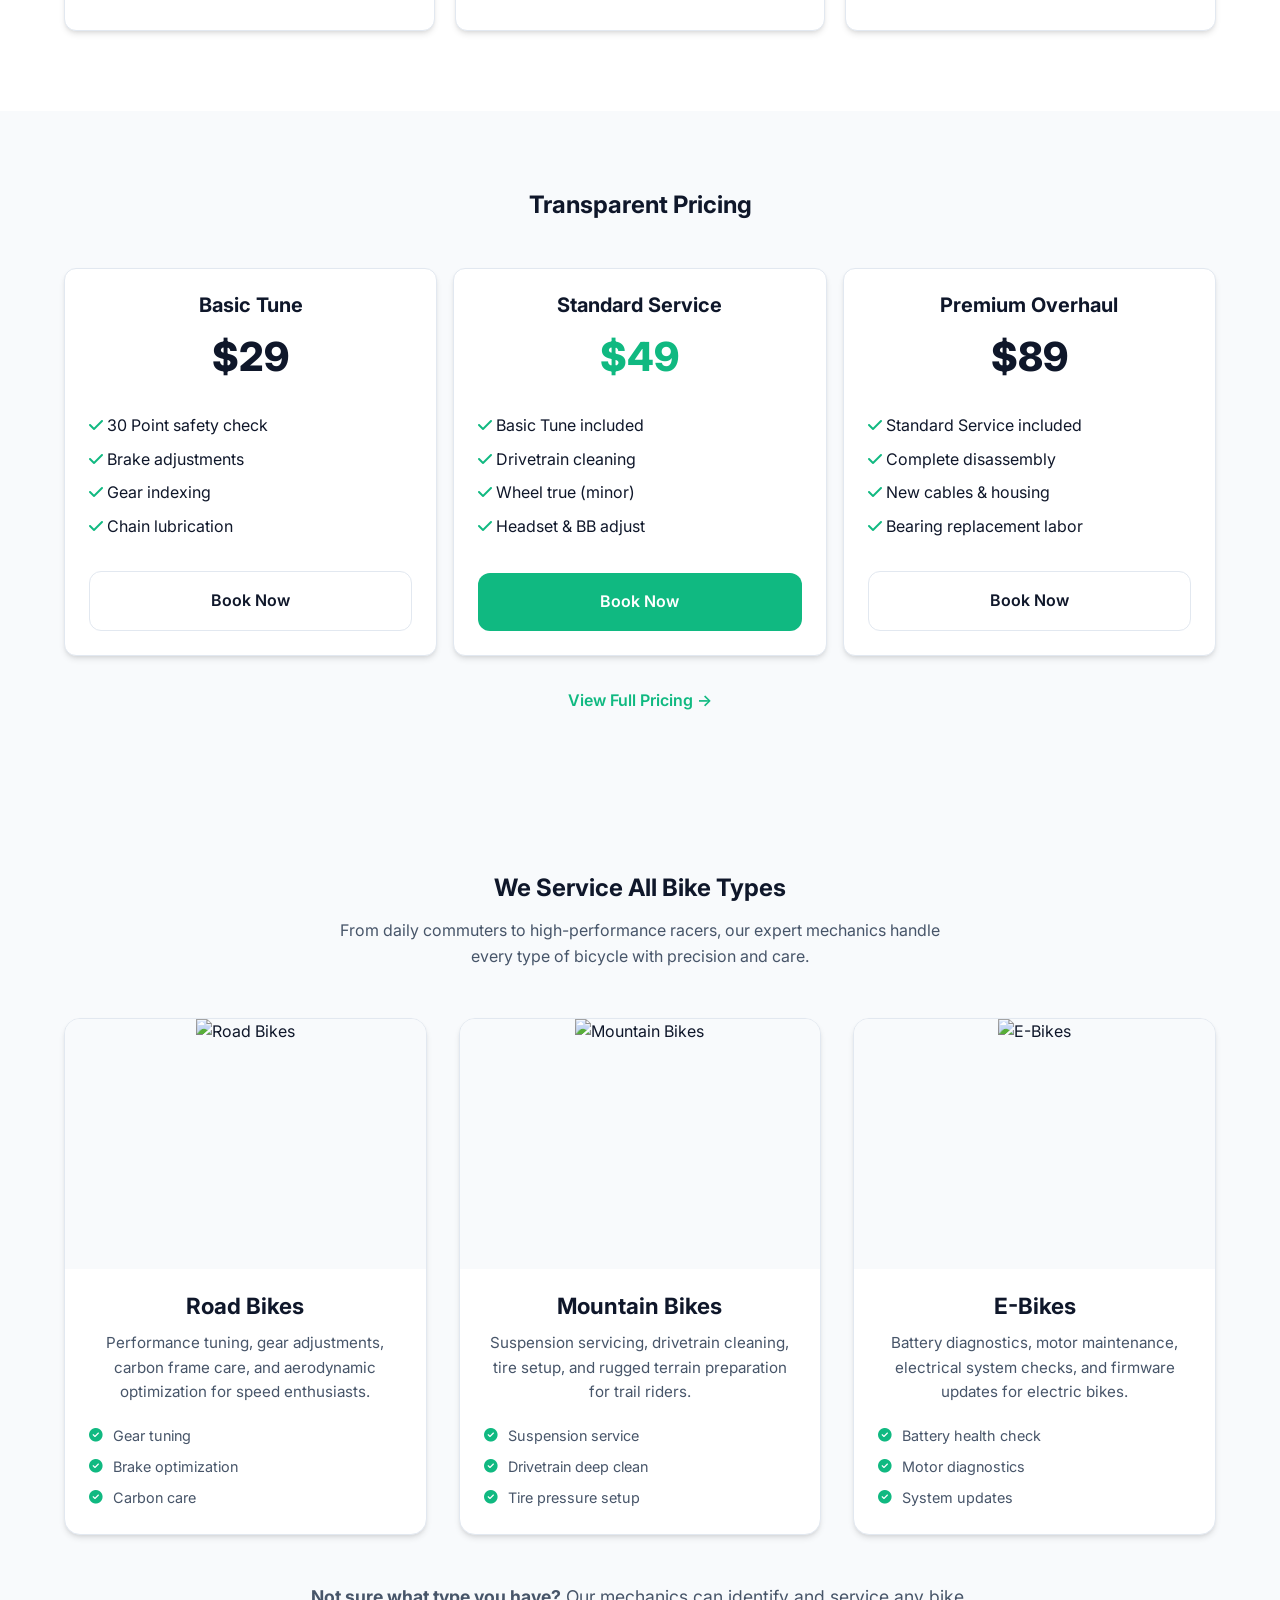
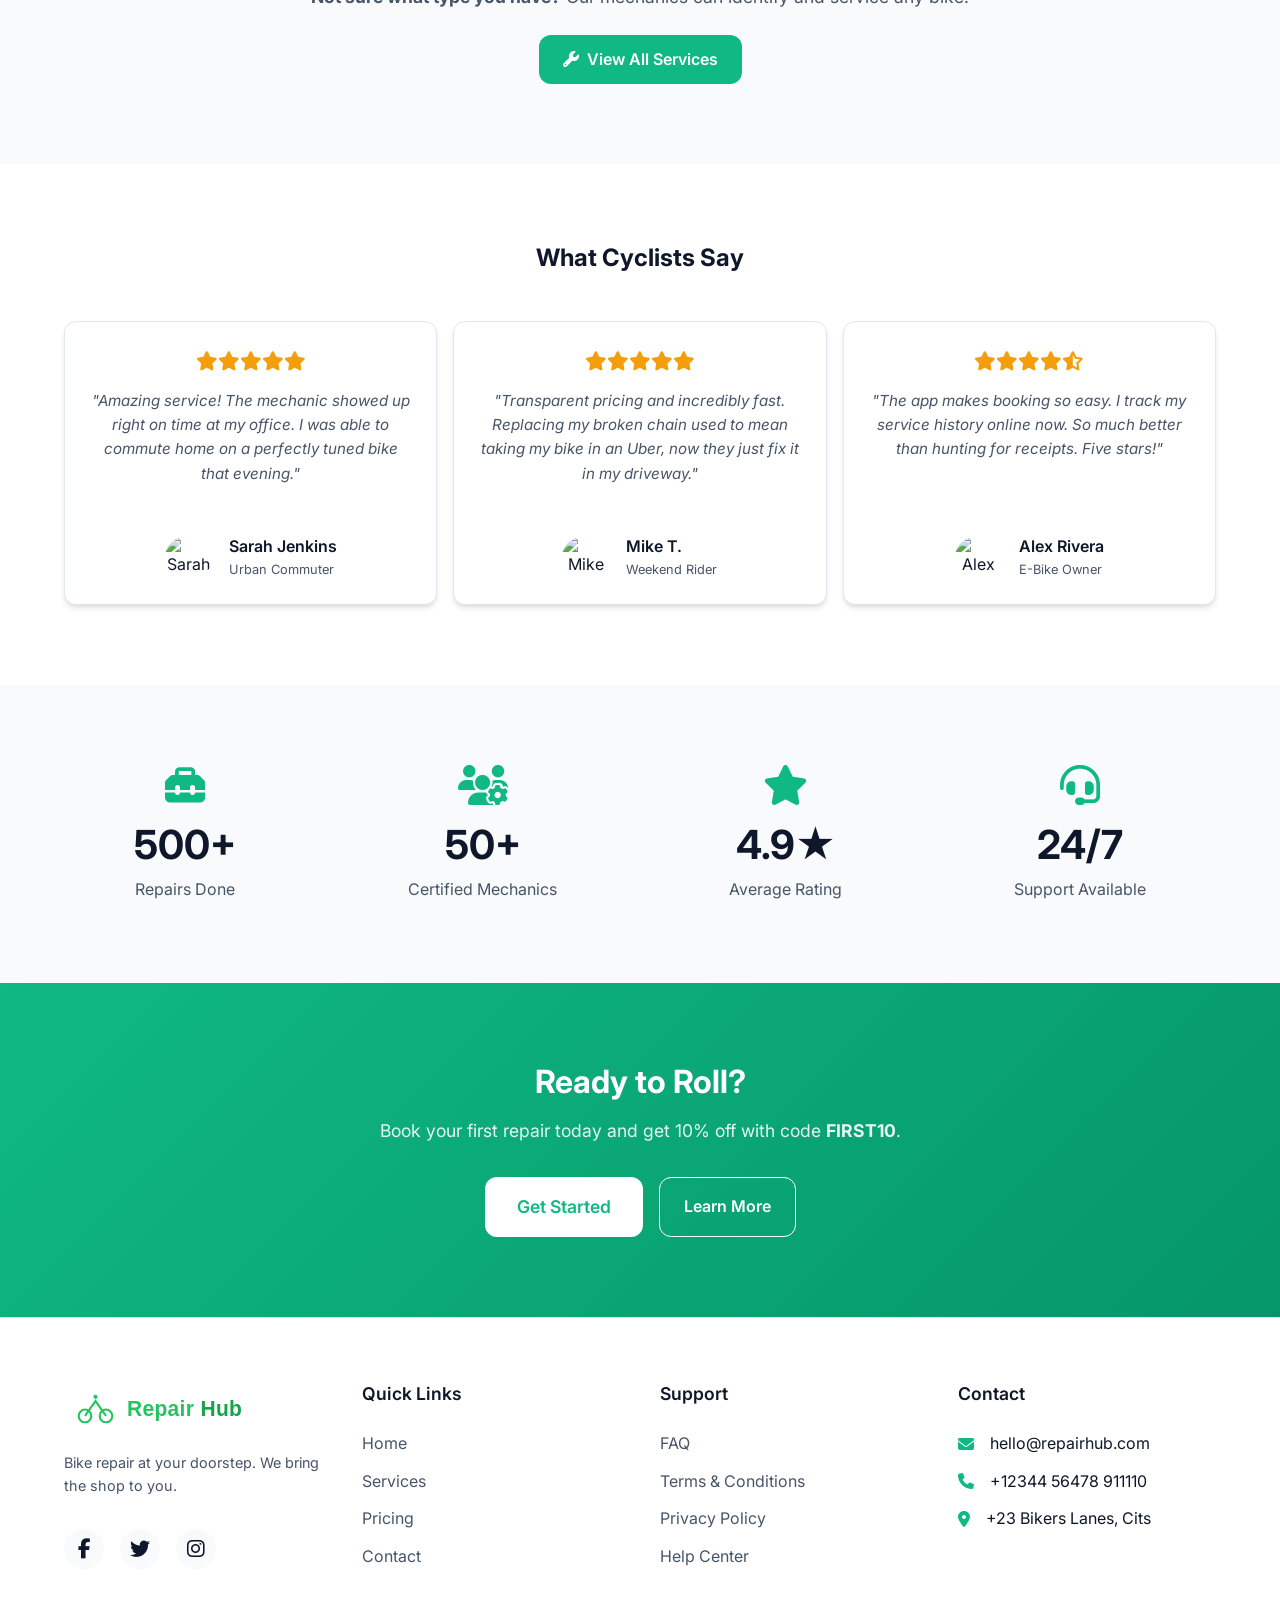
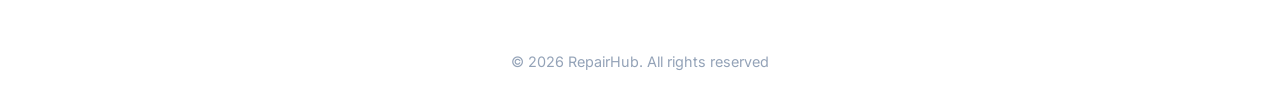
==== commit ed1ef03c: "c4k" ====
--- a/index.html
+++ b/index.html
@@ -97,13 +97,13 @@
             style="min-height: 70vh; display: flex; align-items: center; background: linear-gradient(rgba(15,23,42,0.8), rgba(15,23,42,0.8)), url('https://images.unsplash.com/photo-1511994298241-608e28f14fde?auto=format&fit=crop&w=1920&q=80') center/cover; position: relative; color: white; border-bottom: none;">
             <div class="container text-center flex flex-col items-center">
                 <h1 class="fade-in hero-h1"
-                    style="font-size: 3.5rem; color: #fff; max-width: 800px; margin: 0 auto 24px;">Bike Repair, At Your
+                    style="font-size: 2.5rem; color: #fff; max-width: 600px; margin: 0 auto 24px;">Bike Repair, At Your
                     Doorstep</h1>
                 <p class="fade-in delay-1"
                     style="font-size: 1.25rem; color: #E2E8F0; max-width: 600px; margin: 0 auto 32px;">Professional
-                    mechanics come to you. Book in 2 minutes.</p>
+                    mechanics come to you. Book in 2 minutes.No hassle no tension we are there for you</p>
                 <div class="flex gap-2 justify-center fade-in delay-2 flex-wrap">
-                    <a href="services.html" class="btn btn-primary btn-lg">Book Repair Now</a>
+                    <a href="services.html" class="btn btn-primary btn-lg">Book Repair</a>
                     <a href="pricing.html" class="btn btn-secondary btn-lg" style="color: #fff; border-color: #fff;">See
                         Pricing</a>
                 </div>
@@ -482,7 +482,7 @@
         <section
             style="background: linear-gradient(135deg, var(--primary-color), #059669); color: white; border-bottom: none;">
             <div class="container text-center">
-                <h2 style="color: white; font-size: 2.5rem;">Ready to Roll?</h2>
+                <h2 style="color: white; font-size: 2rem;">Ready to Roll?</h2>
                 <p style="color: rgba(255,255,255,0.9); font-size: 1.1rem; max-width: 600px; margin: 0 auto 32px;">Book
                     your first repair today and get 10% off with code <strong>FIRST10</strong>.</p>
                 <div class="flex gap-2 justify-center flex-wrap">
@@ -506,12 +506,9 @@
                     <p style="font-size: 0.9rem;">Bike repair at your doorstep. We bring the shop to
                         you.</p>
                     <div class="flex gap-2 mt-4">
-                        <a href="#" class="icon-btn" aria-label="Facebook"><i
-                                class="fa-brands fa-facebook-f"></i></a>
-                        <a href="#" class="icon-btn" aria-label="Twitter"><i
-                                class="fa-brands fa-twitter"></i></a>
-                        <a href="#" class="icon-btn" aria-label="Instagram"><i
-                                class="fa-brands fa-instagram"></i></a>
+                        <a href="#" class="icon-btn" aria-label="Facebook"><i class="fa-brands fa-facebook-f"></i></a>
+                        <a href="#" class="icon-btn" aria-label="Twitter"><i class="fa-brands fa-twitter"></i></a>
+                        <a href="#" class="icon-btn" aria-label="Instagram"><i class="fa-brands fa-instagram"></i></a>
                     </div>
                 </div>
 
--- a/assets/css/style.css
+++ b/assets/css/style.css
@@ -225,29 +225,29 @@
     opacity: 0.85;
 }
 
-/* Navbar Logo - 140px */
+/* Navbar Logo - 210px */
 .navbar .brand-logo {
-    width: 140px;
-}
-
-/* Footer Logo - 140px (same as navbar) */
+    width: 210px;
+}
+
+/* Footer Logo - 210px (same as navbar) */
 .footer .brand-logo {
-    width: 140px;
-}
-
-/* Mobile Sidebar Logo - 120px */
+    width: 210px;
+}
+
+/* Mobile Sidebar Logo - 180px */
 .mobile-sidebar-header .brand-logo {
-    width: 120px;
-}
-
-/* Dashboard Sidebar Logo - 140px */
+    width: 180px;
+}
+
+/* Dashboard Sidebar Logo - 210px */
 .sidebar-header .brand-logo {
-    width: 140px;
-}
-
-/* Auth Pages Logo - 160px (larger) */
+    width: 210px;
+}
+
+/* Auth Pages Logo - 240px (larger) */
 .auth-logo .brand-logo {
-    width: 160px;
+    width: 240px;
 }
 
 /* RTL Support */
@@ -263,49 +263,49 @@
 /* Tablet (≤1024px) */
 @media (max-width: 1024px) {
     .navbar .brand-logo {
-        width: 120px;
+        width: 180px;
     }
 
     .footer .brand-logo {
-        width: 120px;
+        width: 180px;
     }
 
     .sidebar-header .brand-logo {
-        width: 120px;
+        width: 180px;
     }
 }
 
 /* Mobile (≤768px) */
 @media (max-width: 768px) {
     .navbar .brand-logo {
-        width: 110px;
+        width: 160px;
     }
 
     .footer .brand-logo {
-        width: 110px;
+        width: 160px;
     }
 
     .mobile-sidebar-header .brand-logo {
-        width: 110px;
+        width: 160px;
     }
 
     .auth-logo .brand-logo {
-        width: 140px;
+        width: 200px;
     }
 }
 
 /* Small Mobile (≤480px) */
 @media (max-width: 480px) {
     .navbar .brand-logo {
-        width: 100px;
+        width: 140px;
     }
 
     .footer .brand-logo {
-        width: 100px;
+        width: 140px;
     }
 
     .auth-logo .brand-logo {
-        width: 130px;
+        width: 180px;
     }
 }
 
@@ -1076,9 +1076,6 @@
     font-size: 0.9rem;
 }
 
-.footer .brand-logo {
-    width: 140px;
-}
 
 /* Align all footer columns at the top */
 .footer-grid {
